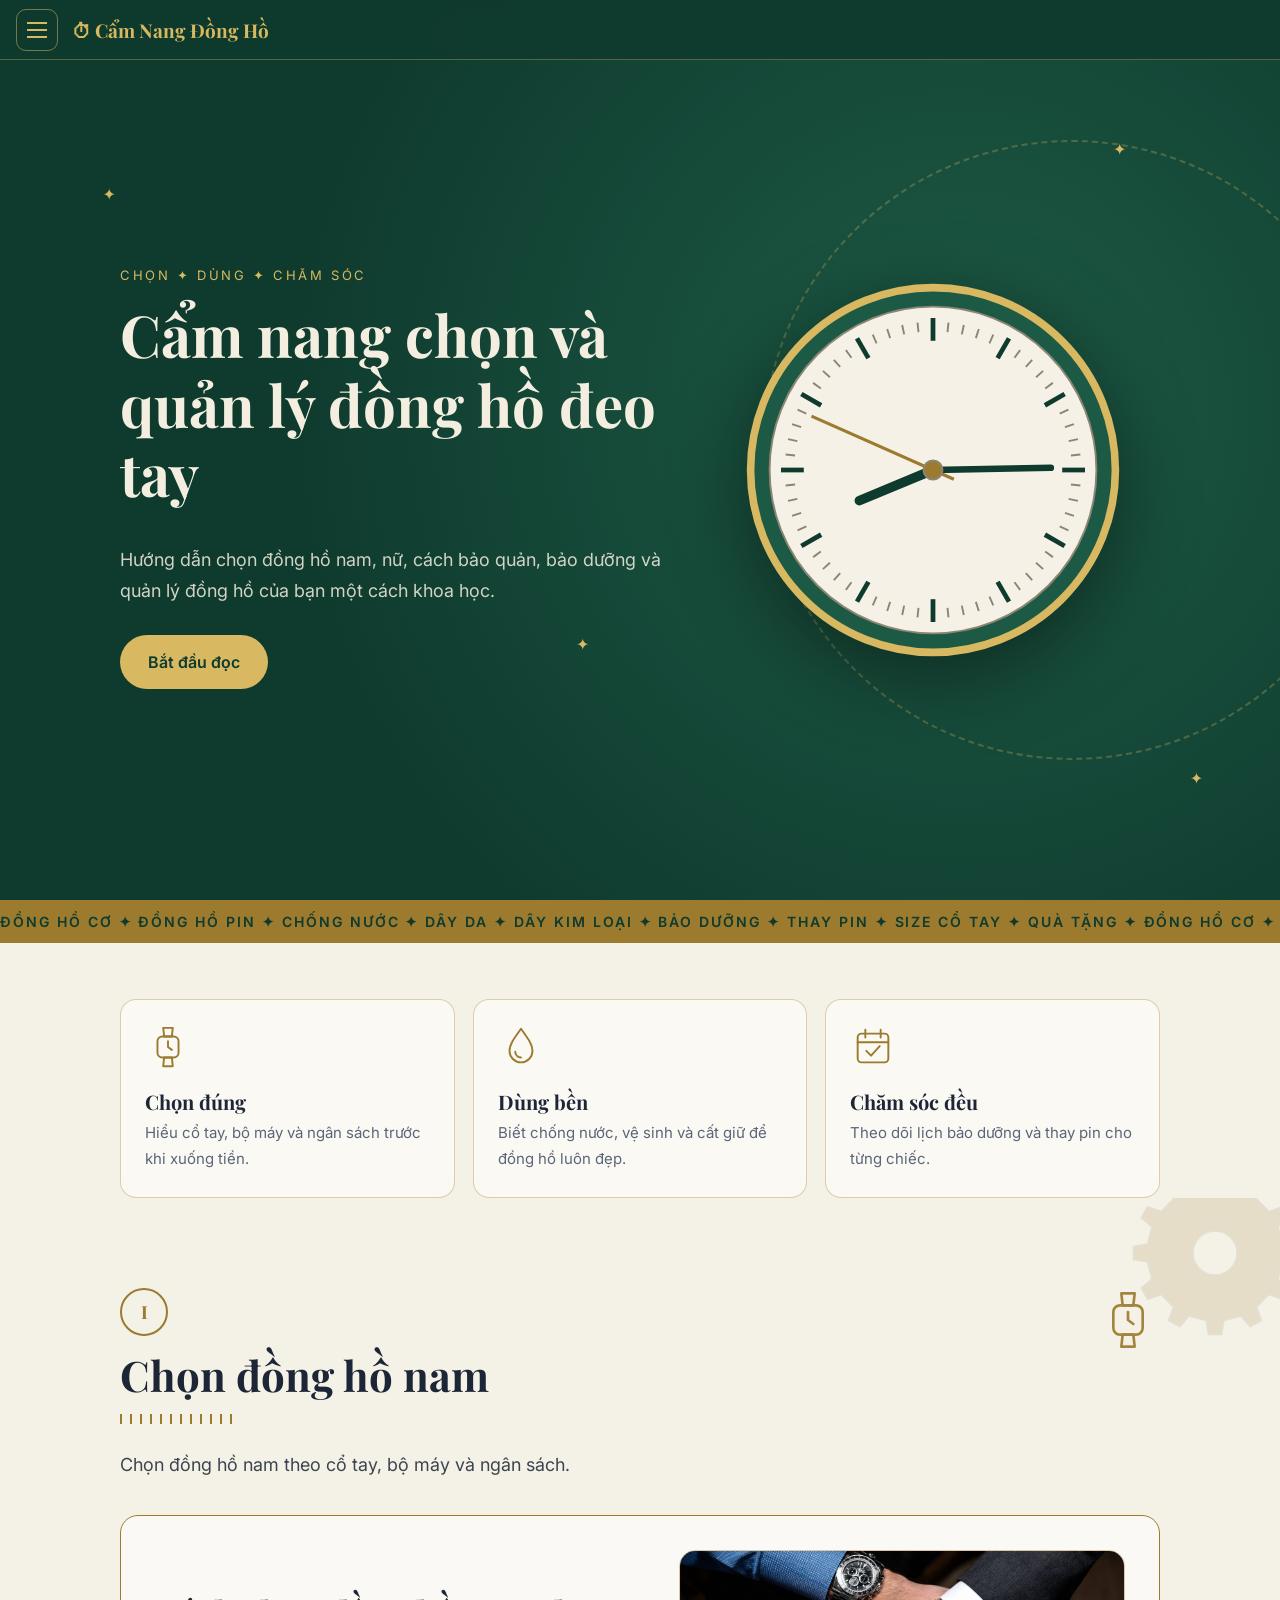
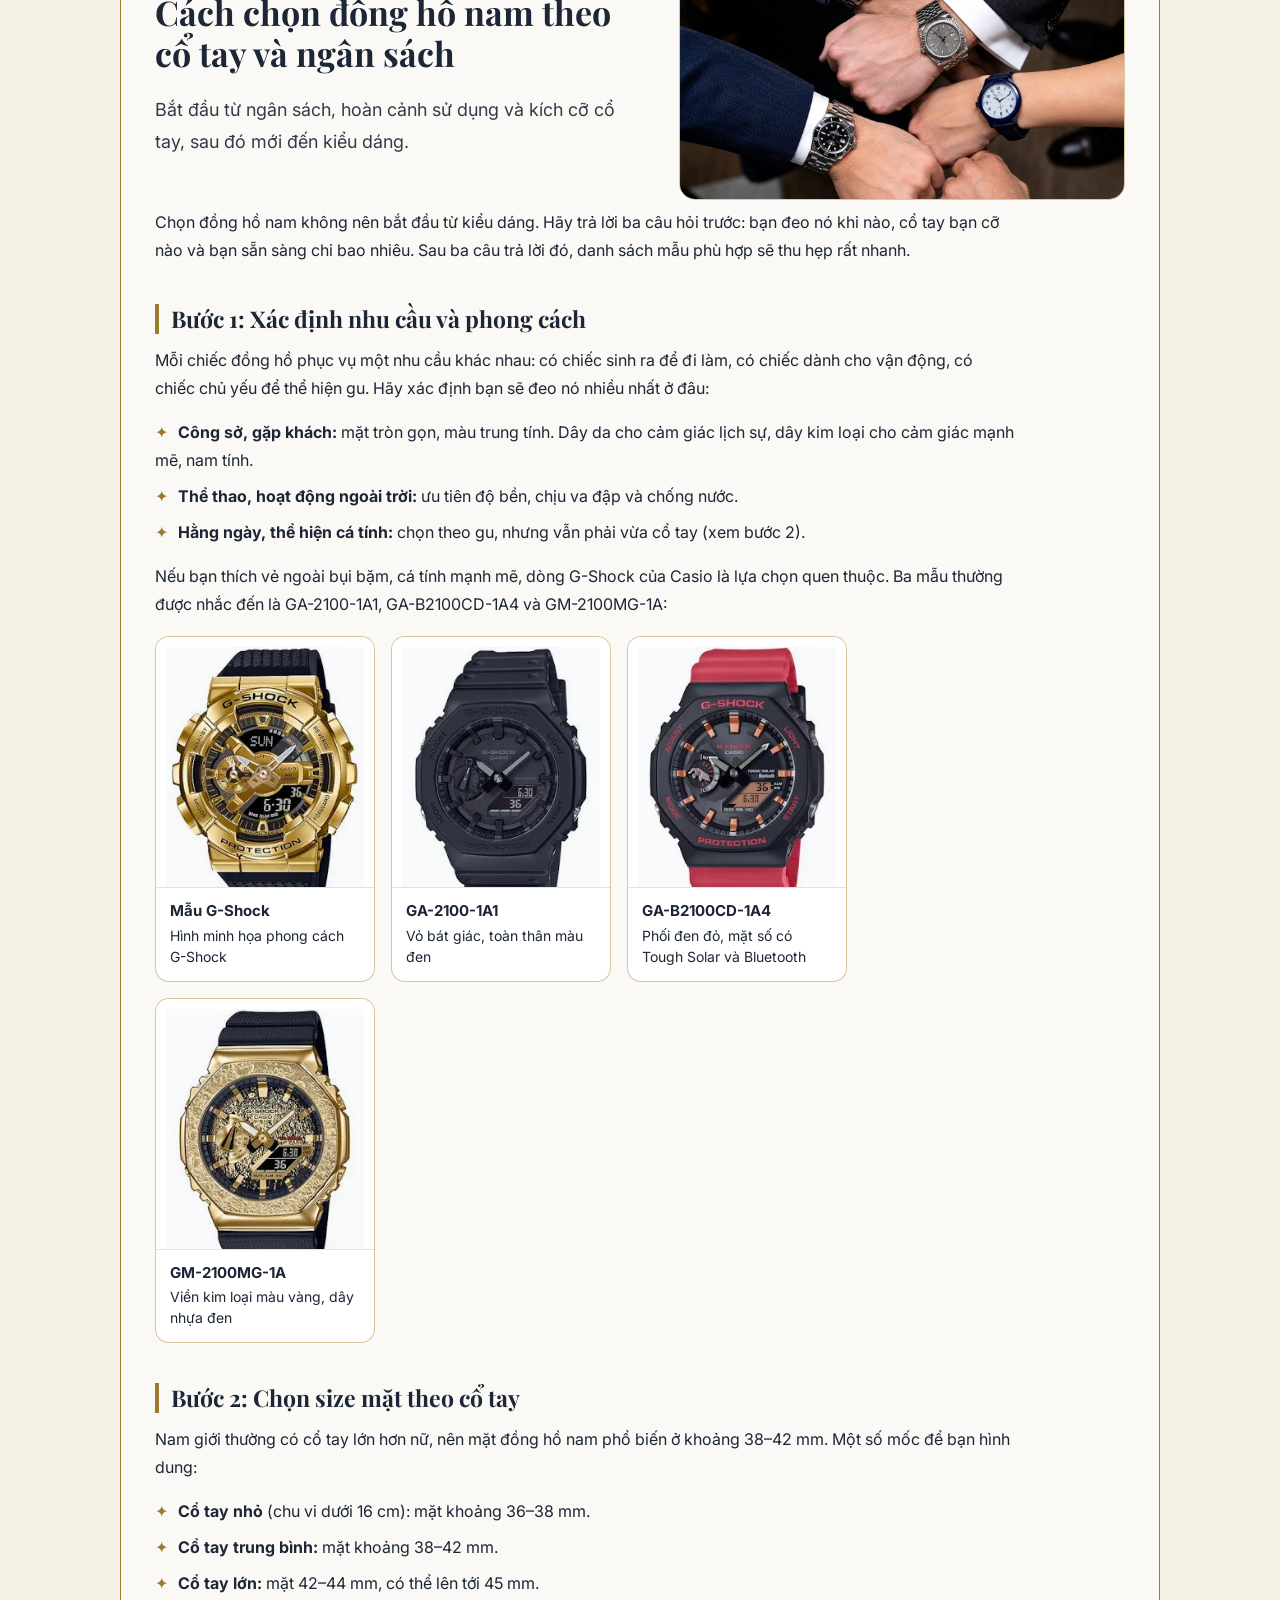
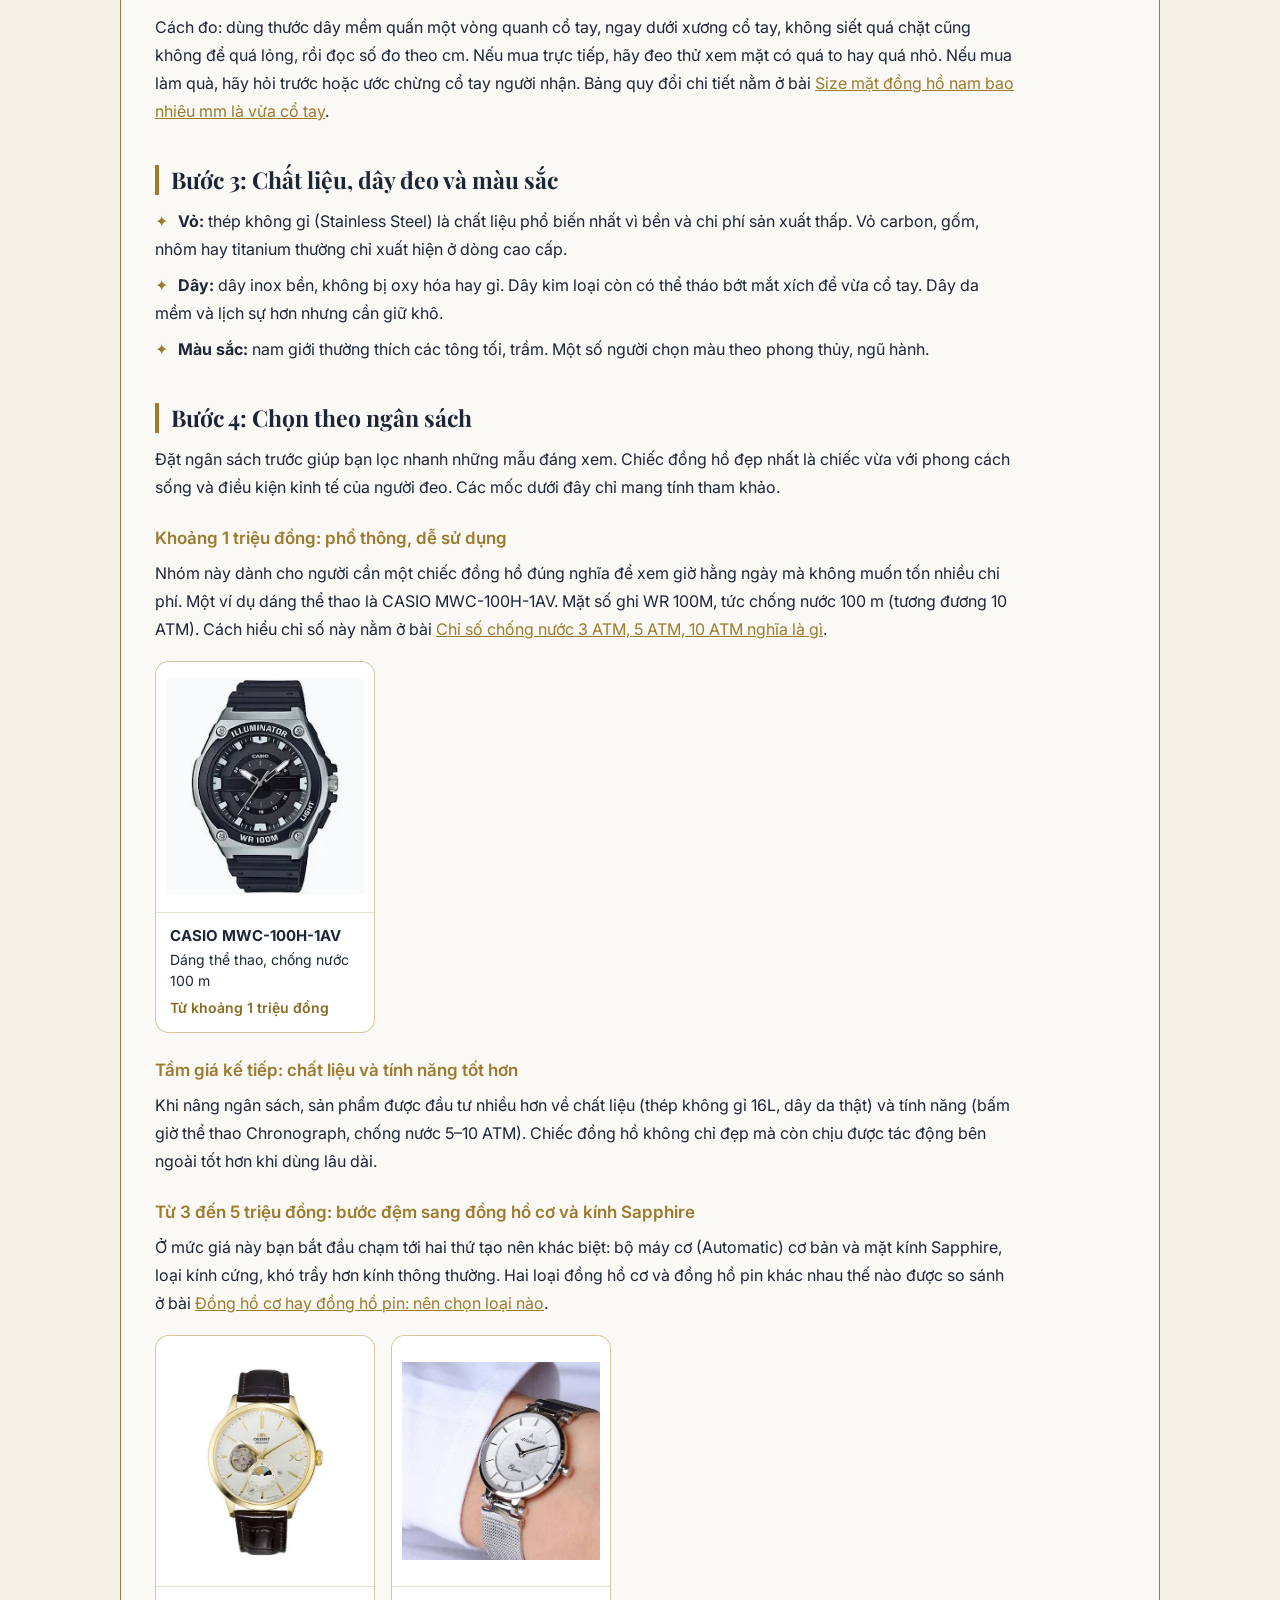
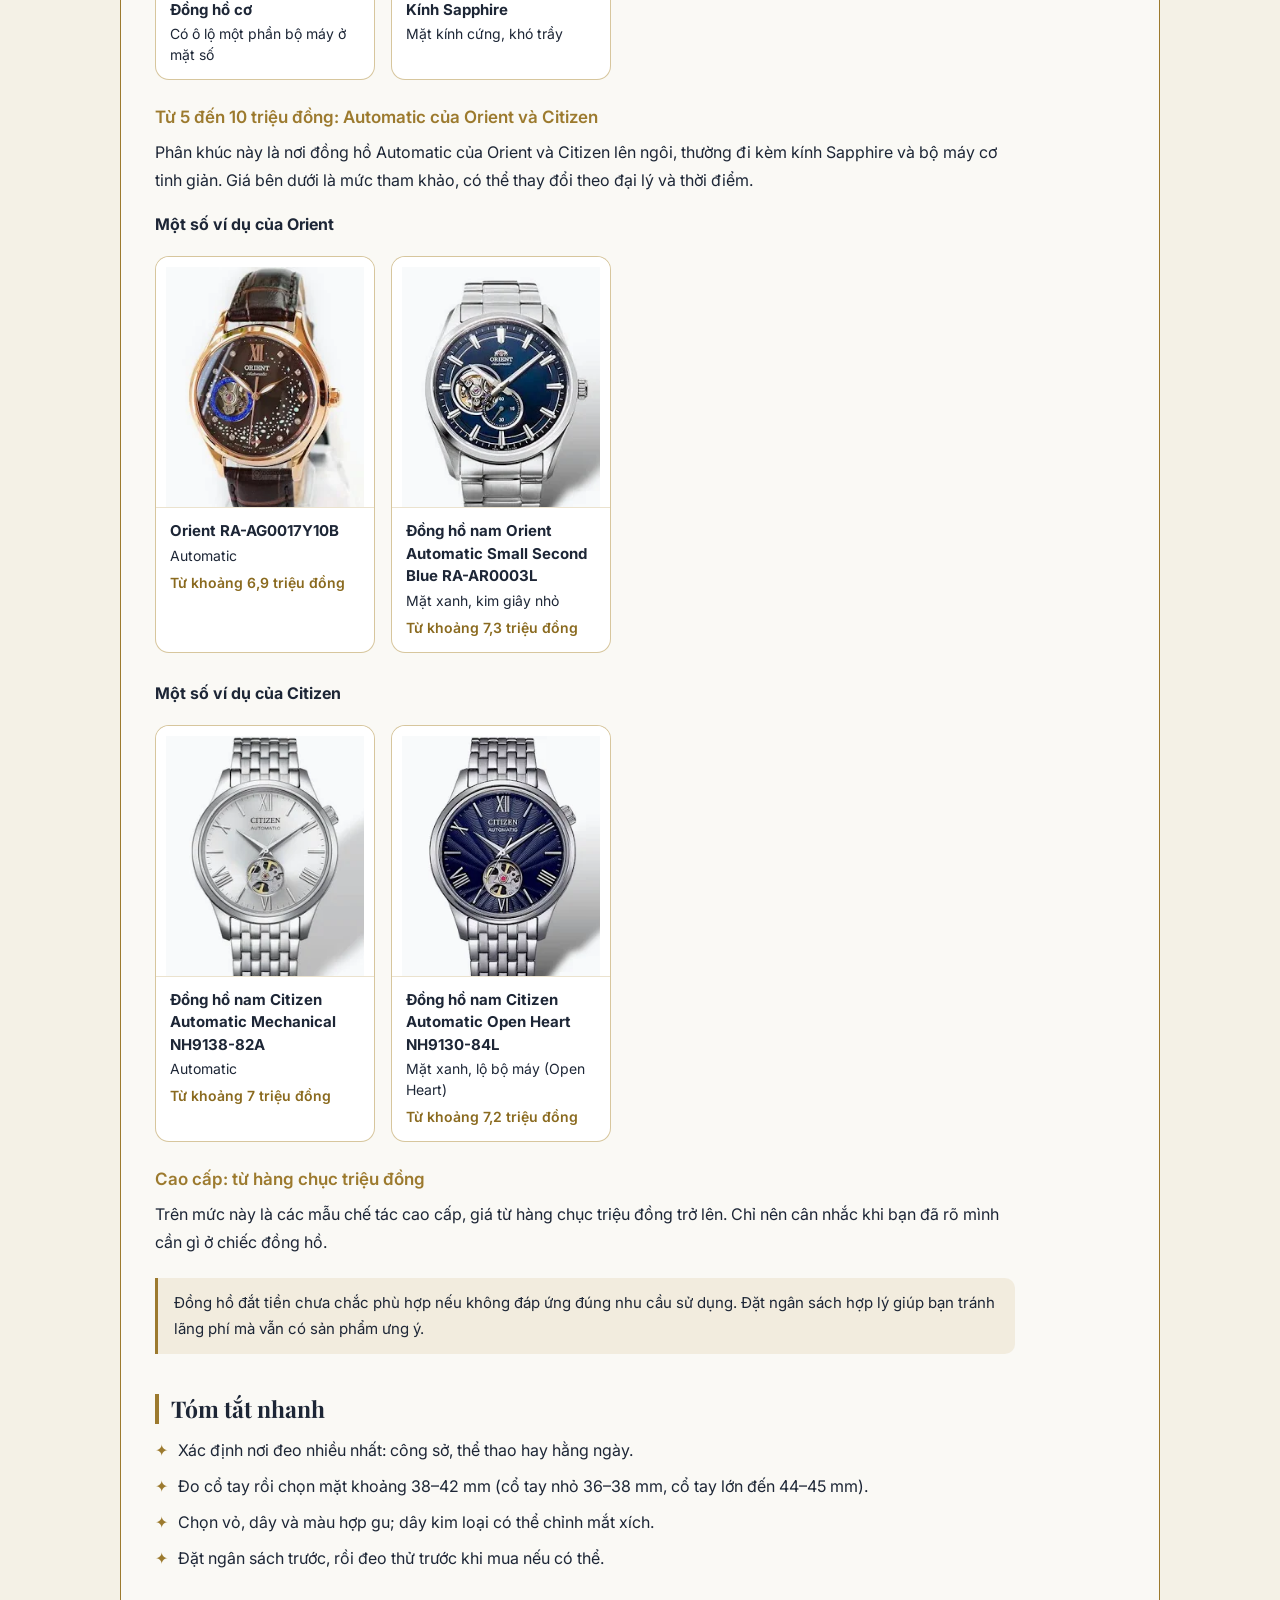
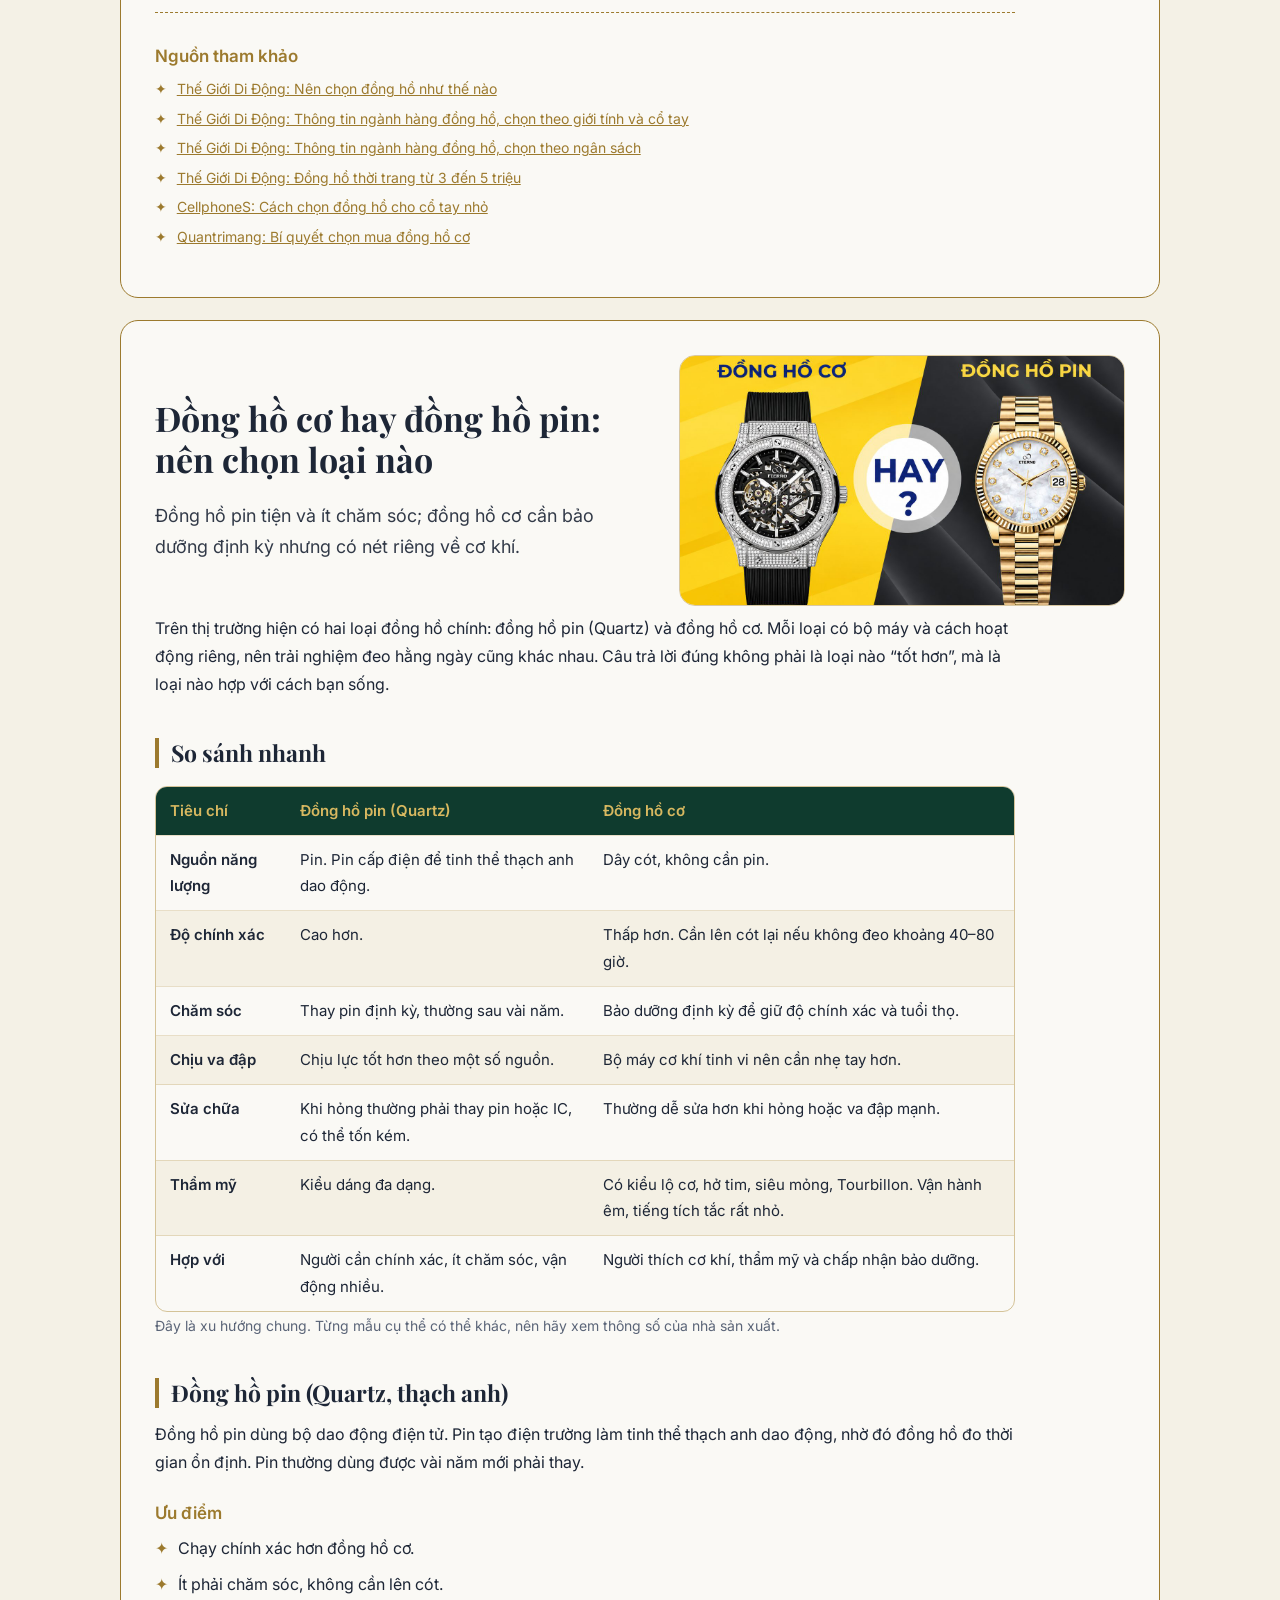
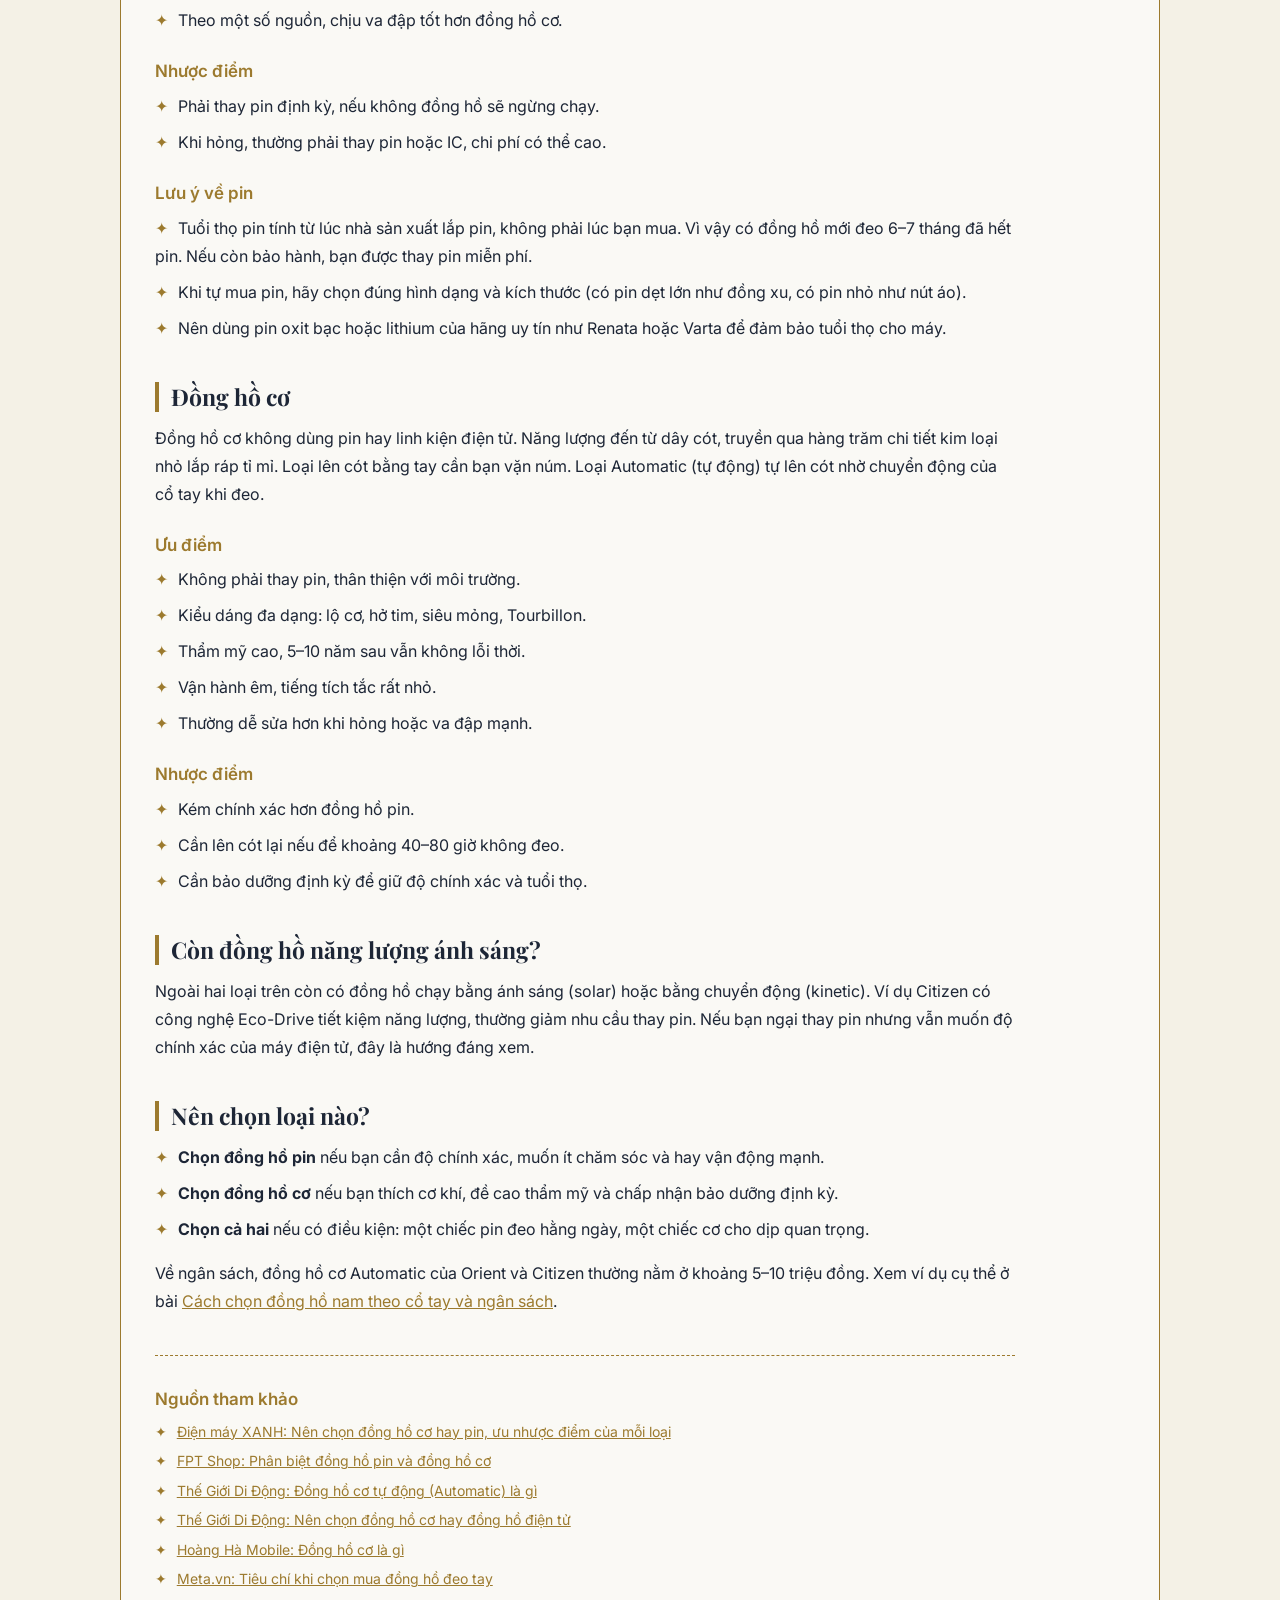
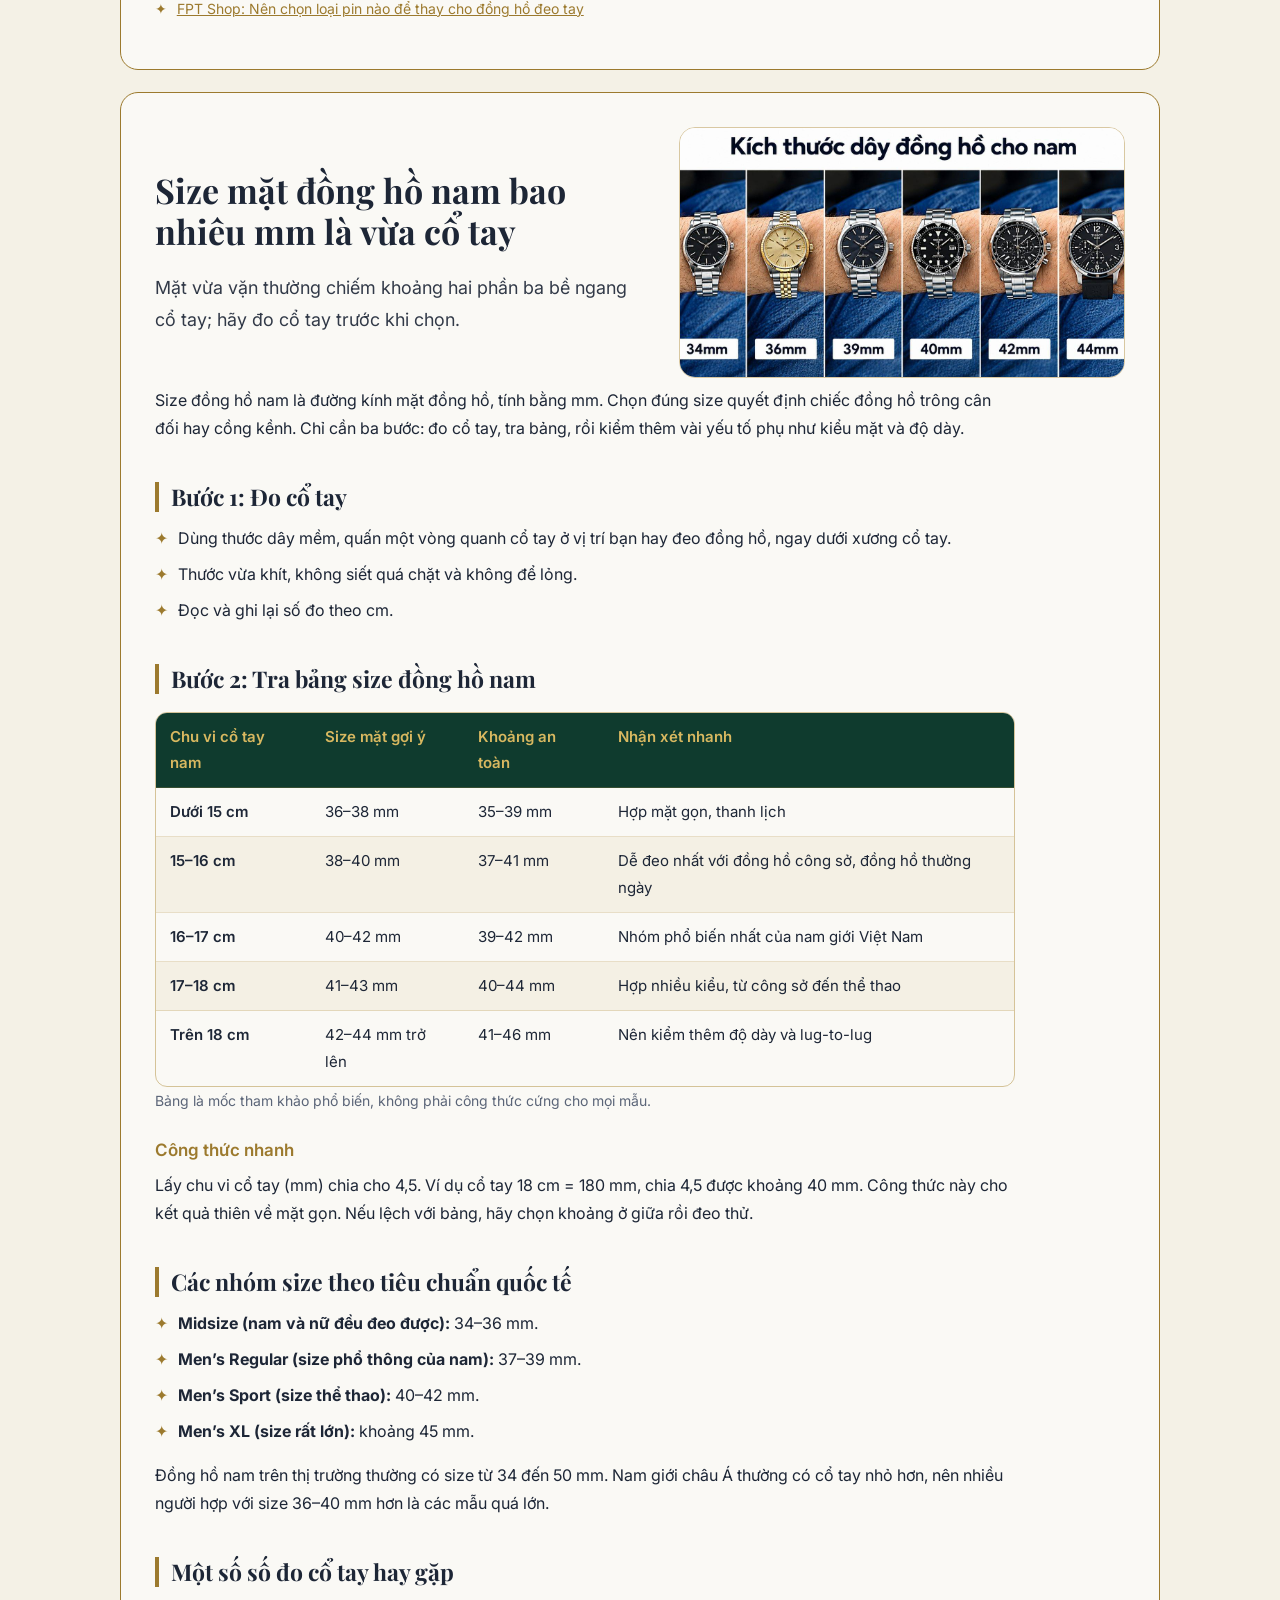
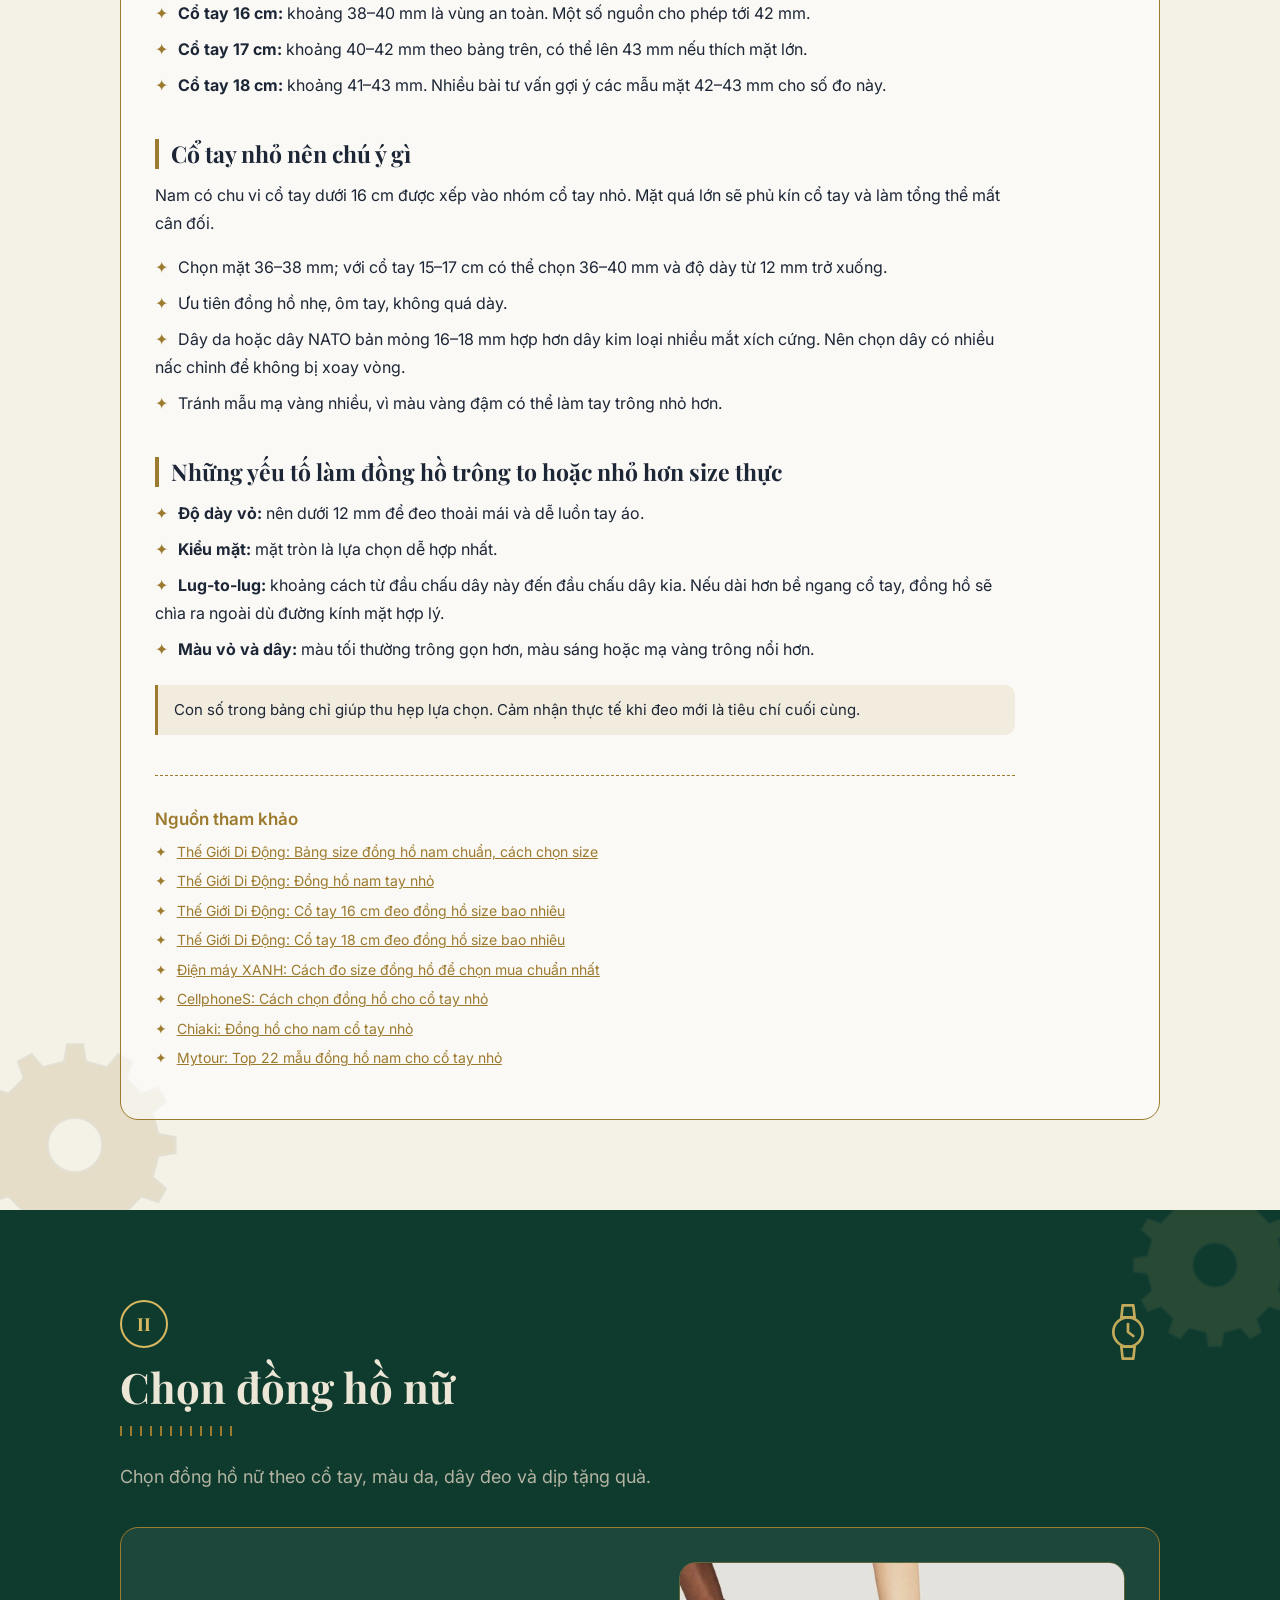
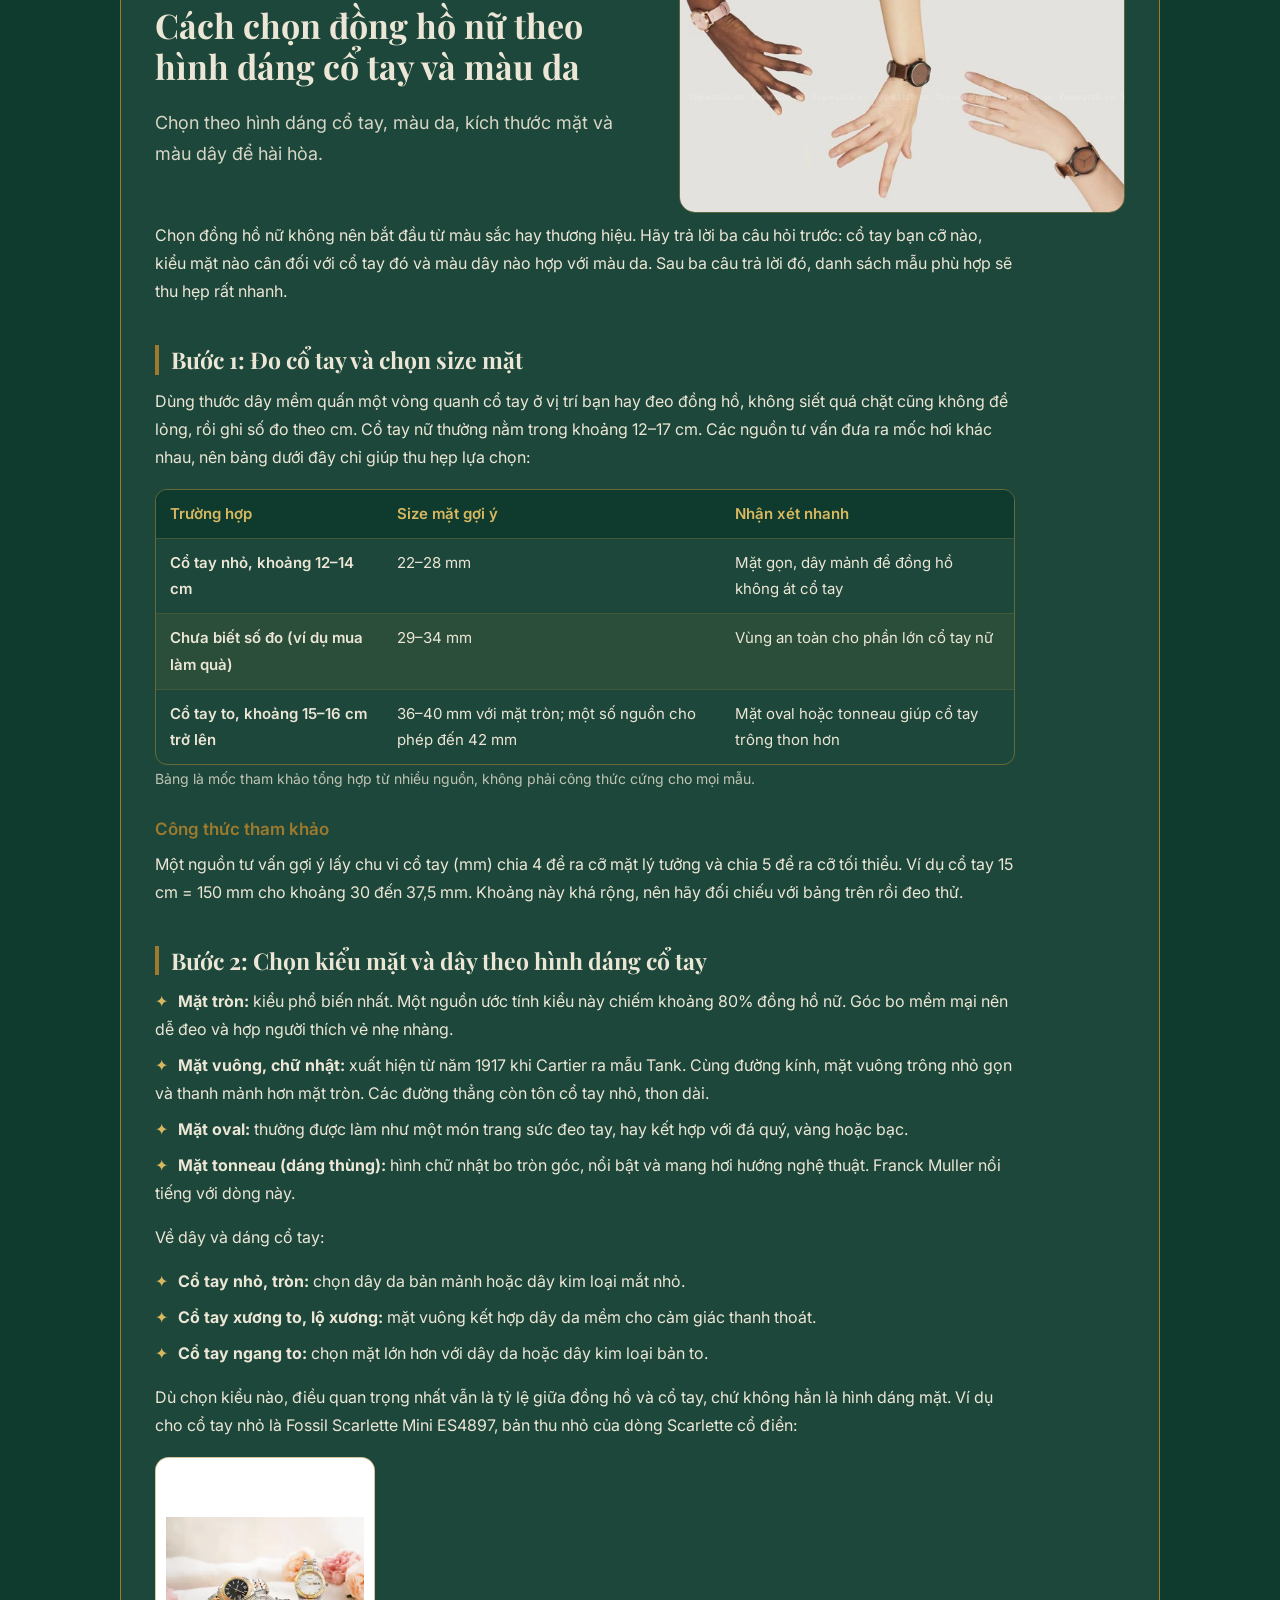
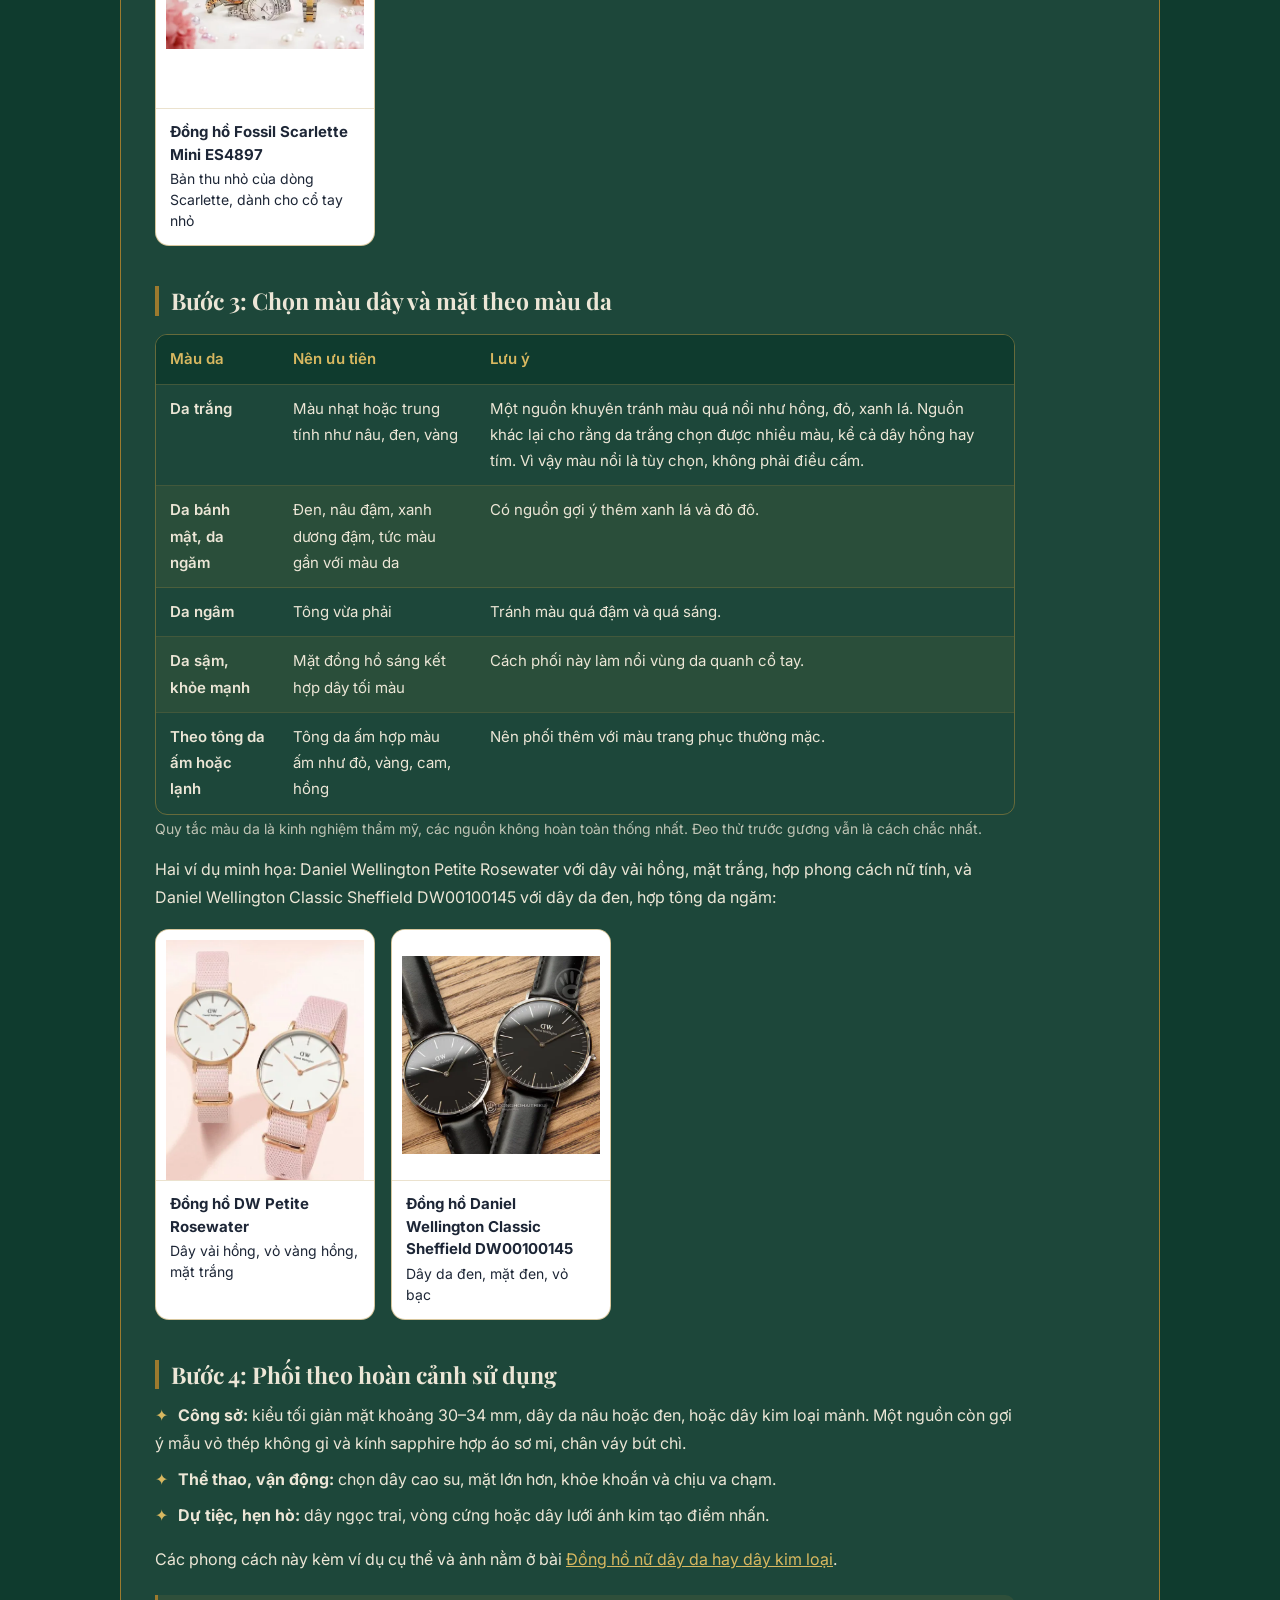
==== mau-1/index.html @ 6e0f3fe3 "Add files via upload" ====
<!doctype html><html lang="vi"><head><meta charset="utf-8"><meta name="viewport" content="width=device-width,initial-scale=1">
<title>Cẩm Nang Đồng Hồ - Chọn và quản lý đồng hồ đeo tay</title>
<meta name="description" content="Cẩm nang chọn và quản lý đồng hồ đeo tay: cách chọn đồng hồ nam, nữ, bảo quản, bảo dưỡng, chống nước và lịch chăm sóc.">
<link rel="canonical" href="https://nguyenquison.github.io/camnangquanlydongho/"><meta property="og:title" content="Cẩm Nang Đồng Hồ"><meta property="og:type" content="website"><meta property="og:url" content="https://nguyenquison.github.io/camnangquanlydongho/"><meta property="og:locale" content="vi_VN">
<link rel="icon" href="data:image/svg+xml,%3Csvg xmlns='http://www.w3.org/2000/svg' viewBox='0 0 100 100'%3E%3Ctext y='.9em' font-size='90'%3E%E2%8F%B1%3C/text%3E%3C/svg%3E">
<link rel="preconnect" href="https://fonts.googleapis.com"><link rel="preconnect" href="https://fonts.gstatic.com" crossorigin>
<link href="https://fonts.googleapis.com/css2?family=Inter:wght@400;500;600&family=Playfair+Display:wght@500;700&display=swap" rel="stylesheet">
<link rel="stylesheet" href="style.css"><script>document.documentElement.className="js"</script></head>
<body id="top" class="t1"><div id="pg"></div>
<header><button id="mb" aria-label="Mở menu" aria-expanded="false" aria-controls="nav"><i></i><i></i><i></i></button><a class="logo" href="#top"><span class="tk">⏱</span> Cẩm Nang Đồng Hồ</a></header>
<nav id="nav" aria-label="Danh sách nội dung"><a class="m-cat" href="#top">Trang chủ</a><a class="m-cat" href="#chon-dong-ho-nam">Chọn đồng hồ nam</a><a class="m-art" href="#cach-chon-dong-ho-nam">Cách chọn đồng hồ nam theo cổ tay và ngân sách</a><a class="m-art" href="#dong-ho-co-hay-dong-ho-pin">Đồng hồ cơ hay đồng hồ pin: nên chọn loại nào</a><a class="m-art" href="#size-dong-ho-nam-theo-co-tay">Size mặt đồng hồ nam bao nhiêu mm là vừa cổ tay</a><a class="m-cat" href="#chon-dong-ho-nu">Chọn đồng hồ nữ</a><a class="m-art" href="#cach-chon-dong-ho-nu">Cách chọn đồng hồ nữ theo hình dáng cổ tay và màu da</a><a class="m-art" href="#dong-ho-nu-day-da-hay-day-kim-loai">Đồng hồ nữ dây da hay dây kim loại</a><a class="m-art" href="#chon-dong-ho-lam-qua-tang">Chọn đồng hồ làm quà tặng: những điều cần lưu ý</a><a class="m-cat" href="#bao-quan-bao-duong">Bảo quản và bảo dưỡng</a><a class="m-art" href="#cach-bao-quan-dong-ho">Cách bảo quản đồng hồ đeo tay đúng cách tại nhà</a><a class="m-art" href="#cach-ve-sinh-day-dong-ho">Cách vệ sinh dây da và dây kim loại của đồng hồ</a><a class="m-cat" href="#quan-ly-dong-ho">Quản lý đồng hồ</a><a class="m-art" href="#chi-so-chong-nuoc-atm">Chỉ số chống nước 3 ATM, 5 ATM, 10 ATM nghĩa là gì</a><a class="m-art" href="#bao-lau-nen-bao-duong-dong-ho">Bao lâu nên bảo dưỡng đồng hồ một lần</a><a class="m-cat" href="#ve-du-an">Về dự án</a><a class="m-cat" href="#lien-he">Liên hệ</a></nav><div id="veil"></div>
<section class="hero"><span class="orbit"></span><span class="tw t1">✦</span><span class="tw t2">✦</span><span class="tw t3">✦</span><span class="tw t4">✦</span><div class="wrap hg"><div class="ht"><p class="eyebrow">Chọn ✦ Dùng ✦ Chăm sóc</p><h1>Cẩm nang chọn và quản lý đồng hồ đeo tay</h1><p class="lead">Hướng dẫn chọn đồng hồ nam, nữ, cách bảo quản, bảo dưỡng và quản lý đồng hồ của bạn một cách khoa học.</p><a class="btn" href="#chon-dong-ho-nam">Bắt đầu đọc</a></div><div class="hw"><svg class="watch" viewBox="0 0 200 200" role="img" aria-label="Đồng hồ đang chạy"><circle cx="100" cy="100" r="96" class="case"/><circle cx="100" cy="100" r="86" class="dial"/><line x1="100" y1="20" x2="100" y2="32" transform="rotate(0 100 100)" class="t5"/><line x1="100" y1="22" x2="100" y2="27" transform="rotate(6 100 100)" class="t1"/><line x1="100" y1="22" x2="100" y2="27" transform="rotate(12 100 100)" class="t1"/><line x1="100" y1="22" x2="100" y2="27" transform="rotate(18 100 100)" class="t1"/><line x1="100" y1="22" x2="100" y2="27" transform="rotate(24 100 100)" class="t1"/><line x1="100" y1="20" x2="100" y2="32" transform="rotate(30 100 100)" class="t5"/><line x1="100" y1="22" x2="100" y2="27" transform="rotate(36 100 100)" class="t1"/><line x1="100" y1="22" x2="100" y2="27" transform="rotate(42 100 100)" class="t1"/><line x1="100" y1="22" x2="100" y2="27" transform="rotate(48 100 100)" class="t1"/><line x1="100" y1="22" x2="100" y2="27" transform="rotate(54 100 100)" class="t1"/><line x1="100" y1="20" x2="100" y2="32" transform="rotate(60 100 100)" class="t5"/><line x1="100" y1="22" x2="100" y2="27" transform="rotate(66 100 100)" class="t1"/><line x1="100" y1="22" x2="100" y2="27" transform="rotate(72 100 100)" class="t1"/><line x1="100" y1="22" x2="100" y2="27" transform="rotate(78 100 100)" class="t1"/><line x1="100" y1="22" x2="100" y2="27" transform="rotate(84 100 100)" class="t1"/><line x1="100" y1="20" x2="100" y2="32" transform="rotate(90 100 100)" class="t5"/><line x1="100" y1="22" x2="100" y2="27" transform="rotate(96 100 100)" class="t1"/><line x1="100" y1="22" x2="100" y2="27" transform="rotate(102 100 100)" class="t1"/><line x1="100" y1="22" x2="100" y2="27" transform="rotate(108 100 100)" class="t1"/><line x1="100" y1="22" x2="100" y2="27" transform="rotate(114 100 100)" class="t1"/><line x1="100" y1="20" x2="100" y2="32" transform="rotate(120 100 100)" class="t5"/><line x1="100" y1="22" x2="100" y2="27" transform="rotate(126 100 100)" class="t1"/><line x1="100" y1="22" x2="100" y2="27" transform="rotate(132 100 100)" class="t1"/><line x1="100" y1="22" x2="100" y2="27" transform="rotate(138 100 100)" class="t1"/><line x1="100" y1="22" x2="100" y2="27" transform="rotate(144 100 100)" class="t1"/><line x1="100" y1="20" x2="100" y2="32" transform="rotate(150 100 100)" class="t5"/><line x1="100" y1="22" x2="100" y2="27" transform="rotate(156 100 100)" class="t1"/><line x1="100" y1="22" x2="100" y2="27" transform="rotate(162 100 100)" class="t1"/><line x1="100" y1="22" x2="100" y2="27" transform="rotate(168 100 100)" class="t1"/><line x1="100" y1="22" x2="100" y2="27" transform="rotate(174 100 100)" class="t1"/><line x1="100" y1="20" x2="100" y2="32" transform="rotate(180 100 100)" class="t5"/><line x1="100" y1="22" x2="100" y2="27" transform="rotate(186 100 100)" class="t1"/><line x1="100" y1="22" x2="100" y2="27" transform="rotate(192 100 100)" class="t1"/><line x1="100" y1="22" x2="100" y2="27" transform="rotate(198 100 100)" class="t1"/><line x1="100" y1="22" x2="100" y2="27" transform="rotate(204 100 100)" class="t1"/><line x1="100" y1="20" x2="100" y2="32" transform="rotate(210 100 100)" class="t5"/><line x1="100" y1="22" x2="100" y2="27" transform="rotate(216 100 100)" class="t1"/><line x1="100" y1="22" x2="100" y2="27" transform="rotate(222 100 100)" class="t1"/><line x1="100" y1="22" x2="100" y2="27" transform="rotate(228 100 100)" class="t1"/><line x1="100" y1="22" x2="100" y2="27" transform="rotate(234 100 100)" class="t1"/><line x1="100" y1="20" x2="100" y2="32" transform="rotate(240 100 100)" class="t5"/><line x1="100" y1="22" x2="100" y2="27" transform="rotate(246 100 100)" class="t1"/><line x1="100" y1="22" x2="100" y2="27" transform="rotate(252 100 100)" class="t1"/><line x1="100" y1="22" x2="100" y2="27" transform="rotate(258 100 100)" class="t1"/><line x1="100" y1="22" x2="100" y2="27" transform="rotate(264 100 100)" class="t1"/><line x1="100" y1="20" x2="100" y2="32" transform="rotate(270 100 100)" class="t5"/><line x1="100" y1="22" x2="100" y2="27" transform="rotate(276 100 100)" class="t1"/><line x1="100" y1="22" x2="100" y2="27" transform="rotate(282 100 100)" class="t1"/><line x1="100" y1="22" x2="100" y2="27" transform="rotate(288 100 100)" class="t1"/><line x1="100" y1="22" x2="100" y2="27" transform="rotate(294 100 100)" class="t1"/><line x1="100" y1="20" x2="100" y2="32" transform="rotate(300 100 100)" class="t5"/><line x1="100" y1="22" x2="100" y2="27" transform="rotate(306 100 100)" class="t1"/><line x1="100" y1="22" x2="100" y2="27" transform="rotate(312 100 100)" class="t1"/><line x1="100" y1="22" x2="100" y2="27" transform="rotate(318 100 100)" class="t1"/><line x1="100" y1="22" x2="100" y2="27" transform="rotate(324 100 100)" class="t1"/><line x1="100" y1="20" x2="100" y2="32" transform="rotate(330 100 100)" class="t5"/><line x1="100" y1="22" x2="100" y2="27" transform="rotate(336 100 100)" class="t1"/><line x1="100" y1="22" x2="100" y2="27" transform="rotate(342 100 100)" class="t1"/><line x1="100" y1="22" x2="100" y2="27" transform="rotate(348 100 100)" class="t1"/><line x1="100" y1="22" x2="100" y2="27" transform="rotate(354 100 100)" class="t1"/><line id="hh" x1="100" y1="100" x2="100" y2="58" class="hh"/><line id="mh" x1="100" y1="100" x2="100" y2="38" class="mh"/><line id="sh" x1="100" y1="112" x2="100" y2="30" class="sh2"/><circle cx="100" cy="100" r="5" class="pin"/></svg></div></div></section><div class="mq" aria-hidden="true"><div>Đồng hồ cơ ✦ Đồng hồ pin ✦ Chống nước ✦ Dây da ✦ Dây kim loại ✦ Bảo dưỡng ✦ Thay pin ✦ Size cổ tay ✦ Quà tặng ✦ Đồng hồ cơ ✦ Đồng hồ pin ✦ Chống nước ✦ Dây da ✦ Dây kim loại ✦ Bảo dưỡng ✦ Thay pin ✦ Size cổ tay ✦ Quà tặng ✦ Đồng hồ cơ ✦ Đồng hồ pin ✦ Chống nước ✦ Dây da ✦ Dây kim loại ✦ Bảo dưỡng ✦ Thay pin ✦ Size cổ tay ✦ Quà tặng ✦ Đồng hồ cơ ✦ Đồng hồ pin ✦ Chống nước ✦ Dây da ✦ Dây kim loại ✦ Bảo dưỡng ✦ Thay pin ✦ Size cổ tay ✦ Quà tặng ✦ </div></div><section class="light fw"><div class="feat"><div class="reveal"><svg class="ic" viewBox="0 0 48 48" fill="none" stroke="currentColor" stroke-width="2" stroke-linecap="round" stroke-linejoin="round" aria-hidden="true"><rect x="13" y="13" width="22" height="22" rx="5"/><path d="M24 18v6l4 3M19 4h10l-1 9H20zM20 35h8l1 9H19z"/></svg><h3>Chọn đúng</h3><p>Hiểu cổ tay, bộ máy và ngân sách trước khi xuống tiền.</p></div><div class="reveal"><svg class="ic" viewBox="0 0 48 48" fill="none" stroke="currentColor" stroke-width="2" stroke-linecap="round" stroke-linejoin="round" aria-hidden="true"><path d="M24 5C17 15 12 21 12 28a12 12 0 0024 0c0-7-5-13-12-23z"/><path d="M18 29a6 6 0 006 6"/></svg><h3>Dùng bền</h3><p>Biết chống nước, vệ sinh và cất giữ để đồng hồ luôn đẹp.</p></div><div class="reveal"><svg class="ic" viewBox="0 0 48 48" fill="none" stroke="currentColor" stroke-width="2" stroke-linecap="round" stroke-linejoin="round" aria-hidden="true"><rect x="8" y="10" width="32" height="30" rx="4"/><path d="M8 19h32M16 6v8M32 6v8M17 28l5 5 9-10"/></svg><h3>Chăm sóc đều</h3><p>Theo dõi lịch bảo dưỡng và thay pin cho từng chiếc.</p></div></div></section>
<section id="chon-dong-ho-nam" class="sec light"><span class="gear g1"><svg viewBox="0 0 100 100" aria-hidden="true"><path fill-rule="evenodd" fill="currentColor" d="M89.7 44.8L97.9 46.2L97.9 53.8L89.7 55.2L87.0 65.3L93.3 70.7L89.6 77.2L81.7 74.4L74.4 81.7L77.2 89.6L70.7 93.3L65.3 87.0L55.2 89.7L53.8 97.9L46.2 97.9L44.8 89.7L34.7 87.0L29.3 93.3L22.8 89.6L25.6 81.7L18.3 74.4L10.4 77.2L6.7 70.7L13.0 65.3L10.3 55.2L2.1 53.8L2.1 46.2L10.3 44.8L13.0 34.7L6.7 29.3L10.4 22.8L18.3 25.6L25.6 18.3L22.8 10.4L29.3 6.7L34.7 13.0L44.8 10.3L46.2 2.1L53.8 2.1L55.2 10.3L65.3 13.0L70.7 6.7L77.2 10.4L74.4 18.3L81.7 25.6L89.6 22.8L93.3 29.3L87.0 34.7ZM37 50a13 13 0 1 0 26 0a13 13 0 1 0 -26 0Z"/></svg></span><span class="gear g2 r"><svg viewBox="0 0 100 100" aria-hidden="true"><path fill-rule="evenodd" fill="currentColor" d="M89.7 44.8L97.9 46.2L97.9 53.8L89.7 55.2L87.0 65.3L93.3 70.7L89.6 77.2L81.7 74.4L74.4 81.7L77.2 89.6L70.7 93.3L65.3 87.0L55.2 89.7L53.8 97.9L46.2 97.9L44.8 89.7L34.7 87.0L29.3 93.3L22.8 89.6L25.6 81.7L18.3 74.4L10.4 77.2L6.7 70.7L13.0 65.3L10.3 55.2L2.1 53.8L2.1 46.2L10.3 44.8L13.0 34.7L6.7 29.3L10.4 22.8L18.3 25.6L25.6 18.3L22.8 10.4L29.3 6.7L34.7 13.0L44.8 10.3L46.2 2.1L53.8 2.1L55.2 10.3L65.3 13.0L70.7 6.7L77.2 10.4L74.4 18.3L81.7 25.6L89.6 22.8L93.3 29.3L87.0 34.7ZM37 50a13 13 0 1 0 26 0a13 13 0 1 0 -26 0Z"/></svg></span><div class="wrap"><div class="sh reveal"><span class="num">I</span><span class="ico"><svg class="ic" viewBox="0 0 48 48" fill="none" stroke="currentColor" stroke-width="2" stroke-linecap="round" stroke-linejoin="round" aria-hidden="true"><rect x="13" y="13" width="22" height="22" rx="5"/><path d="M24 18v6l4 3M19 4h10l-1 9H20zM20 35h8l1 9H19z"/></svg></span><h2>Chọn đồng hồ nam</h2><p class="lead">Chọn đồng hồ nam theo cổ tay, bộ máy và ngân sách.</p></div><div class="arts"><article id="cach-chon-dong-ho-nam" class="art full"><div class="head reveal"><div class="txt"><h3>Cách chọn đồng hồ nam theo cổ tay và ngân sách</h3><p class="sum">Bắt đầu từ ngân sách, hoàn cảnh sử dụng và kích cỡ cổ tay, sau đó mới đến kiểu dáng.</p></div><figure class="fig"><img src="anh/cach-chon-dong-ho-nam.jpg" alt="Cách chọn đồng hồ nam theo cổ tay và ngân sách" loading="lazy" width="1280" height="720"></figure></div><div class="body"><p>Chọn đồng hồ nam không nên bắt đầu từ kiểu dáng. Hãy trả lời ba câu hỏi trước: bạn đeo nó khi nào, cổ tay bạn cỡ nào và bạn sẵn sàng chi bao nhiêu. Sau ba câu trả lời đó, danh sách mẫu phù hợp sẽ thu hẹp rất nhanh.</p><h4>Bước 1: Xác định nhu cầu và phong cách</h4><p>Mỗi chiếc đồng hồ phục vụ một nhu cầu khác nhau: có chiếc sinh ra để đi làm, có chiếc dành cho vận động, có chiếc chủ yếu để thể hiện gu. Hãy xác định bạn sẽ đeo nó nhiều nhất ở đâu:</p><ul><li><b>Công sở, gặp khách:</b> mặt tròn gọn, màu trung tính. Dây da cho cảm giác lịch sự, dây kim loại cho cảm giác mạnh mẽ, nam tính.</li><li><b>Thể thao, hoạt động ngoài trời:</b> ưu tiên độ bền, chịu va đập và chống nước.</li><li><b>Hằng ngày, thể hiện cá tính:</b> chọn theo gu, nhưng vẫn phải vừa cổ tay (xem bước 2).</li></ul><p>Nếu bạn thích vẻ ngoài bụi bặm, cá tính mạnh mẽ, dòng G-Shock của Casio là lựa chọn quen thuộc. Ba mẫu thường được nhắc đến là GA-2100-1A1, GA-B2100CD-1A4 và GM-2100MG-1A:</p><div class="gal"><figure class="pf"><div class="pi"><img src="anh/g-shock-mau.webp" alt="Đồng hồ Casio G-Shock mặt vàng, dây nhựa đen" loading="lazy"></div><figcaption><b>Mẫu G-Shock</b>Hình minh họa phong cách G-Shock</figcaption></figure><figure class="pf"><div class="pi"><img src="anh/ga-2100-1a1.webp" alt="Đồng hồ Casio G-Shock GA-2100-1A1 màu đen" loading="lazy"></div><figcaption><b>GA-2100-1A1</b>Vỏ bát giác, toàn thân màu đen</figcaption></figure><figure class="pf"><div class="pi"><img src="anh/ga-b2100cd-1a4.webp" alt="Đồng hồ Casio G-Shock GA-B2100CD-1A4 phối đen đỏ" loading="lazy"></div><figcaption><b>GA-B2100CD-1A4</b>Phối đen đỏ, mặt số có Tough Solar và Bluetooth</figcaption></figure><figure class="pf"><div class="pi"><img src="anh/gm-2100mg-1a.webp" alt="Đồng hồ Casio G-Shock GM-2100MG-1A viền kim loại vàng" loading="lazy"></div><figcaption><b>GM-2100MG-1A</b>Viền kim loại màu vàng, dây nhựa đen</figcaption></figure></div><h4>Bước 2: Chọn size mặt theo cổ tay</h4><p>Nam giới thường có cổ tay lớn hơn nữ, nên mặt đồng hồ nam phổ biến ở khoảng 38–42 mm. Một số mốc để bạn hình dung:</p><ul><li><b>Cổ tay nhỏ</b> (chu vi dưới 16 cm): mặt khoảng 36–38 mm.</li><li><b>Cổ tay trung bình:</b> mặt khoảng 38–42 mm.</li><li><b>Cổ tay lớn:</b> mặt 42–44 mm, có thể lên tới 45 mm.</li></ul><p>Cách đo: dùng thước dây mềm quấn một vòng quanh cổ tay, ngay dưới xương cổ tay, không siết quá chặt cũng không để quá lỏng, rồi đọc số đo theo cm. Nếu mua trực tiếp, hãy đeo thử xem mặt có quá to hay quá nhỏ. Nếu mua làm quà, hãy hỏi trước hoặc ước chừng cổ tay người nhận. Bảng quy đổi chi tiết nằm ở bài <a href="#size-dong-ho-nam-theo-co-tay">Size mặt đồng hồ nam bao nhiêu mm là vừa cổ tay</a>.</p><h4>Bước 3: Chất liệu, dây đeo và màu sắc</h4><ul><li><b>Vỏ:</b> thép không gỉ (Stainless Steel) là chất liệu phổ biến nhất vì bền và chi phí sản xuất thấp. Vỏ carbon, gốm, nhôm hay titanium thường chỉ xuất hiện ở dòng cao cấp.</li><li><b>Dây:</b> dây inox bền, không bị oxy hóa hay gỉ. Dây kim loại còn có thể tháo bớt mắt xích để vừa cổ tay. Dây da mềm và lịch sự hơn nhưng cần giữ khô.</li><li><b>Màu sắc:</b> nam giới thường thích các tông tối, trầm. Một số người chọn màu theo phong thủy, ngũ hành.</li></ul><h4>Bước 4: Chọn theo ngân sách</h4><p>Đặt ngân sách trước giúp bạn lọc nhanh những mẫu đáng xem. Chiếc đồng hồ đẹp nhất là chiếc vừa với phong cách sống và điều kiện kinh tế của người đeo. Các mốc dưới đây chỉ mang tính tham khảo.</p><h5>Khoảng 1 triệu đồng: phổ thông, dễ sử dụng</h5><p>Nhóm này dành cho người cần một chiếc đồng hồ đúng nghĩa để xem giờ hằng ngày mà không muốn tốn nhiều chi phí. Một ví dụ dáng thể thao là CASIO MWC-100H-1AV. Mặt số ghi WR 100M, tức chống nước 100 m (tương đương 10 ATM). Cách hiểu chỉ số này nằm ở bài <a href="#chi-so-chong-nuoc-atm">Chỉ số chống nước 3 ATM, 5 ATM, 10 ATM nghĩa là gì</a>.</p><div class="gal"><figure class="pf"><div class="pi"><img src="anh/casio-mwc-100h-1av.webp" alt="Đồng hồ Casio MWC-100H-1AV dáng thể thao, dây nhựa đen" loading="lazy"></div><figcaption><b>CASIO MWC-100H-1AV</b>Dáng thể thao, chống nước 100 m<span class="pr">Từ khoảng 1 triệu đồng</span></figcaption></figure></div><h5>Tầm giá kế tiếp: chất liệu và tính năng tốt hơn</h5><p>Khi nâng ngân sách, sản phẩm được đầu tư nhiều hơn về chất liệu (thép không gỉ 16L, dây da thật) và tính năng (bấm giờ thể thao Chronograph, chống nước 5–10 ATM). Chiếc đồng hồ không chỉ đẹp mà còn chịu được tác động bên ngoài tốt hơn khi dùng lâu dài.</p><h5>Từ 3 đến 5 triệu đồng: bước đệm sang đồng hồ cơ và kính Sapphire</h5><p>Ở mức giá này bạn bắt đầu chạm tới hai thứ tạo nên khác biệt: bộ máy cơ (Automatic) cơ bản và mặt kính Sapphire, loại kính cứng, khó trầy hơn kính thông thường. Hai loại đồng hồ cơ và đồng hồ pin khác nhau thế nào được so sánh ở bài <a href="#dong-ho-co-hay-dong-ho-pin">Đồng hồ cơ hay đồng hồ pin: nên chọn loại nào</a>.</p><div class="gal"><figure class="pf"><div class="pi"><img src="anh/dong-ho-co.webp" alt="Đồng hồ cơ Orient Automatic mặt trắng lộ bộ máy, dây da nâu" loading="lazy"></div><figcaption><b>Đồng hồ cơ</b>Có ô lộ một phần bộ máy ở mặt số</figcaption></figure><figure class="pf"><div class="pi"><img src="anh/kinh-sapphire.jpg" alt="Đồng hồ dây lưới kim loại dùng mặt kính Sapphire trên cổ tay" loading="lazy"></div><figcaption><b>Kính Sapphire</b>Mặt kính cứng, khó trầy</figcaption></figure></div><h5>Từ 5 đến 10 triệu đồng: Automatic của Orient và Citizen</h5><p>Phân khúc này là nơi đồng hồ Automatic của Orient và Citizen lên ngôi, thường đi kèm kính Sapphire và bộ máy cơ tinh giản. Giá bên dưới là mức tham khảo, có thể thay đổi theo đại lý và thời điểm.</p><p><b>Một số ví dụ của Orient</b></p><div class="gal"><figure class="pf"><div class="pi"><img src="anh/orient-ra-ag0017y10b.webp" alt="Đồng hồ Orient RA-AG0017Y10B Automatic" loading="lazy"></div><figcaption><b>Orient RA-AG0017Y10B</b>Automatic<span class="pr">Từ khoảng 6,9 triệu đồng</span></figcaption></figure><figure class="pf"><div class="pi"><img src="anh/orient-ra-ar0003l.webp" alt="Đồng hồ nam Orient Automatic Small Second Blue RA-AR0003L mặt xanh" loading="lazy"></div><figcaption><b>Đồng hồ nam Orient Automatic Small Second Blue RA-AR0003L</b>Mặt xanh, kim giây nhỏ<span class="pr">Từ khoảng 7,3 triệu đồng</span></figcaption></figure></div><p><b>Một số ví dụ của Citizen</b></p><div class="gal"><figure class="pf"><div class="pi"><img src="anh/citizen-nh9138-82a.webp" alt="Đồng hồ nam Citizen Automatic Mechanical NH9138-82A" loading="lazy"></div><figcaption><b>Đồng hồ nam Citizen Automatic Mechanical NH9138-82A</b>Automatic<span class="pr">Từ khoảng 7 triệu đồng</span></figcaption></figure><figure class="pf"><div class="pi"><img src="anh/citizen-nh9130-84l.webp" alt="Đồng hồ nam Citizen Automatic Open Heart NH9130-84L mặt xanh dây thép" loading="lazy"></div><figcaption><b>Đồng hồ nam Citizen Automatic Open Heart NH9130-84L</b>Mặt xanh, lộ bộ máy (Open Heart)<span class="pr">Từ khoảng 7,2 triệu đồng</span></figcaption></figure></div><h5>Cao cấp: từ hàng chục triệu đồng</h5><p>Trên mức này là các mẫu chế tác cao cấp, giá từ hàng chục triệu đồng trở lên. Chỉ nên cân nhắc khi bạn đã rõ mình cần gì ở chiếc đồng hồ.</p><div class="note">Đồng hồ đắt tiền chưa chắc phù hợp nếu không đáp ứng đúng nhu cầu sử dụng. Đặt ngân sách hợp lý giúp bạn tránh lãng phí mà vẫn có sản phẩm ưng ý.</div><h4>Tóm tắt nhanh</h4><ul><li>Xác định nơi đeo nhiều nhất: công sở, thể thao hay hằng ngày.</li><li>Đo cổ tay rồi chọn mặt khoảng 38–42 mm (cổ tay nhỏ 36–38 mm, cổ tay lớn đến 44–45 mm).</li><li>Chọn vỏ, dây và màu hợp gu; dây kim loại có thể chỉnh mắt xích.</li><li>Đặt ngân sách trước, rồi đeo thử trước khi mua nếu có thể.</li></ul><div class="src"><h5>Nguồn tham khảo</h5><ul><li><a href="https://www.thegioididong.com/tin-tuc/nen-chon-dong-ho-nhu-the-nao-1561356" target="_blank" rel="noopener nofollow">Thế Giới Di Động: Nên chọn đồng hồ như thế nào</a></li><li><a href="https://www.thegioididong.com/dong-ho-deo-tay-skagen" target="_blank" rel="noopener nofollow">Thế Giới Di Động: Thông tin ngành hàng đồng hồ, chọn theo giới tính và cổ tay</a></li><li><a href="https://www.thegioididong.com/dong-ho-deo-tay-michael-kors" target="_blank" rel="noopener nofollow">Thế Giới Di Động: Thông tin ngành hàng đồng hồ, chọn theo ngân sách</a></li><li><a href="https://www.thegioididong.com/lac-bang-vang" target="_blank" rel="noopener nofollow">Thế Giới Di Động: Đồng hồ thời trang từ 3 đến 5 triệu</a></li><li><a href="https://cellphones.com.vn/sforum/dong-ho-cho-co-tay-nho" target="_blank" rel="noopener nofollow">CellphoneS: Cách chọn đồng hồ cho cổ tay nhỏ</a></li><li><a href="https://quantrimang.com/bi-quyet-vang-de-chon-mua-dong-ho-co-136367" target="_blank" rel="noopener nofollow">Quantrimang: Bí quyết chọn mua đồng hồ cơ</a></li></ul></div></div></article><article id="dong-ho-co-hay-dong-ho-pin" class="art full"><div class="head reveal"><div class="txt"><h3>Đồng hồ cơ hay đồng hồ pin: nên chọn loại nào</h3><p class="sum">Đồng hồ pin tiện và ít chăm sóc; đồng hồ cơ cần bảo dưỡng định kỳ nhưng có nét riêng về cơ khí.</p></div><figure class="fig"><img src="anh/dong-ho-co-hay-dong-ho-pin.jpg" alt="Đồng hồ cơ hay đồng hồ pin: nên chọn loại nào" loading="lazy" width="1280" height="720"></figure></div><div class="body"><p>Trên thị trường hiện có hai loại đồng hồ chính: đồng hồ pin (Quartz) và đồng hồ cơ. Mỗi loại có bộ máy và cách hoạt động riêng, nên trải nghiệm đeo hằng ngày cũng khác nhau. Câu trả lời đúng không phải là loại nào “tốt hơn”, mà là loại nào hợp với cách bạn sống.</p><h4>So sánh nhanh</h4><div class="tbl"><table><thead><tr><th>Tiêu chí</th><th>Đồng hồ pin (Quartz)</th><th>Đồng hồ cơ</th></tr></thead><tbody><tr><td>Nguồn năng lượng</td><td>Pin. Pin cấp điện để tinh thể thạch anh dao động.</td><td>Dây cót, không cần pin.</td></tr><tr><td>Độ chính xác</td><td>Cao hơn.</td><td>Thấp hơn. Cần lên cót lại nếu không đeo khoảng 40–80 giờ.</td></tr><tr><td>Chăm sóc</td><td>Thay pin định kỳ, thường sau vài năm.</td><td>Bảo dưỡng định kỳ để giữ độ chính xác và tuổi thọ.</td></tr><tr><td>Chịu va đập</td><td>Chịu lực tốt hơn theo một số nguồn.</td><td>Bộ máy cơ khí tinh vi nên cần nhẹ tay hơn.</td></tr><tr><td>Sửa chữa</td><td>Khi hỏng thường phải thay pin hoặc IC, có thể tốn kém.</td><td>Thường dễ sửa hơn khi hỏng hoặc va đập mạnh.</td></tr><tr><td>Thẩm mỹ</td><td>Kiểu dáng đa dạng.</td><td>Có kiểu lộ cơ, hở tim, siêu mỏng, Tourbillon. Vận hành êm, tiếng tích tắc rất nhỏ.</td></tr><tr><td>Hợp với</td><td>Người cần chính xác, ít chăm sóc, vận động nhiều.</td><td>Người thích cơ khí, thẩm mỹ và chấp nhận bảo dưỡng.</td></tr></tbody></table></div><p class="small">Đây là xu hướng chung. Từng mẫu cụ thể có thể khác, nên hãy xem thông số của nhà sản xuất.</p><h4>Đồng hồ pin (Quartz, thạch anh)</h4><p>Đồng hồ pin dùng bộ dao động điện tử. Pin tạo điện trường làm tinh thể thạch anh dao động, nhờ đó đồng hồ đo thời gian ổn định. Pin thường dùng được vài năm mới phải thay.</p><h5>Ưu điểm</h5><ul><li>Chạy chính xác hơn đồng hồ cơ.</li><li>Ít phải chăm sóc, không cần lên cót.</li><li>Theo một số nguồn, chịu va đập tốt hơn đồng hồ cơ.</li></ul><h5>Nhược điểm</h5><ul><li>Phải thay pin định kỳ, nếu không đồng hồ sẽ ngừng chạy.</li><li>Khi hỏng, thường phải thay pin hoặc IC, chi phí có thể cao.</li></ul><h5>Lưu ý về pin</h5><ul><li>Tuổi thọ pin tính từ lúc nhà sản xuất lắp pin, không phải lúc bạn mua. Vì vậy có đồng hồ mới đeo 6–7 tháng đã hết pin. Nếu còn bảo hành, bạn được thay pin miễn phí.</li><li>Khi tự mua pin, hãy chọn đúng hình dạng và kích thước (có pin dẹt lớn như đồng xu, có pin nhỏ như nút áo).</li><li>Nên dùng pin oxit bạc hoặc lithium của hãng uy tín như Renata hoặc Varta để đảm bảo tuổi thọ cho máy.</li></ul><h4>Đồng hồ cơ</h4><p>Đồng hồ cơ không dùng pin hay linh kiện điện tử. Năng lượng đến từ dây cót, truyền qua hàng trăm chi tiết kim loại nhỏ lắp ráp tỉ mỉ. Loại lên cót bằng tay cần bạn vặn núm. Loại Automatic (tự động) tự lên cót nhờ chuyển động của cổ tay khi đeo.</p><h5>Ưu điểm</h5><ul><li>Không phải thay pin, thân thiện với môi trường.</li><li>Kiểu dáng đa dạng: lộ cơ, hở tim, siêu mỏng, Tourbillon.</li><li>Thẩm mỹ cao, 5–10 năm sau vẫn không lỗi thời.</li><li>Vận hành êm, tiếng tích tắc rất nhỏ.</li><li>Thường dễ sửa hơn khi hỏng hoặc va đập mạnh.</li></ul><h5>Nhược điểm</h5><ul><li>Kém chính xác hơn đồng hồ pin.</li><li>Cần lên cót lại nếu để khoảng 40–80 giờ không đeo.</li><li>Cần bảo dưỡng định kỳ để giữ độ chính xác và tuổi thọ.</li></ul><h4>Còn đồng hồ năng lượng ánh sáng?</h4><p>Ngoài hai loại trên còn có đồng hồ chạy bằng ánh sáng (solar) hoặc bằng chuyển động (kinetic). Ví dụ Citizen có công nghệ Eco-Drive tiết kiệm năng lượng, thường giảm nhu cầu thay pin. Nếu bạn ngại thay pin nhưng vẫn muốn độ chính xác của máy điện tử, đây là hướng đáng xem.</p><h4>Nên chọn loại nào?</h4><ul><li><b>Chọn đồng hồ pin</b> nếu bạn cần độ chính xác, muốn ít chăm sóc và hay vận động mạnh.</li><li><b>Chọn đồng hồ cơ</b> nếu bạn thích cơ khí, đề cao thẩm mỹ và chấp nhận bảo dưỡng định kỳ.</li><li><b>Chọn cả hai</b> nếu có điều kiện: một chiếc pin đeo hằng ngày, một chiếc cơ cho dịp quan trọng.</li></ul><p>Về ngân sách, đồng hồ cơ Automatic của Orient và Citizen thường nằm ở khoảng 5–10 triệu đồng. Xem ví dụ cụ thể ở bài <a href="#cach-chon-dong-ho-nam">Cách chọn đồng hồ nam theo cổ tay và ngân sách</a>.</p><div class="src"><h5>Nguồn tham khảo</h5><ul><li><a href="https://www.dienmayxanh.com/kinh-nghiem-hay/nen-chon-dong-ho-co-hay-pin-uu-nhuoc-diem-cua-moi-1178715" target="_blank" rel="noopener nofollow">Điện máy XANH: Nên chọn đồng hồ cơ hay pin, ưu nhược điểm của mỗi loại</a></li><li><a href="https://fptshop.com.vn/tin-tuc/thu-thuat/phan-biet-dong-ho-pin-va-dong-ho-co-dau-la-su-khac-biet-co-ban-103404" target="_blank" rel="noopener nofollow">FPT Shop: Phân biệt đồng hồ pin và đồng hồ cơ</a></li><li><a href="https://www.thegioididong.com/hoi-dap/dong-ho-co-tu-dong-automatic-la-gi-1167202" target="_blank" rel="noopener nofollow">Thế Giới Di Động: Đồng hồ cơ tự động (Automatic) là gì</a></li><li><a href="https://www.thegioididong.com/tin-tuc/theo-ban-chung-ta-nen-chon-dong-ho-co-hay-dong-ho-dien-tu-1244955" target="_blank" rel="noopener nofollow">Thế Giới Di Động: Nên chọn đồng hồ cơ hay đồng hồ điện tử</a></li><li><a href="https://hoanghamobile.com/tin-tuc/dong-ho-co-la-gi/" target="_blank" rel="noopener nofollow">Hoàng Hà Mobile: Đồng hồ cơ là gì</a></li><li><a href="https://meta.vn/hotro/nhung-tieu-chi-anh-em-can-luu-y-khi-chon-mua-dong-ho-deo-tay-3600" target="_blank" rel="noopener nofollow">Meta.vn: Tiêu chí khi chọn mua đồng hồ đeo tay</a></li><li><a href="https://fptshop.com.vn/tin-tuc/dong-ho/nen-chon-loai-pin-nao-de-thay-cho-dong-ho-deo-tay-133538" target="_blank" rel="noopener nofollow">FPT Shop: Nên chọn loại pin nào để thay cho đồng hồ đeo tay</a></li></ul></div></div></article><article id="size-dong-ho-nam-theo-co-tay" class="art full"><div class="head reveal"><div class="txt"><h3>Size mặt đồng hồ nam bao nhiêu mm là vừa cổ tay</h3><p class="sum">Mặt vừa vặn thường chiếm khoảng hai phần ba bề ngang cổ tay; hãy đo cổ tay trước khi chọn.</p></div><figure class="fig"><img src="anh/size-dong-ho-nam-theo-co-tay.jpg" alt="Size mặt đồng hồ nam bao nhiêu mm là vừa cổ tay" loading="lazy" width="1280" height="720"></figure></div><div class="body"><p>Size đồng hồ nam là đường kính mặt đồng hồ, tính bằng mm. Chọn đúng size quyết định chiếc đồng hồ trông cân đối hay cồng kềnh. Chỉ cần ba bước: đo cổ tay, tra bảng, rồi kiểm thêm vài yếu tố phụ như kiểu mặt và độ dày.</p><h4>Bước 1: Đo cổ tay</h4><ul><li>Dùng thước dây mềm, quấn một vòng quanh cổ tay ở vị trí bạn hay đeo đồng hồ, ngay dưới xương cổ tay.</li><li>Thước vừa khít, không siết quá chặt và không để lỏng.</li><li>Đọc và ghi lại số đo theo cm.</li></ul><h4>Bước 2: Tra bảng size đồng hồ nam</h4><div class="tbl"><table><thead><tr><th>Chu vi cổ tay nam</th><th>Size mặt gợi ý</th><th>Khoảng an toàn</th><th>Nhận xét nhanh</th></tr></thead><tbody><tr><td>Dưới 15 cm</td><td>36–38 mm</td><td>35–39 mm</td><td>Hợp mặt gọn, thanh lịch</td></tr><tr><td>15–16 cm</td><td>38–40 mm</td><td>37–41 mm</td><td>Dễ đeo nhất với đồng hồ công sở, đồng hồ thường ngày</td></tr><tr><td>16–17 cm</td><td>40–42 mm</td><td>39–42 mm</td><td>Nhóm phổ biến nhất của nam giới Việt Nam</td></tr><tr><td>17–18 cm</td><td>41–43 mm</td><td>40–44 mm</td><td>Hợp nhiều kiểu, từ công sở đến thể thao</td></tr><tr><td>Trên 18 cm</td><td>42–44 mm trở lên</td><td>41–46 mm</td><td>Nên kiểm thêm độ dày và lug-to-lug</td></tr></tbody></table></div><p class="small">Bảng là mốc tham khảo phổ biến, không phải công thức cứng cho mọi mẫu.</p><h5>Công thức nhanh</h5><p>Lấy chu vi cổ tay (mm) chia cho 4,5. Ví dụ cổ tay 18 cm = 180 mm, chia 4,5 được khoảng 40 mm. Công thức này cho kết quả thiên về mặt gọn. Nếu lệch với bảng, hãy chọn khoảng ở giữa rồi đeo thử.</p><h4>Các nhóm size theo tiêu chuẩn quốc tế</h4><ul><li><b>Midsize (nam và nữ đều đeo được):</b> 34–36 mm.</li><li><b>Men’s Regular (size phổ thông của nam):</b> 37–39 mm.</li><li><b>Men’s Sport (size thể thao):</b> 40–42 mm.</li><li><b>Men’s XL (size rất lớn):</b> khoảng 45 mm.</li></ul><p>Đồng hồ nam trên thị trường thường có size từ 34 đến 50 mm. Nam giới châu Á thường có cổ tay nhỏ hơn, nên nhiều người hợp với size 36–40 mm hơn là các mẫu quá lớn.</p><h4>Một số số đo cổ tay hay gặp</h4><ul><li><b>Cổ tay 16 cm:</b> khoảng 38–40 mm là vùng an toàn. Một số nguồn cho phép tới 42 mm.</li><li><b>Cổ tay 17 cm:</b> khoảng 40–42 mm theo bảng trên, có thể lên 43 mm nếu thích mặt lớn.</li><li><b>Cổ tay 18 cm:</b> khoảng 41–43 mm. Nhiều bài tư vấn gợi ý các mẫu mặt 42–43 mm cho số đo này.</li></ul><h4>Cổ tay nhỏ nên chú ý gì</h4><p>Nam có chu vi cổ tay dưới 16 cm được xếp vào nhóm cổ tay nhỏ. Mặt quá lớn sẽ phủ kín cổ tay và làm tổng thể mất cân đối.</p><ul><li>Chọn mặt 36–38 mm; với cổ tay 15–17 cm có thể chọn 36–40 mm và độ dày từ 12 mm trở xuống.</li><li>Ưu tiên đồng hồ nhẹ, ôm tay, không quá dày.</li><li>Dây da hoặc dây NATO bản mỏng 16–18 mm hợp hơn dây kim loại nhiều mắt xích cứng. Nên chọn dây có nhiều nấc chỉnh để không bị xoay vòng.</li><li>Tránh mẫu mạ vàng nhiều, vì màu vàng đậm có thể làm tay trông nhỏ hơn.</li></ul><h4>Những yếu tố làm đồng hồ trông to hoặc nhỏ hơn size thực</h4><ul><li><b>Độ dày vỏ:</b> nên dưới 12 mm để đeo thoải mái và dễ luồn tay áo.</li><li><b>Kiểu mặt:</b> mặt tròn là lựa chọn dễ hợp nhất.</li><li><b>Lug-to-lug:</b> khoảng cách từ đầu chấu dây này đến đầu chấu dây kia. Nếu dài hơn bề ngang cổ tay, đồng hồ sẽ chìa ra ngoài dù đường kính mặt hợp lý.</li><li><b>Màu vỏ và dây:</b> màu tối thường trông gọn hơn, màu sáng hoặc mạ vàng trông nổi hơn.</li></ul><div class="note">Con số trong bảng chỉ giúp thu hẹp lựa chọn. Cảm nhận thực tế khi đeo mới là tiêu chí cuối cùng.</div><div class="src"><h5>Nguồn tham khảo</h5><ul><li><a href="https://www.thegioididong.com/hoi-dap/bang-size-dong-ho-nam-chuan-cach-chon-size-1595677" target="_blank" rel="noopener nofollow">Thế Giới Di Động: Bảng size đồng hồ nam chuẩn, cách chọn size</a></li><li><a href="https://www.thegioididong.com/hoi-dap/top-20-mau-dong-ho-nam-tay-nho-sang-trong-lich-lam-1453362" target="_blank" rel="noopener nofollow">Thế Giới Di Động: Đồng hồ nam tay nhỏ</a></li><li><a href="https://www.thegioididong.com/hoi-dap/co-tay-16cm-deo-dong-ho-size-bao-nhieu-top-10-1468312" target="_blank" rel="noopener nofollow">Thế Giới Di Động: Cổ tay 16 cm đeo đồng hồ size bao nhiêu</a></li><li><a href="https://www.thegioididong.com/hoi-dap/co-tay-18cm-deo-dong-ho-size-bao-nhieu-top-mau-1535676" target="_blank" rel="noopener nofollow">Thế Giới Di Động: Cổ tay 18 cm đeo đồng hồ size bao nhiêu</a></li><li><a href="https://www.dienmayxanh.com/kinh-nghiem-hay/cach-do-size-dong-ho-de-chon-mua-chuan-nhat-1179133" target="_blank" rel="noopener nofollow">Điện máy XANH: Cách đo size đồng hồ để chọn mua chuẩn nhất</a></li><li><a href="https://cellphones.com.vn/sforum/dong-ho-cho-co-tay-nho" target="_blank" rel="noopener nofollow">CellphoneS: Cách chọn đồng hồ cho cổ tay nhỏ</a></li><li><a href="https://chiaki.vn/tin-tuc/dong-ho-cho-nam-co-tay-nho" target="_blank" rel="noopener nofollow">Chiaki: Đồng hồ cho nam cổ tay nhỏ</a></li><li><a href="https://mytour.vn/vi/blog/bai-viet/top-22-mau-dong-ho-nam-cho-co-tay-nho-dang-so-huu-nhat-2024.html" target="_blank" rel="noopener nofollow">Mytour: Top 22 mẫu đồng hồ nam cho cổ tay nhỏ</a></li></ul></div></div></article></div></div></section><section id="chon-dong-ho-nu" class="sec dark"><span class="gear g1"><svg viewBox="0 0 100 100" aria-hidden="true"><path fill-rule="evenodd" fill="currentColor" d="M89.7 44.8L97.9 46.2L97.9 53.8L89.7 55.2L87.0 65.3L93.3 70.7L89.6 77.2L81.7 74.4L74.4 81.7L77.2 89.6L70.7 93.3L65.3 87.0L55.2 89.7L53.8 97.9L46.2 97.9L44.8 89.7L34.7 87.0L29.3 93.3L22.8 89.6L25.6 81.7L18.3 74.4L10.4 77.2L6.7 70.7L13.0 65.3L10.3 55.2L2.1 53.8L2.1 46.2L10.3 44.8L13.0 34.7L6.7 29.3L10.4 22.8L18.3 25.6L25.6 18.3L22.8 10.4L29.3 6.7L34.7 13.0L44.8 10.3L46.2 2.1L53.8 2.1L55.2 10.3L65.3 13.0L70.7 6.7L77.2 10.4L74.4 18.3L81.7 25.6L89.6 22.8L93.3 29.3L87.0 34.7ZM37 50a13 13 0 1 0 26 0a13 13 0 1 0 -26 0Z"/></svg></span><span class="gear g2 r"><svg viewBox="0 0 100 100" aria-hidden="true"><path fill-rule="evenodd" fill="currentColor" d="M89.7 44.8L97.9 46.2L97.9 53.8L89.7 55.2L87.0 65.3L93.3 70.7L89.6 77.2L81.7 74.4L74.4 81.7L77.2 89.6L70.7 93.3L65.3 87.0L55.2 89.7L53.8 97.9L46.2 97.9L44.8 89.7L34.7 87.0L29.3 93.3L22.8 89.6L25.6 81.7L18.3 74.4L10.4 77.2L6.7 70.7L13.0 65.3L10.3 55.2L2.1 53.8L2.1 46.2L10.3 44.8L13.0 34.7L6.7 29.3L10.4 22.8L18.3 25.6L25.6 18.3L22.8 10.4L29.3 6.7L34.7 13.0L44.8 10.3L46.2 2.1L53.8 2.1L55.2 10.3L65.3 13.0L70.7 6.7L77.2 10.4L74.4 18.3L81.7 25.6L89.6 22.8L93.3 29.3L87.0 34.7ZM37 50a13 13 0 1 0 26 0a13 13 0 1 0 -26 0Z"/></svg></span><div class="wrap"><div class="sh reveal"><span class="num">II</span><span class="ico"><svg class="ic" viewBox="0 0 48 48" fill="none" stroke="currentColor" stroke-width="2" stroke-linecap="round" stroke-linejoin="round" aria-hidden="true"><circle cx="24" cy="24" r="11"/><path d="M24 18v6l4 3M20 4h8l1 9H19zM19 35h10l-1 9h-8z"/></svg></span><h2>Chọn đồng hồ nữ</h2><p class="lead">Chọn đồng hồ nữ theo cổ tay, màu da, dây đeo và dịp tặng quà.</p></div><div class="arts"><article id="cach-chon-dong-ho-nu" class="art full"><div class="head reveal"><div class="txt"><h3>Cách chọn đồng hồ nữ theo hình dáng cổ tay và màu da</h3><p class="sum">Chọn theo hình dáng cổ tay, màu da, kích thước mặt và màu dây để hài hòa.</p></div><figure class="fig"><img src="anh/cach-chon-dong-ho-nu.jpg" alt="Cách chọn đồng hồ nữ theo hình dáng cổ tay và màu da" loading="lazy" width="1280" height="720"></figure></div><div class="body"><p>Chọn đồng hồ nữ không nên bắt đầu từ màu sắc hay thương hiệu. Hãy trả lời ba câu hỏi trước: cổ tay bạn cỡ nào, kiểu mặt nào cân đối với cổ tay đó và màu dây nào hợp với màu da. Sau ba câu trả lời đó, danh sách mẫu phù hợp sẽ thu hẹp rất nhanh.</p><h4>Bước 1: Đo cổ tay và chọn size mặt</h4><p>Dùng thước dây mềm quấn một vòng quanh cổ tay ở vị trí bạn hay đeo đồng hồ, không siết quá chặt cũng không để lỏng, rồi ghi số đo theo cm. Cổ tay nữ thường nằm trong khoảng 12–17 cm. Các nguồn tư vấn đưa ra mốc hơi khác nhau, nên bảng dưới đây chỉ giúp thu hẹp lựa chọn:</p><div class="tbl"><table><thead><tr><th>Trường hợp</th><th>Size mặt gợi ý</th><th>Nhận xét nhanh</th></tr></thead><tbody><tr><td>Cổ tay nhỏ, khoảng 12–14 cm</td><td>22–28 mm</td><td>Mặt gọn, dây mảnh để đồng hồ không át cổ tay</td></tr><tr><td>Chưa biết số đo (ví dụ mua làm quà)</td><td>29–34 mm</td><td>Vùng an toàn cho phần lớn cổ tay nữ</td></tr><tr><td>Cổ tay to, khoảng 15–16 cm trở lên</td><td>36–40 mm với mặt tròn; một số nguồn cho phép đến 42 mm</td><td>Mặt oval hoặc tonneau giúp cổ tay trông thon hơn</td></tr></tbody></table></div><p class="small">Bảng là mốc tham khảo tổng hợp từ nhiều nguồn, không phải công thức cứng cho mọi mẫu.</p><h5>Công thức tham khảo</h5><p>Một nguồn tư vấn gợi ý lấy chu vi cổ tay (mm) chia 4 để ra cỡ mặt lý tưởng và chia 5 để ra cỡ tối thiểu. Ví dụ cổ tay 15 cm = 150 mm cho khoảng 30 đến 37,5 mm. Khoảng này khá rộng, nên hãy đối chiếu với bảng trên rồi đeo thử.</p><h4>Bước 2: Chọn kiểu mặt và dây theo hình dáng cổ tay</h4><ul><li><b>Mặt tròn:</b> kiểu phổ biến nhất. Một nguồn ước tính kiểu này chiếm khoảng 80% đồng hồ nữ. Góc bo mềm mại nên dễ đeo và hợp người thích vẻ nhẹ nhàng.</li><li><b>Mặt vuông, chữ nhật:</b> xuất hiện từ năm 1917 khi Cartier ra mẫu Tank. Cùng đường kính, mặt vuông trông nhỏ gọn và thanh mảnh hơn mặt tròn. Các đường thẳng còn tôn cổ tay nhỏ, thon dài.</li><li><b>Mặt oval:</b> thường được làm như một món trang sức đeo tay, hay kết hợp với đá quý, vàng hoặc bạc.</li><li><b>Mặt tonneau (dáng thùng):</b> hình chữ nhật bo tròn góc, nổi bật và mang hơi hướng nghệ thuật. Franck Muller nổi tiếng với dòng này.</li></ul><p>Về dây và dáng cổ tay:</p><ul><li><b>Cổ tay nhỏ, tròn:</b> chọn dây da bản mảnh hoặc dây kim loại mắt nhỏ.</li><li><b>Cổ tay xương to, lộ xương:</b> mặt vuông kết hợp dây da mềm cho cảm giác thanh thoát.</li><li><b>Cổ tay ngang to:</b> chọn mặt lớn hơn với dây da hoặc dây kim loại bản to.</li></ul><p>Dù chọn kiểu nào, điều quan trọng nhất vẫn là tỷ lệ giữa đồng hồ và cổ tay, chứ không hẳn là hình dáng mặt. Ví dụ cho cổ tay nhỏ là Fossil Scarlette Mini ES4897, bản thu nhỏ của dòng Scarlette cổ điển:</p><div class="gal"><figure class="pf"><div class="pi"><img src="anh/fossil-scarlette-mini-es4897.webp" alt="Đồng hồ Fossil Scarlette Mini ES4897 cùng các mẫu Scarlette khác" loading="lazy"></div><figcaption><b>Đồng hồ Fossil Scarlette Mini ES4897</b>Bản thu nhỏ của dòng Scarlette, dành cho cổ tay nhỏ</figcaption></figure></div><h4>Bước 3: Chọn màu dây và mặt theo màu da</h4><div class="tbl"><table><thead><tr><th>Màu da</th><th>Nên ưu tiên</th><th>Lưu ý</th></tr></thead><tbody><tr><td>Da trắng</td><td>Màu nhạt hoặc trung tính như nâu, đen, vàng</td><td>Một nguồn khuyên tránh màu quá nổi như hồng, đỏ, xanh lá. Nguồn khác lại cho rằng da trắng chọn được nhiều màu, kể cả dây hồng hay tím. Vì vậy màu nổi là tùy chọn, không phải điều cấm.</td></tr><tr><td>Da bánh mật, da ngăm</td><td>Đen, nâu đậm, xanh dương đậm, tức màu gần với màu da</td><td>Có nguồn gợi ý thêm xanh lá và đỏ đô.</td></tr><tr><td>Da ngâm</td><td>Tông vừa phải</td><td>Tránh màu quá đậm và quá sáng.</td></tr><tr><td>Da sậm, khỏe mạnh</td><td>Mặt đồng hồ sáng kết hợp dây tối màu</td><td>Cách phối này làm nổi vùng da quanh cổ tay.</td></tr><tr><td>Theo tông da ấm hoặc lạnh</td><td>Tông da ấm hợp màu ấm như đỏ, vàng, cam, hồng</td><td>Nên phối thêm với màu trang phục thường mặc.</td></tr></tbody></table></div><p class="small">Quy tắc màu da là kinh nghiệm thẩm mỹ, các nguồn không hoàn toàn thống nhất. Đeo thử trước gương vẫn là cách chắc nhất.</p><p>Hai ví dụ minh họa: Daniel Wellington Petite Rosewater với dây vải hồng, mặt trắng, hợp phong cách nữ tính, và Daniel Wellington Classic Sheffield DW00100145 với dây da đen, hợp tông da ngăm:</p><div class="gal"><figure class="pf"><div class="pi"><img src="anh/dw-petite-rosewater.webp" alt="Đồng hồ Daniel Wellington Petite Rosewater dây vải hồng, mặt trắng" loading="lazy"></div><figcaption><b>Đồng hồ DW Petite Rosewater</b>Dây vải hồng, vỏ vàng hồng, mặt trắng</figcaption></figure><figure class="pf"><div class="pi"><img src="anh/dw-classic-sheffield-dw00100145.webp" alt="Đồng hồ Daniel Wellington Classic Sheffield DW00100145 dây da đen mặt đen" loading="lazy"></div><figcaption><b>Đồng hồ Daniel Wellington Classic Sheffield DW00100145</b>Dây da đen, mặt đen, vỏ bạc</figcaption></figure></div><h4>Bước 4: Phối theo hoàn cảnh sử dụng</h4><ul><li><b>Công sở:</b> kiểu tối giản mặt khoảng 30–34 mm, dây da nâu hoặc đen, hoặc dây kim loại mảnh. Một nguồn còn gợi ý mẫu vỏ thép không gỉ và kính sapphire hợp áo sơ mi, chân váy bút chì.</li><li><b>Thể thao, vận động:</b> chọn dây cao su, mặt lớn hơn, khỏe khoắn và chịu va chạm.</li><li><b>Dự tiệc, hẹn hò:</b> dây ngọc trai, vòng cứng hoặc dây lưới ánh kim tạo điểm nhấn.</li></ul><p>Các phong cách này kèm ví dụ cụ thể và ảnh nằm ở bài <a href="#dong-ho-nu-day-da-hay-day-kim-loai">Đồng hồ nữ dây da hay dây kim loại</a>.</p><div class="note">Màu da chỉ là một yếu tố. Màu trang phục, công việc và sở thích cá nhân cũng quan trọng không kém.</div><h4>Tóm tắt nhanh</h4><ul><li>Đo cổ tay rồi chọn mặt khoảng 22–28 mm (cổ tay nhỏ), 29–34 mm (phổ biến) hoặc 36–40 mm (cổ tay to).</li><li>Cổ tay nhỏ hợp dây mảnh, mặt vuông hoặc chữ nhật; cổ tay to hợp mặt lớn, dây bản to.</li><li>Da trắng chọn màu nhạt hoặc trung tính; da ngăm chọn đen, nâu đậm, xanh dương đậm; da sậm hợp mặt sáng với dây tối.</li><li>Đeo thử trước khi mua nếu có thể.</li></ul><div class="src"><h5>Nguồn tham khảo</h5><ul><li><a href="https://voh.com.vn/dep/mach-ban-cach-chon-dong-ho-deo-tay-nu-vua-duyen-dang-vua-sang-chanh-342943.html" target="_blank" rel="noopener nofollow">VOH: Mách bạn cách chọn đồng hồ đeo tay nữ vừa duyên dáng vừa sang chảnh</a></li><li><a href="https://meta.vn/hotro/mach-ban-cach-chon-dong-ho-deo-tay-cho-nu-chuan-nhat-3389" target="_blank" rel="noopener nofollow">Meta.vn: Cách chọn đồng hồ đeo tay nữ chuẩn nhất</a></li><li><a href="https://meta.vn/dong-ho-nu-c3323" target="_blank" rel="noopener nofollow">Meta.vn: Đồng hồ nữ</a></li><li><a href="https://www.dienmayxanh.com/kinh-nghiem-hay/cach-chon-dong-ho-deo-tay-phu-hop-cho-nu-gioi-1178227" target="_blank" rel="noopener nofollow">Điện máy XANH: Cách chọn đồng hồ đeo tay phù hợp cho nữ giới</a></li><li><a href="https://baoquocte.vn/he-lo-6-cach-deo-dong-ho-nu-dep-dung-cach-danh-cho-nang-167551.html" target="_blank" rel="noopener nofollow">Báo Quốc tế: 6 cách đeo đồng hồ nữ đẹp, đúng cách</a></li><li><a href="https://fptshop.com.vn/tin-tuc/thu-thuat/nhung-yeu-to-can-luu-y-khi-chon-dong-ho-cho-phai-nu-103211" target="_blank" rel="noopener nofollow">FPT Shop: Những yếu tố cần lưu ý khi chọn đồng hồ cho phái nữ</a></li><li><a href="https://www.thegioididong.com/hoi-dap/tu-van-chon-mua-dong-ho-cho-nguoi-co-co-tay-nho-1179315" target="_blank" rel="noopener nofollow">Thế Giới Di Động: Tư vấn chọn mua đồng hồ cho người có cổ tay nhỏ</a></li><li><a href="https://www.thegioididong.com/hoi-dap/top-10-dong-ho-thoi-trang-danh-tang-ban-gai-dip-valentine-1414750" target="_blank" rel="noopener nofollow">Thế Giới Di Động: Top đồng hồ thời trang dành tặng bạn gái</a></li><li><a href="https://donghohaitrieu.com/thu-vien-kien-thuc/thu-vien-dong-ho-nu/nu-nen-deo-dong-ho-mat-vuong-hay-tron.html" target="_blank" rel="noopener nofollow">Đồng hồ Hải Triều: Phụ nữ nên đeo đồng hồ mặt vuông hay tròn</a></li><li><a href="https://www.tiktakus.com/blogs/news/tay-nho-nen-deo-dong-ho-mat-vuong-hay-tron" target="_blank" rel="noopener nofollow">Tiktakus: Tay nhỏ nên đeo đồng hồ mặt vuông hay tròn</a></li><li><a href="https://www.tiktakus.com/blogs/news/co-tay-to-nen-deo-dong-ho-gi" target="_blank" rel="noopener nofollow">Tiktakus: Cổ tay to nên đeo đồng hồ gì</a></li><li><a href="https://elly.vn/nhung-kieu-dang-mat-dong-ho-pho-bien-hien-nay/" target="_blank" rel="noopener nofollow">Elly: Những kiểu dáng mặt đồng hồ phổ biến</a></li><li><a href="https://luxshopping.vn/kien-thuc-dong-ho/kham-pha-nhung-kieu-dang-dong-ho-pho-bien-hien-nay-112926.aspx" target="_blank" rel="noopener nofollow">LuxShopping: Khám phá những kiểu dáng đồng hồ phổ biến</a></li><li><a href="https://fossil.com.vn/blogs/news/cac-phong-cach-thoi-trang" target="_blank" rel="noopener nofollow">Fossil Việt Nam: Các phong cách thời trang</a></li><li><a href="https://shopee.vn/blog/mau-dong-ho-nu-dep/" target="_blank" rel="noopener nofollow">Shopee Blog: Mẫu đồng hồ nữ đẹp</a></li></ul></div></div></article><article id="dong-ho-nu-day-da-hay-day-kim-loai" class="art full"><div class="head reveal"><div class="txt"><h3>Đồng hồ nữ dây da hay dây kim loại</h3><p class="sum">Dây da êm và mềm mại nhưng cần giữ khô; dây kim loại bền, dễ lau nhưng nặng hơn.</p></div><figure class="fig"><img src="anh/dong-ho-nu-day-da-hay-day-kim-loai.jpg" alt="Đồng hồ nữ dây da hay dây kim loại" loading="lazy" width="1280" height="720"></figure></div><div class="body"><p>Dây da và dây kim loại không có loại nào “tốt hơn” cho mọi người. Câu trả lời đúng phụ thuộc vào cách bạn sống: bạn ra nhiều mồ hôi không, da có nhạy cảm không, thường đeo đi đâu và thích phong cách nào. Bài này so sánh hai loại dây, sau đó gợi ý từng phong cách đồng hồ nữ kèm mẫu ví dụ.</p><h4>So sánh nhanh</h4><div class="tbl"><table><thead><tr><th>Tiêu chí</th><th>Dây da</th><th>Dây kim loại</th></tr></thead><tbody><tr><td>Cảm giác và phong cách</td><td>Mềm, ôm tay, thanh lịch, tạo cảm giác ấm vào mùa lạnh.</td><td>Bề mặt sáng, nhìn chỉn chu, thường tạo cảm giác sang và gọn gàng.</td></tr><tr><td>Độ bền</td><td>Một nguồn cho rằng dùng được khoảng 6 tháng đến 2 năm. Dây da tổng hợp ngắn hơn, khoảng 3–6 tháng.</td><td>Làm từ chất liệu không gỉ, chống xước và chống ăn mòn tốt, chịu va đập.</td></tr><tr><td>Nhược điểm</td><td>Sợ nước, ẩm và mồ hôi. Không hợp người chơi thể thao.</td><td>Có thể nặng tay. Dây rẻ tiền có lớp mạ dễ xỉn, gỉ, gây dị ứng.</td></tr><tr><td>Bảo quản</td><td>Giữ khô, tránh ngâm nước.</td><td>Lau sạch dễ dàng.</td></tr><tr><td>Hợp với</td><td>Người ít ra mồ hôi, thích vẻ mềm mại, dùng văn phòng.</td><td>Người ra nhiều mồ hôi, hay vận động, hoặc cổ tay to muốn trông gọn.</td></tr></tbody></table></div><p class="small">Đây là xu hướng chung. Từng mẫu cụ thể có thể khác, nên hãy xem thông số của nhà sản xuất.</p><h4>Dây da</h4><h5>Ưu điểm</h5><ul><li>Mềm, ôm tay và thanh lịch.</li><li>Tạo cảm giác ấm khi đeo vào mùa lạnh.</li><li>Dây bản mảnh tạo cảm giác nhẹ nhàng, hợp cổ tay nhỏ.</li></ul><h5>Nhược điểm</h5><ul><li>Không hợp môi trường nước, độ ẩm cao hoặc người ra nhiều mồ hôi.</li><li>Cần tránh để dính nước hoặc ngâm nước.</li><li>Dây da tổng hợp rẻ tiền dễ bong tróc nếu bảo quản sai cách.</li></ul><h4>Dây kim loại</h4><h5>Ưu điểm</h5><ul><li>Bền, chống xước và chống ăn mòn tốt khi làm từ thép không gỉ.</li><li>Dễ lau chùi, hợp người hay vận động hoặc ra nhiều mồ hôi.</li><li>Kết hợp mặt lớn với dây kim loại giúp cổ tay to trông gọn hơn.</li></ul><h5>Nhược điểm</h5><ul><li>Có thể nặng tay hơn dây da.</li><li>Dây rẻ tiền có lớp mạ dễ xỉn màu, gỉ và gây dị ứng. Người dị ứng kim loại nên cân nhắc.</li></ul><h4>Chọn theo phong cách và mẫu ví dụ</h4><p>Mỗi phong cách thường đi kèm một kiểu dây quen thuộc. Bảng dưới đây gom các nhóm chính, phần sau là ảnh từng mẫu để bạn hình dung:</p><div class="tbl"><table><thead><tr><th>Phong cách</th><th>Đặc điểm</th><th>Dây thường gặp</th><th>Ví dụ</th></tr></thead><tbody><tr><td>Tối giản (minimalist)</td><td>Mặt tròn, kim mỏng, nền trung tính; hợp văn phòng và sự kiện trang trọng</td><td>Dây da hoặc dây lưới kim loại mảnh</td><td>Daniel Wellington Classic Petite, Skagen SKW2722</td></tr><tr><td>Cổ điển</td><td>Mặt đồng hồ rõ ràng, dễ phối đồ công sở</td><td>Dây da, dây kim loại</td><td>Orient Bambino Open Heart RA-AG0003S30B, Fossil Scarlette ES4318</td></tr><tr><td>Thanh lịch, công nghệ</td><td>Hướng đến vẻ thanh lịch, hiện đại; công nghệ Eco-Drive chạy bằng ánh sáng</td><td>Dây kim loại, dây da</td><td>Citizen EW5593-64D</td></tr><tr><td>Thời trang, nổi bật</td><td>Nằm giữa cổ điển và fashion, nhận diện cao hơn nhóm tối giản</td><td>Dây kim loại ánh kim, vòng cứng, dây ngọc trai</td><td>Calvin Klein Confidence Bangle 25200023, Julius</td></tr><tr><td>Năng động, thể thao</td><td>Nhỏ gọn, chịu va chạm; hợp đi học, đi làm thoải mái, du lịch</td><td>Dây cao su, resin; có kiểu dây da</td><td>G-Shock GMA-S2100, Baby-G BA-130-7A1DR, Timex</td></tr><tr><td>Retro, vuông nhỏ</td><td>Dáng vuông hoặc chữ nhật nhỏ gọn, giá dễ tiếp cận</td><td>Dây da, dây nhựa, dây lưới</td><td>Casio LQ-142E-2ADF, Daniel Wellington Quadro DW00100748, Casio LTP-V007L-9BUDF</td></tr></tbody></table></div><h5>Phong cách tối giản</h5><p>Mặt tròn, kim mỏng, ít chi tiết. Daniel Wellington và Skagen là hai thương hiệu hay được nhắc đến cho phong cách này.</p><div class="gal"><figure class="pf"><div class="pi"><img src="anh/dw-classic-petite.webp" alt="Đồng hồ Daniel Wellington Classic Petite mặt đen dây lưới kim loại đen" loading="lazy"></div><figcaption><b>Đồng hồ Daniel Wellington Classic Petite</b>Mặt đen, vỏ bạc, dây lưới kim loại đen</figcaption></figure><figure class="pf"><div class="pi"><img src="anh/skagen-skw2722.webp" alt="Đồng hồ Skagen SKW2722 mặt trắng, vỏ và dây lưới vàng" loading="lazy"></div><figcaption><b>Đồng hồ Skagen SKW2722</b>Mặt trắng, vỏ và dây lưới màu vàng</figcaption></figure></div><h5>Phong cách cổ điển</h5><p>Mặt số dễ đọc, dễ phối với trang phục công sở. Một mẫu có thể xem thêm là Orient Bambino Open Heart, lộ một phần bộ máy cơ ở mặt số.</p><div class="gal"><figure class="pf"><div class="pi"><img src="anh/orient-bambino-ra-ag0003s30b.webp" alt="Đồng hồ Orient Bambino Open Heart RA-AG0003S30B mặt trắng vỏ vàng dây da" loading="lazy"></div><figcaption><b>Đồng hồ Orient Bambino Open Heart RA-AG0003S30B</b>Mặt trắng, vỏ vàng, dây da, lộ một phần bộ máy</figcaption></figure><figure class="pf"><div class="pi"><img src="anh/fossil-scarlette-es4318.webp" alt="Đồng hồ Fossil Scarlette ES4318 mặt hồng, vỏ vàng hồng, cọc số La Mã" loading="lazy"></div><figcaption><b>Đồng hồ Fossil Scarlette ES4318</b>Cọc số La Mã và kim thanh mảnh; mặt hồng, vỏ và dây vàng hồng</figcaption></figure></div><h5>Thanh lịch, công nghệ Eco-Drive</h5><p>Citizen hướng đến vẻ thanh lịch, hiện đại và công nghệ Eco-Drive chạy bằng ánh sáng, nên giảm nhu cầu thay pin. Mẫu EW5593-64D có mặt chữ nhật nhỏ gọn.</p><div class="gal"><figure class="pf"><div class="pi"><img src="anh/citizen-ew5593-64d.webp" alt="Đồng hồ Citizen EW5593-64D mặt chữ nhật nhỏ dây lưới vàng hồng" loading="lazy"></div><figcaption><b>Đồng hồ Citizen EW5593-64D</b>Mặt chữ nhật nhỏ gọn, dây lưới vàng hồng, Eco-Drive</figcaption></figure></div><h5>Thời trang, nổi bật</h5><p>Nhóm này có dáng đồng hồ khác lạ hơn: vòng cứng (bangle) hoặc dây ngọc trai xâu chuỗi, hợp dự tiệc hay buổi họp quan trọng.</p><div class="gal"><figure class="pf"><div class="pi"><img src="anh/calvin-klein-confidence-bangle-25200023.webp" alt="Đồng hồ Calvin Klein Confidence Bangle 25200023 dạng vòng cứng vàng hồng" loading="lazy"></div><figcaption><b>Đồng hồ Calvin Klein Confidence Bangle 25200023</b>Dạng vòng cứng vàng hồng (ảnh chụp mặt sau)</figcaption></figure><figure class="pf"><div class="pi"><img src="anh/julius-day-ngoc-trai.webp" alt="Đồng hồ Julius dây ngọc trai xâu chuỗi mặt xanh lục" loading="lazy"></div><figcaption><b>Đồng hồ Julius</b>Dây ngọc trai xâu chuỗi, mặt xanh lục</figcaption></figure></div><h5>Năng động, thể thao</h5><p>Casio nhỏ gọn hoặc Baby-G hợp đi học, đi làm thoải mái, du lịch và những nơi dễ va chạm. Timex đi theo hướng thể thao, khỏe khoắn.</p><div class="gal"><figure class="pf"><div class="pi"><img src="anh/g-shock-gma-s2100.webp" alt="Đồng hồ G-Shock GMA-S2100 màu hồng nude" loading="lazy"></div><figcaption><b>Đồng hồ G-Shock GMA-S2100</b>Màu hồng nude, chống nước 20 BAR</figcaption></figure><figure class="pf"><div class="pi"><img src="anh/baby-g-ba-130-7a1dr.webp" alt="Đồng hồ Baby-G BA-130-7A1DR vỏ trắng mặt hồng" loading="lazy"></div><figcaption><b>Đồng hồ Baby-G BA-130-7A1DR</b>Vỏ trắng, mặt hồng</figcaption></figure><figure class="pf"><div class="pi"><img src="anh/timex-expedition.webp" alt="Đồng hồ Timex Expedition dây da nâu" loading="lazy"></div><figcaption><b>Đồng hồ Timex</b>Dáng thể thao, dây da nâu; mặt khá lớn nên nên đeo thử</figcaption></figure></div><h5>Retro, vuông nhỏ</h5><p>Dáng vuông hoặc chữ nhật nhỏ gọn, giá dễ tiếp cận. Các mẫu Casio và Daniel Wellington Quadro dưới đây là ví dụ quen thuộc.</p><div class="gal"><figure class="pf"><div class="pi"><img src="anh/casio-lq-142e-2adf.webp" alt="Đồng hồ Casio LQ-142E-2ADF mặt vuông xanh dây nhựa đen" loading="lazy"></div><figcaption><b>Đồng hồ Casio LQ-142E-2ADF</b>Mặt vuông nhỏ, mặt xanh, dây nhựa đen</figcaption></figure><figure class="pf"><div class="pi"><img src="anh/dw-quadro-dw00100748.webp" alt="Đồng hồ Daniel Wellington Quadro DW00100748 mặt chữ nhật dây lưới vàng hồng" loading="lazy"></div><figcaption><b>Đồng hồ Daniel Wellington Quadro DW00100748</b>Mặt chữ nhật, dây lưới vàng hồng</figcaption></figure><figure class="pf"><div class="pi"><img src="anh/casio-ltp-v007l-9budf.webp" alt="Đồng hồ Casio LTP-V007L-9BUDF mặt chữ nhật cọc số La Mã dây da nâu" loading="lazy"></div><figcaption><b>Đồng hồ Casio LTP-V007L-9BUDF</b>Mặt chữ nhật, cọc số La Mã, dây da nâu</figcaption></figure></div><h4>Chọn theo hoàn cảnh</h4><ul><li><b>Người ra nhiều mồ hôi, đặc biệt mồ hôi dầu hoặc mồ hôi muối:</b> tránh dây da, chọn dây kim loại hoặc silicone.</li><li><b>Da nhạy cảm hoặc dị ứng kim loại:</b> dây kim loại không phải lựa chọn tốt; ưu tiên dây da hoặc dây silicone.</li><li><b>Cổ tay nhỏ:</b> ưu tiên dây da bản mảnh hoặc dây kim loại mắt nhỏ. Xem thêm bài <a href="#cach-chon-dong-ho-nu">Cách chọn đồng hồ nữ theo hình dáng cổ tay và màu da</a>.</li><li><b>Cổ tay to:</b> mặt lớn với dây kim loại giúp tay trông gọn hơn.</li><li><b>Công sở:</b> kiểu tối giản mặt 30–34 mm với dây da nâu hoặc đen, hoặc dây kim loại mảnh.</li><li><b>Độ tuổi:</b> học sinh, sinh viên hợp dây da hoặc dây cao su trẻ trung; người đi làm có thể chọn dây kim loại sang trọng. Tuy vậy độ tuổi không quá quan trọng, mỗi loại dây có phong cách riêng.</li></ul><div class="note">Muốn đổi phong cách thường xuyên, hãy chọn dòng có dây thay dễ dàng, ví dụ Daniel Wellington có dây da và dây kim loại thay đổi nhanh.</div><h4>Tóm tắt nhanh</h4><ul><li>Dây da mềm và thanh lịch nhưng sợ nước, mồ hôi; dây kim loại bền, dễ lau nhưng có thể nặng hơn.</li><li>Ra nhiều mồ hôi hoặc hay vận động: ưu tiên dây kim loại hoặc silicone.</li><li>Da nhạy cảm với kim loại: ưu tiên dây da hoặc silicone.</li><li>Chọn phong cách trước (tối giản, cổ điển, thời trang, thể thao, retro), rồi chọn kiểu dây đi kèm.</li></ul><div class="src"><h5>Nguồn tham khảo</h5><ul><li><a href="https://meta.vn/hotro/nen-chon-dong-ho-day-da-hay-day-kim-loai-3468" target="_blank" rel="noopener nofollow">Meta.vn: Nên đeo đồng hồ dây da hay kim loại</a></li><li><a href="https://www.thegioididong.com/hoi-dap/nen-chon-mua-dong-ho-day-da-hay-dong-ho-day-kim-loai-de-su-1324685" target="_blank" rel="noopener nofollow">Thế Giới Di Động: Nên chọn mua đồng hồ dây da hay dây kim loại</a></li><li><a href="https://www.dienmayxanh.com/kinh-nghiem-hay/nen-mua-dong-ho-day-da-hay-day-kim-loai-1223744" target="_blank" rel="noopener nofollow">Điện máy XANH: Nên mua đồng hồ dây da hay dây kim loại</a></li><li><a href="https://www.dienmayxanh.com/kinh-nghiem-hay/kham-pha-cac-chat-lieu-day-deo-cua-dong-ho-thoi-tr-1193739" target="_blank" rel="noopener nofollow">Điện máy XANH: Khám phá các chất liệu dây đeo của đồng hồ thời trang</a></li><li><a href="https://fptshop.com.vn/tin-tuc/thu-thuat/strap-cua-dong-ho-la-gi-va-cac-loai-day-dong-ho-pho-bien-hien-nay-132869" target="_blank" rel="noopener nofollow">FPT Shop: Strap là gì, các loại strap đồng hồ</a></li><li><a href="https://www.thegioididong.com/hoi-dap/cac-loai-dong-ho-deo-tay-nu-pho-bien-1595419" target="_blank" rel="noopener nofollow">Thế Giới Di Động: Các loại đồng hồ đeo tay nữ phổ biến</a></li><li><a href="https://laforce.vn/?p=61226" target="_blank" rel="noopener nofollow">La Force: Dây da và dây kim loại</a></li><li><a href="https://shopee.vn/blog/?p=56360" target="_blank" rel="noopener nofollow">Shopee Blog: Dây đồng hồ</a></li><li><a href="https://www.maisononline.vn/blogs/news/cac-hang-dong-ho-nu" target="_blank" rel="noopener nofollow">Maison Online: Top hãng đồng hồ nữ được lựa chọn nhiều nhất</a></li><li><a href="https://shopee.vn/blog/mau-dong-ho-nu-dep/" target="_blank" rel="noopener nofollow">Shopee Blog: Mẫu đồng hồ nữ đẹp</a></li><li><a href="https://www.tiktakus.com/blogs/news/cac-hang-dong-ho-nu" target="_blank" rel="noopener nofollow">Tiktakus: Hãng đồng hồ nữ nổi tiếng</a></li><li><a href="https://www.tiktakus.com/blogs/news/cac-hang-dong-ho-nu-binh-dan" target="_blank" rel="noopener nofollow">Tiktakus: Hãng đồng hồ nữ bình dân</a></li><li><a href="https://www.tiktakus.com/blogs/news/dong-ho-nu-dep-nhat-the-gioi" target="_blank" rel="noopener nofollow">Tiktakus: Đồng hồ nữ đẹp nhất thế giới</a></li><li><a href="https://kleinwatches.vn/dong-ho-nu-thoi-trang-dep/" target="_blank" rel="noopener nofollow">Klein Watches: Đồng hồ nữ thời trang</a></li><li><a href="https://fossil.com.vn/blogs/news/cac-phong-cach-thoi-trang" target="_blank" rel="noopener nofollow">Fossil Việt Nam: Các phong cách thời trang</a></li><li><a href="https://dwatches.vn/dong-ho-nu-cong-so/" target="_blank" rel="noopener nofollow">DWatches: Đồng hồ nữ công sở</a></li><li><a href="https://thejulius.com.vn/bi-quyet-chon-dong-ho-nu-ca-tinh/" target="_blank" rel="noopener nofollow">The Julius: Bí quyết chọn đồng hồ nữ cá tính theo từng phong cách</a></li><li><a href="https://thejulius.com.vn/dong-ho-nu-mat-vuong-nho/" target="_blank" rel="noopener nofollow">The Julius: Đồng hồ nữ mặt vuông nhỏ</a></li><li><a href="https://donghoduyanh.com/tu-van-giai-dap/10-thuong-hieu-dong-ho-nu-duoc-ua-chuong-nhat-tai-viet-nam-n3241.html" target="_blank" rel="noopener nofollow">Đồng hồ Duy Anh: Thương hiệu đồng hồ nữ được ưa chuộng tại Việt Nam</a></li></ul></div></div></article><article id="chon-dong-ho-lam-qua-tang" class="art full"><div class="head reveal"><div class="txt"><h3>Chọn đồng hồ làm quà tặng: những điều cần lưu ý</h3><p class="sum">Ưu tiên kiểu cổ điển, dễ phối đồ và vừa cổ tay người nhận.</p></div><figure class="fig"><img src="anh/chon-dong-ho-lam-qua-tang.jpg" alt="Chọn đồng hồ làm quà tặng: những điều cần lưu ý" loading="lazy" width="1280" height="720"></figure></div><div class="body"><p>Đồng hồ là món quà có giá trị sử dụng lâu dài, nhưng cũng dễ chọn sai nếu không hợp gu hoặc không vừa cổ tay người nhận. Hãy bắt đầu từ ba câu hỏi: người nhận là ai, bạn có bao nhiêu ngân sách và họ sẽ đeo đồng hồ trong hoàn cảnh nào.</p><h4>Bước 1: Xác định người nhận và ngân sách</h4><p>Mối quan hệ (bạn bè, đồng nghiệp, người yêu, người thân, cấp trên) và mức ngân sách quyết định kiểu quà, thương hiệu và chất liệu. Một nguồn gợi ý mốc tham khảo:</p><div class="tbl"><table><thead><tr><th>Dịp tặng</th><th>Mốc ngân sách tham khảo</th><th>Ghi chú</th></tr></thead><tbody><tr><td>Quà thông thường</td><td>Khoảng 2–5 triệu đồng</td><td>Phù hợp quà sinh nhật, quà cảm ơn</td></tr><tr><td>Dịp kỷ niệm quan trọng</td><td>Khoảng 5–10 triệu đồng</td><td>Có thể chọn mẫu có chất liệu tốt hơn</td></tr></tbody></table></div><p class="small">Mốc này lấy từ một nguồn viết cho quà tặng bạn trai, dùng để tham khảo cho quà nữ. Giá thay đổi theo thương hiệu, đại lý và thời điểm, nên hãy kiểm tra giá hiện tại.</p><h4>Bước 2: Chọn kiểu dáng và size an toàn</h4><ul><li><b>Ưu tiên kiểu cổ điển, dễ phối:</b> vì chưa chắc đã hợp gu người nhận, nên tránh kiểu quá cầu kỳ. Các kiểu như Open Heart hay Moon Phase nên xem là điểm nhấn hơn là lựa chọn nền tảng.</li><li><b>Size mặt:</b> nếu không biết số đo cổ tay, chọn khoảng 29–34 mm, vùng an toàn cho phần lớn cổ tay nữ. Một số nguồn dùng khoảng 28–34 mm.</li><li><b>Theo sở thích người nhận:</b> người thích sự lấp lánh, quý phái có thể cân nhắc đồng hồ đính kim cương hoặc đá quý. Với người lớn tuổi, các mẫu bạch kim viền vàng hoặc mạ vàng là gợi ý quen thuộc.</li><li><b>Theo phong cách sống:</b> người hay vận động ngoài trời nên chọn loại có khả năng chống nước riêng biệt.</li></ul><p>Một vài mẫu dễ tặng, đã nêu ở bài <a href="#dong-ho-nu-day-da-hay-day-kim-loai">Đồng hồ nữ dây da hay dây kim loại</a>:</p><div class="gal"><figure class="pf"><div class="pi"><img src="anh/dw-classic-petite.webp" alt="Đồng hồ Daniel Wellington Classic Petite mặt đen dây lưới đen" loading="lazy"></div><figcaption><b>Đồng hồ Daniel Wellington Classic Petite</b>Tối giản, dễ phối đồ</figcaption></figure><figure class="pf"><div class="pi"><img src="anh/citizen-ew5593-64d.webp" alt="Đồng hồ Citizen EW5593-64D mặt chữ nhật nhỏ dây lưới vàng hồng" loading="lazy"></div><figcaption><b>Đồng hồ Citizen EW5593-64D</b>Mặt chữ nhật nhỏ gọn, Eco-Drive</figcaption></figure><figure class="pf"><div class="pi"><img src="anh/fossil-scarlette-mini-es4897.webp" alt="Đồng hồ Fossil Scarlette Mini ES4897" loading="lazy"></div><figcaption><b>Đồng hồ Fossil Scarlette Mini ES4897</b>Bản thu nhỏ cho cổ tay nhỏ</figcaption></figure></div><h4>Bước 3: Kiểm tra chất liệu và chất lượng</h4><ul><li><b>Kính:</b> ưu tiên kính sapphire chống xước.</li><li><b>Vỏ:</b> thép không gỉ.</li><li><b>Dây:</b> dây da cao cấp hoặc dây kim loại mạ PVD.</li><li><b>Chống nước:</b> kiểm tra chỉ số trên mặt số hoặc mặt sau, xem bài <a href="#chi-so-chong-nuoc-atm">Chỉ số chống nước 3 ATM, 5 ATM, 10 ATM nghĩa là gì</a>.</li></ul><h4>Bước 4: Chính hãng, bảo hành và chi tiết tặng quà</h4><ul><li><b>Hàng chính hãng:</b> không nên tặng hàng giả, vì người nhận sẽ mất quyền lợi bảo hành. Nên chọn đồng hồ hợp gu thời trang và công việc của người đeo.</li><li><b>Hóa đơn, phiếu bảo hành:</b> giữ lại để có thể đổi mẫu nếu người nhận không vừa ý.</li><li><b>Dịch vụ gói quà:</b> hỏi trước đại lý về hộp quà và thiệp.</li><li><b>Khắc chữ:</b> có thể khắc tên, lời chúc hoặc dấu kỷ niệm ở mặt sau đồng hồ để món quà thêm đặc biệt.</li><li><b>Giá trị tinh thần:</b> một chiếc chính hãng, thanh lịch và hợp phong cách người nhận thường ý nghĩa hơn một mẫu quá xa xỉ.</li></ul><h4>Gợi ý theo phân khúc</h4><div class="tbl"><table><thead><tr><th>Phân khúc</th><th>Một số thương hiệu hay được nhắc đến</th><th>Ghi chú</th></tr></thead><tbody><tr><td>Phổ thông, có bảo hành chính hãng</td><td>Elio, Nakzen, Obaku, Mathey-Tissot, Elle, Korlex</td><td>Bảo hành thường từ 1 đến 2 năm tùy hãng, nên hỏi lại đại lý</td></tr><tr><td>Thời trang tầm trung</td><td>Daniel Wellington, Skagen, Fossil, Casio, Citizen</td><td>Dễ chọn, nhiều kiểu dáng và màu dây</td></tr><tr><td>Cao cấp hơn</td><td>Longines, Mido, Maurice Lacroix, Frederique Constant; Gucci theo hướng thời trang Ý</td><td>Cần ngân sách lớn hơn đáng kể</td></tr></tbody></table></div><p class="small">Đây chỉ là ví dụ để bạn tìm hiểu thêm, không phải bảng xếp hạng thương hiệu.</p><h4>Lưu ý về quan niệm tặng đồng hồ</h4><p>Đồng hồ là biểu tượng của thời gian, nên ở một số nơi, đặc biệt trong văn hóa phương Đông như Trung Quốc, món quà này không phải lúc nào cũng được đón nhận nhiệt tình. Cách hóa giải được nhiều người nhắc đến là để người nhận “mua lại” món quà bằng một đồng xu nhỏ, tượng trưng cho sự may mắn.</p><p>Ở góc nhìn tích cực, đồng hồ gợi nhớ quá khứ, hiện tại và tương lai bên người tặng, thể hiện mong muốn gắn kết bền lâu.</p><div class="note">Nếu chưa chắc người nhận có để ý đến quan niệm này, bạn có thể hỏi nhẹ trước hoặc chuẩn bị sẵn cách tặng phù hợp.</div><h4>Tóm tắt nhanh</h4><ul><li>Xác định người nhận và ngân sách trước, rồi mới chọn kiểu.</li><li>Ưu tiên kiểu cổ điển, dễ phối; chọn mặt 29–34 mm nếu chưa biết số đo cổ tay.</li><li>Chọn hàng chính hãng, có bảo hành; giữ hóa đơn và phiếu bảo hành.</li><li>Cân nhắc khắc chữ, hộp quà và lưu ý quan niệm văn hóa của người nhận.</li></ul><div class="src"><h5>Nguồn tham khảo</h5><ul><li><a href="https://fptshop.com.vn/tin-tuc/thu-thuat/nhung-yeu-to-can-luu-y-khi-chon-dong-ho-cho-phai-nu-103211" target="_blank" rel="noopener nofollow">FPT Shop: Những yếu tố cần lưu ý khi chọn đồng hồ cho phái nữ</a></li><li><a href="https://www.thegioididong.com/hoi-dap/12-cach-chon-dong-ho-tang-20-10-cho-tung-doi-1479624" target="_blank" rel="noopener nofollow">Thế Giới Di Động: 12 cách chọn đồng hồ tặng 20/10 cho từng đối tượng</a></li><li><a href="https://www.dienmayxanh.com/kinh-nghiem-hay/tang-dong-ho-co-y-nghi-gi-tu-van-tang-dong-ho-cho-1179335" target="_blank" rel="noopener nofollow">Điện máy XANH: Tặng đồng hồ có ý nghĩa gì</a></li><li><a href="https://www.dienmayxanh.com/kinh-nghiem-hay/co-nen-tang-dong-ho-cho-ban-gai-co-y-nghia-gi-1180232" target="_blank" rel="noopener nofollow">Điện máy XANH: Có nên tặng đồng hồ cho bạn gái</a></li><li><a href="https://hoanghamobile.com/tin-tuc/y-nghia-tang-dong-ho/" target="_blank" rel="noopener nofollow">Hoàng Hà Mobile: Ý nghĩa tặng đồng hồ</a></li><li><a href="https://fptshop.com.vn/tin-tuc/danh-gia/y-nghia-tang-dong-ho-171479" target="_blank" rel="noopener nofollow">FPT Shop: Ý nghĩa tặng đồng hồ</a></li><li><a href="https://hoathuanwatch.com/blog/chon-dong-ho-lam-qua-tang" target="_blank" rel="noopener nofollow">Hoa Thuận Watch: Chọn đồng hồ làm quà tặng</a></li><li><a href="https://lmtimepiece.com/blogs/news/5-dieu-can-luu-y-khi-mua-dong-ho-lam-qua-tang" target="_blank" rel="noopener nofollow">LM Timepiece: 5 điều cần lưu ý khi mua đồng hồ làm quà tặng</a></li><li><a href="https://donghochinhhang.com/blogs/tin-tuc/tang-dong-ho-co-y-nghia-gi" target="_blank" rel="noopener nofollow">Đồng hồ chính hãng: Tặng đồng hồ có ý nghĩa gì</a></li><li><a href="https://danawatch.vn/chon-dong-ho-lam-qua-tang" target="_blank" rel="noopener nofollow">Danawatch: Cách chọn đồng hồ làm quà tặng</a></li><li><a href="https://dwatches.vn/dong-ho-tang-ban-trai/" target="_blank" rel="noopener nofollow">DWatches: Đồng hồ tặng bạn trai dưới 10 triệu</a></li><li><a href="https://meta.vn/hotro/mach-ban-cach-chon-dong-ho-deo-tay-cho-nu-chuan-nhat-3389" target="_blank" rel="noopener nofollow">Meta.vn: Cách chọn đồng hồ đeo tay nữ chuẩn nhất</a></li><li><a href="https://tuoitre.vn/goi-y-qua-tang-dong-ho-cho-ngay-quoc-te-phu-nu-8-3-2024022915421048.htm" target="_blank" rel="noopener nofollow">Tuổi Trẻ: Gợi ý quà tặng đồng hồ cho Ngày Quốc tế Phụ nữ 8-3</a></li><li><a href="https://mytour.vn/vi/blog/bai-viet/top-10-dong-ho-menh-kim-pho-bien-lam-qua-tang-cho-phu-nu-tai-mytour.html" target="_blank" rel="noopener nofollow">Mytour: Top đồng hồ mệnh Kim làm quà tặng cho phụ nữ</a></li><li><a href="https://luxshopping.vn/tin-tuc/dong-ho-qua-tang-doanh-nghiep-119550.aspx" target="_blank" rel="noopener nofollow">Luxshopping: Đồng hồ quà tặng doanh nghiệp</a></li></ul></div></div></article></div></div></section><div class="band reveal"><div class="wrap narrow"><p>✦ Thời gian là thứ đáng chăm sóc nhất, và chiếc đồng hồ là người giữ nó cho bạn. ✦</p></div></div><section id="bao-quan-bao-duong" class="sec light"><span class="gear g1"><svg viewBox="0 0 100 100" aria-hidden="true"><path fill-rule="evenodd" fill="currentColor" d="M89.7 44.8L97.9 46.2L97.9 53.8L89.7 55.2L87.0 65.3L93.3 70.7L89.6 77.2L81.7 74.4L74.4 81.7L77.2 89.6L70.7 93.3L65.3 87.0L55.2 89.7L53.8 97.9L46.2 97.9L44.8 89.7L34.7 87.0L29.3 93.3L22.8 89.6L25.6 81.7L18.3 74.4L10.4 77.2L6.7 70.7L13.0 65.3L10.3 55.2L2.1 53.8L2.1 46.2L10.3 44.8L13.0 34.7L6.7 29.3L10.4 22.8L18.3 25.6L25.6 18.3L22.8 10.4L29.3 6.7L34.7 13.0L44.8 10.3L46.2 2.1L53.8 2.1L55.2 10.3L65.3 13.0L70.7 6.7L77.2 10.4L74.4 18.3L81.7 25.6L89.6 22.8L93.3 29.3L87.0 34.7ZM37 50a13 13 0 1 0 26 0a13 13 0 1 0 -26 0Z"/></svg></span><span class="gear g2 r"><svg viewBox="0 0 100 100" aria-hidden="true"><path fill-rule="evenodd" fill="currentColor" d="M89.7 44.8L97.9 46.2L97.9 53.8L89.7 55.2L87.0 65.3L93.3 70.7L89.6 77.2L81.7 74.4L74.4 81.7L77.2 89.6L70.7 93.3L65.3 87.0L55.2 89.7L53.8 97.9L46.2 97.9L44.8 89.7L34.7 87.0L29.3 93.3L22.8 89.6L25.6 81.7L18.3 74.4L10.4 77.2L6.7 70.7L13.0 65.3L10.3 55.2L2.1 53.8L2.1 46.2L10.3 44.8L13.0 34.7L6.7 29.3L10.4 22.8L18.3 25.6L25.6 18.3L22.8 10.4L29.3 6.7L34.7 13.0L44.8 10.3L46.2 2.1L53.8 2.1L55.2 10.3L65.3 13.0L70.7 6.7L77.2 10.4L74.4 18.3L81.7 25.6L89.6 22.8L93.3 29.3L87.0 34.7ZM37 50a13 13 0 1 0 26 0a13 13 0 1 0 -26 0Z"/></svg></span><div class="wrap"><div class="sh reveal"><span class="num">III</span><span class="ico"><svg class="ic" viewBox="0 0 48 48" fill="none" stroke="currentColor" stroke-width="2" stroke-linecap="round" stroke-linejoin="round" aria-hidden="true"><path d="M24 5C17 15 12 21 12 28a12 12 0 0024 0c0-7-5-13-12-23z"/><path d="M18 29a6 6 0 006 6"/></svg></span><h2>Bảo quản và bảo dưỡng</h2><p class="lead">Cách bảo quản, vệ sinh đồng hồ đeo tay đúng cách tại nhà.</p></div><div class="arts"><article id="cach-bao-quan-dong-ho" class="art full"><div class="head reveal"><div class="txt"><h3>Cách bảo quản đồng hồ đeo tay đúng cách tại nhà</h3><p class="sum">Độ ẩm, nhiệt độ thay đổi và ánh nắng là ba rủi ro chính; cất nơi khô ráo, ổn định.</p></div><figure class="fig"><img src="anh/cach-bao-quan-dong-ho.jpg" alt="Cách bảo quản đồng hồ đeo tay đúng cách tại nhà" loading="lazy" width="1280" height="720"></figure></div><div class="body"><p>Đồng hồ bền hay không phần lớn phụ thuộc vào cách cất giữ và thói quen hằng ngày. Có sáu yếu tố cần để ý: nước và hơi ẩm, nhiệt độ, từ trường, ánh nắng, va đập và hóa chất. Bài này chỉ cách xử lý từng yếu tố, kèm lý do để bạn hiểu mình đang tránh điều gì.</p><h4>Bước 1: Tránh nước nóng, hơi nước và xà phòng</h4><p>Gioăng chống nước làm bằng vật liệu mềm. Dùng lâu, mồ hôi và hơi ẩm làm gioăng mất đàn hồi hoặc giòn, nên khả năng chống nước giảm dần. Vì vậy Citizen khuyên không ngâm đồng hồ trong nước nóng, suối nước nóng hay phòng xông hơi. Casio dặn tránh đeo khi tắm bồn hoặc ở nơi dùng xà phòng, dầu gội vì những điều kiện này làm giảm khả năng chống nước. Không kéo hoặc bấm núm khi đồng hồ đang ướt. Cách đọc chỉ số chống nước nằm ở bài <a href="#chi-so-chong-nuoc-atm">Chỉ số chống nước 3 ATM, 5 ATM, 10 ATM nghĩa là gì</a>.</p><h4>Bước 2: Kiểm soát nhiệt độ, từ trường, độ ẩm, ánh nắng, va đập và hóa chất</h4><div class="tbl"><table><thead><tr><th>Yếu tố</th><th>Nên làm</th><th>Lý do theo hãng và tiêu chuẩn</th></tr></thead><tbody><tr><td>Nhiệt độ</td><td>Tránh để đồng hồ lâu ở nơi dưới 5°C hoặc trên 35°C</td><td>Với đồng hồ cơ, Seiko cho biết các chi tiết quyết định độ chính xác đều bằng kim loại nên sai số đổi theo nhiệt độ. Hãng chỉ cam kết sai số khi đeo trên tay ở khoảng 5–35°C. Casio cũng dặn tránh nhiệt độ cực đoan.</td></tr><tr><td>Từ trường</td><td>Để cách loa, TV, tủ lạnh, nam châm, điện thoại. Seiko khuyên trên 5 cm (chuẩn JIS cấp 1) hoặc trên 1 cm (cấp 2)</td><td>Từ trường mạnh làm lò xo tóc bên trong bị ảnh hưởng, đồng hồ có thể chạy nhanh, chậm hoặc dừng. Khi đã nhiễm từ, đồng hồ cần mang đi khử từ và chỉnh lại độ chính xác. Chuẩn ISO 764 yêu cầu đồng hồ chống từ chịu được 4800 A/m với sai số trong ±30 giây/ngày, nên không phải đồng hồ nào cũng có mức bảo vệ này.</td></tr><tr><td>Độ ẩm</td><td>Cất nơi khô ráo, thông thoáng</td><td>Seiko xếp nơi ẩm cao, nhiều bụi và rung động mạnh vào nhóm nơi không nên để đồng hồ.</td></tr><tr><td>Ánh nắng</td><td>Không để lâu dưới nắng, ví dụ trên taplo ô tô</td><td>Dây da dễ phai màu và xuống cấp do ẩm, mồ hôi và ánh nắng. Seiko cảnh báo dây da có thể đổi màu, biến dạng hoặc gãy.</td></tr><tr><td>Va đập</td><td>Tránh làm rơi, tránh va đập mạnh</td><td>Kính xước, nứt và chi tiết cong vênh đều làm giảm khả năng chống nước (theo Citizen).</td></tr><tr><td>Hóa chất</td><td>Không để tiếp xúc với xăng, dung môi, bình xịt, keo dán, cồn. Nên xịt nước hoa trước khi đeo đồng hồ</td><td>Casio khuyên tránh xăng, dung môi, bình xịt và keo dán. Citizen cho biết chất dễ bay hơi, chất tẩy và cồn làm dây da đổi màu và hỏng.</td></tr></tbody></table></div><p class="small">Các blog tiếng Việt nêu ngưỡng nhiệt độ khác nhau (có nơi ghi 50–60°C). Bài này ưu tiên sách hướng dẫn của hãng. Gói hút ẩm là mẹo phổ biến ở các cửa hàng, nhưng chưa thấy hãng nào viết về nó.</p><h4>Bước 3: Cất đồng hồ khi không đeo</h4><ul><li>Trước khi cất lâu, lau sạch bụi, mồ hôi, hơi ẩm rồi cất nơi mát, khô (theo Casio).</li><li>Nếu đồng hồ còn dính mồ hôi hoặc bụi, lau kỹ và để chỗ thoáng gió, không cho vào hộp kín khi còn ẩm (theo Citizen).</li><li>Dùng hộp có lớp lót mềm và đặt mặt đồng hồ hướng lên để hạn chế trầy xước. Đây là khuyến nghị của một số cửa hàng.</li></ul><h4>Bước 4: Chăm sóc theo loại máy</h4><ul><li><b>Đồng hồ cơ tự động:</b> nên đeo thường xuyên. Seiko cho biết đeo đều giúp độ chính xác của đồng hồ tự động ổn định hơn.</li><li><b>Đồng hồ pin:</b> thay pin ngay khi có dấu hiệu yếu như chạy chậm hoặc đèn tối (theo hướng dẫn của Casio). Nhiều tiệm sửa cảnh báo pin hết để lâu trong máy có thể rò hóa chất gây ăn mòn, và một cửa hàng khuyên tháo pin nếu không đeo trong thời gian dài. Đây là lời khuyên của tiệm, không phải của hãng.</li></ul><div class="note">Bảo quản tốt vẫn cần kiểm tra định kỳ. Xem bài <a href="#bao-lau-nen-bao-duong-dong-ho">Bao lâu nên bảo dưỡng đồng hồ một lần</a>. Cách lau dây nằm ở bài <a href="#cach-ve-sinh-day-dong-ho">Cách vệ sinh dây da và dây kim loại của đồng hồ</a>.</div><h4>Tóm tắt nhanh</h4><ul><li>Tránh nước nóng, hơi nước, xà phòng và việc bấm núm khi đồng hồ ướt.</li><li>Giữ đồng hồ ở nhiệt độ ổn định, nơi khô ráo, xa nguồn từ trường.</li><li>Không để dưới nắng gắt, tránh va đập và hóa chất.</li><li>Cất lâu thì lau sạch, để nơi mát, khô, thông thoáng; đồng hồ pin nên thay pin kịp thời.</li></ul><div class="src"><h5>Nguồn tham khảo</h5><ul><li><a href="https://www.citizenwatch-global.com/support/maintenance/wr.html" target="_blank" rel="noopener nofollow">Citizen: Water Resistance, hướng dẫn chống nước chính thức</a></li><li><a href="https://www.casio-intl.com/asia/en/wat/water_resistance/" target="_blank" rel="noopener nofollow">Casio: Degree of Water Resistance</a></li><li><a href="https://support.casio.com/global/en/wat/manual/3515_en/PJONSYlaqcpkiu.html" target="_blank" rel="noopener nofollow">Casio: Precautions Module No. 3515</a></li><li><a href="https://www.seikowatches.com/-/media/HtmlUploader/Common/Seiko/Home/instructions/html/SEIKO_6R31_6R35_6R38_EN/assets/pdf/JSY6R3CA1_EN.pdf" target="_blank" rel="noopener nofollow">Seiko: hướng dẫn sử dụng máy 6R31/6R35/6R38</a></li><li><a href="https://www.seikowatches.com/-/media/HtmlUploader/Common/Seiko/Home/instructions/html/SEIKO_6R35_D_EN/assets/pdf/JSY6R35D1_EN.pdf" target="_blank" rel="noopener nofollow">Seiko: hướng dẫn sử dụng máy 6R35 (đồng hồ lặn)</a></li><li><a href="https://www.seikowatches.com/us-en/customerservice/faq/care-maintenance-3" target="_blank" rel="noopener nofollow">Seiko: How should I care for my watch band?</a></li><li><a href="https://www.citizenwatch-global.com/support/html/en/w510/maintenance_03_w510.html" target="_blank" rel="noopener nofollow">Citizen: Metal band (chăm sóc dây kim loại)</a></li><li><a href="https://en.wikipedia.org/wiki/Antimagnetic_watch" target="_blank" rel="noopener nofollow">Wikipedia: Antimagnetic watch</a></li><li><a href="https://alexanderferros.com/tin-tuc/bao-quan-dong-ho-deo-tay" target="_blank" rel="noopener nofollow">Alexander Ferros: Bảo quản đồng hồ đeo tay</a></li><li><a href="https://www.tiktakus.com/blogs/news/cach-bao-quan-dong-ho" target="_blank" rel="noopener nofollow">Tiktakus: Cách bảo quản đồng hồ</a></li><li><a href="https://emeraldjewelers.com/blog/watch-battery-dying-what-to-know-before-you-replace-it/" target="_blank" rel="noopener nofollow">Emerald Jewelers: Watch Battery Dying? What to Know Before Replacing</a></li></ul></div></div></article><article id="cach-ve-sinh-day-dong-ho" class="art full"><div class="head reveal"><div class="txt"><h3>Cách vệ sinh dây da và dây kim loại của đồng hồ</h3><p class="sum">Lau bằng vải mềm là bước cơ bản; sau khi tiếp xúc nước biển hoặc bùn thì rửa bằng nước ngọt.</p></div><figure class="fig"><img src="anh/cach-ve-sinh-day-dong-ho.jpg" alt="Cách vệ sinh dây da và dây kim loại của đồng hồ" loading="lazy" width="1280" height="720"></figure></div><div class="body"><p>Dây tiếp xúc trực tiếp với da nên luôn dính mồ hôi và bụi. Để lâu, dây kim loại có thể gỉ, kể cả inox, gây phát ban và làm ố cổ tay áo. Casio nêu thêm rằng mồ hôi và gỉ trong kẽ dây còn có thể kích ứng da và ảnh hưởng hoạt động của đồng hồ. Citizen nhắc inox không hoàn toàn chống gỉ, vì mồ hôi hoặc vết bẩn có thể làm hỏng lớp phủ. Mỗi loại dây có cách làm sạch riêng, nên bài này chia theo từng chất liệu.</p><h4>Bước 1: Chuẩn bị</h4><ul><li>Bàn chải đánh răng lông mềm.</li><li>Nước xà phòng hoặc dung dịch chất tẩy trung tính loãng.</li><li>Khăn mềm thấm hút.</li><li>Màng bọc thực phẩm để bọc mặt và thân đồng hồ khi rửa dây.</li></ul><h4>Bước 2: Chọn cách làm theo loại dây</h4><div class="tbl"><table><thead><tr><th>Loại dây</th><th>Cách làm sạch</th><th>Cần tránh</th></tr></thead><tbody><tr><td>Kim loại (inox, mạ)</td><td>Khi ướt mồ hôi, lau bằng khăn mềm thấm hút. Định kỳ chải nhẹ bằng bàn chải mềm với nước xà phòng, tráng sạch rồi lau khô.</td><td>Chất mài mòn, vì làm mòn lớp mạ và lộ phần thép bên dưới. Để dây còn ẩm trong hộp kín.</td></tr><tr><td>Da</td><td>Mỗi ngày lau mặt trong và mặt ngoài bằng khăn mềm khô. Khi mồ hôi thấm vào, thấm nhẹ cho khô. Khi bẩn, dùng khăn hơi ẩm rồi lau khô ngay.</td><td>Ngâm nước, chà mạnh, cồn, chất tẩy, chất dễ bay hơi. Đeo khi tắm, bơi hoặc làm việc với nước.</td></tr><tr><td>Cao su, resin, silicone (như G-Shock)</td><td>Chải nhẹ bằng bàn chải mềm với nước rửa chén dịu, tráng kỹ rồi lau khô. Sau khi tiếp xúc nước biển, tráng ngay bằng nước ngọt.</td><td>Để mồ hôi hoặc nước đọng lâu trên dây, cất nơi ẩm cao.</td></tr></tbody></table></div><h4>Bước 3: Dây kim loại, làm từng bước</h4><ul><li><b>Bọc mặt đồng hồ bằng màng bọc thực phẩm.</b> Casio và Citizen đều khuyên làm vậy để thân đồng hồ không dính nước và xà phòng. Xà phòng làm giảm khả năng chống nước, xem bài <a href="#cach-bao-quan-dong-ho">Cách bảo quản đồng hồ đeo tay đúng cách tại nhà</a>.</li><li><b>Nếu tháo được dây, hãy tháo.</b> Citizen khuyên dùng bàn chải mềm và nước xà phòng ấm, tránh chạm vào thân đồng hồ.</li><li><b>Tráng sạch và lau khô hoàn toàn.</b> Để chỗ thoáng, không cho vào hộp kín khi còn ẩm.</li></ul><p class="small">Casio chỉ nói nên lau thường xuyên. Mốc 2–4 tuần rửa kỹ một lần là gợi ý của một số trang kỹ thuật, không phải khuyến nghị của hãng.</p><h4>Bước 4: Dây da, những điều cần nhớ</h4><ul><li>Dây da dễ hỏng và mòn sớm hơn dây kim loại vì ẩm và mồ hôi. Casio khuyên tránh bơi, rửa hoặc để dây da tiếp xúc trực tiếp với nước, kể cả khi đồng hồ chống nước. Seiko cũng dặn không đeo đồng hồ dây da khi tắm, bơi hoặc làm việc với nước, dù đồng hồ chống nước 10–20 bar.</li><li>Thấm thay vì chà. Citizen khuyên lau nhẹ, và một hướng dẫn của Seiko cho biết chà mạnh có thể làm đổi màu hoặc mất độ bóng.</li><li>Seiko khuyên chừa khoảng một ngón tay giữa dây và cổ tay để thoáng và đỡ đọng mồ hôi.</li><li>Dây da làm từ vật liệu tự nhiên nên sẽ mòn, biến dạng và phai màu theo thời gian. Citizen khuyên thay định kỳ. Dây màu sáng dễ lộ vết bẩn.</li></ul><h4>Bước 5: Dây cao su, resin và silicone</h4><ul><li>Dây cao su hút mồ hôi, nước biển và dầu nên dễ nứt rồi gãy (theo Citizen). Casio cho biết để mồ hôi hoặc nước đọng lâu trên dây resin có thể làm dây mòn sớm, rách và gãy.</li><li>Vệt như bụi trắng trên dây resin là vô hại và lau đi được (theo Casio).</li><li>Với dây polyurethane, khi dây mất độ mềm dẻo thì nên thay mới.</li></ul><h4>Sau khi tiếp xúc nước biển hoặc bùn</h4><p>Casio khuyên tráng bằng nước ngọt sạch. Hãy xem mức chống nước của đồng hồ trước khi rửa. Một hướng dẫn của Seiko ghi đồng hồ chống nước 5, 10 hoặc 20 bar nên rửa trong chậu nước ngọt. Citizen cảnh báo không để nước máy chảy trực tiếp vào đồng hồ.</p><h4>Da nhạy cảm và thay dây</h4><ul><li>Người da nhạy cảm nên giữ dây da, dây resin thật sạch. Nếu nổi mẩn thì bỏ đồng hồ ra và hỏi chuyên gia da liễu (theo Casio).</li><li>Khi thay dây, Citizen khuyên thay luôn chốt dây.</li></ul><div class="note">Dây là phần mòn nhanh nhất của đồng hồ. Nếu dây nứt, giòn, đổi màu hoặc không còn vừa tay thì nên thay thay vì cố làm sạch.</div><h4>Tóm tắt nhanh</h4><ul><li>Dây kim loại: lau mồ hôi, chải nhẹ bằng nước xà phòng loãng, bọc mặt đồng hồ trước khi rửa, lau khô kỹ.</li><li>Dây da: lau khô hằng ngày, thấm chứ không chà, tránh nước và cồn.</li><li>Dây cao su, resin: rửa bằng nước xà phòng dịu, tráng nước ngọt sau khi đi biển.</li><li>Dây hỏng, giòn hoặc phai màu thì thay mới.</li></ul><div class="src"><h5>Nguồn tham khảo</h5><ul><li><a href="https://www.seikowatches.com/instructions/html/SEIKO_8R46_8R48_EN/BONDSYpbrsfmrq" target="_blank" rel="noopener nofollow">Seiko: hướng dẫn sử dụng máy 8R46/8R48, phần dây đeo</a></li><li><a href="https://www.citizenwatch-global.com/support/html/en/w510/maintenance_03_w510.html" target="_blank" rel="noopener nofollow">Citizen: Metal band (chăm sóc dây kim loại)</a></li><li><a href="https://support.casio.com/global/en/wat/manual/3495_en/UQIDSYlzjqphzk.html" target="_blank" rel="noopener nofollow">Casio: User Maintenance Module No. 3495 G-SHOCK</a></li><li><a href="https://support.casio.com/global/en/wat/manual/3515_en/PJONSYlaqcpkiu.html" target="_blank" rel="noopener nofollow">Casio: Precautions Module No. 3515</a></li><li><a href="https://casiosupport.zendesk.com/hc/en-us/articles/4408758850969-Caring-for-Watch" target="_blank" rel="noopener nofollow">Casio: Caring for Watch</a></li><li><a href="https://support.citizenwatch.com/hc/en-us/articles/360004018013-What-is-the-best-way-to-care-for-my-watch" target="_blank" rel="noopener nofollow">Citizen: What is the best way to care for my watch?</a></li><li><a href="https://faq.citizenwatch.co.uk/hc/en-gb/articles/6600433050519-How-should-I-clean-my-watch" target="_blank" rel="noopener nofollow">Citizen UK: How should I clean my watch?</a></li><li><a href="https://www.citizenwatch-global.com/faq/detail/44" target="_blank" rel="noopener nofollow">Citizen: How do I take care of a leather band?</a></li><li><a href="https://www.seikowatches.com/my-en/-/media/Files/Common/Seiko/instructions/Japanese/4/4205/4205.pdf" target="_blank" rel="noopener nofollow">Seiko: hướng dẫn sử dụng (phần chống nước và dây da)</a></li><li><a href="https://shop.seikoboutique.com.ph/blogs/news/how-to-care-for-your-watch-band" target="_blank" rel="noopener nofollow">Seiko Boutique Philippines: How To Care For Your Watch Band</a></li><li><a href="https://www.seikowatches.com/instructions/html/SEIKO_4R35_4R36_4R37_4R38_4R39_4R71_4R72_EN/assets/pdf/JSY4RCC2_EN.pdf" target="_blank" rel="noopener nofollow">Seiko: hướng dẫn sử dụng máy 4R35 và các máy cùng dòng</a></li><li><a href="https://www.citizenwatch-global.com/support/pdf/c520/e.pdf" target="_blank" rel="noopener nofollow">Citizen: hướng dẫn sử dụng máy C520</a></li><li><a href="https://watchpolice.com/articles/how-to-clean-a-watch" target="_blank" rel="noopener nofollow">Watch Police: How to Clean a Watch</a></li><li><a href="https://montres-outlet.com/en/blog/how-to-clean-a-watch-and-strap-without-damaging-it" target="_blank" rel="noopener nofollow">Montres Outlet: How to Clean a Watch and Strap Without Damaging It</a></li></ul></div></div></article></div></div></section><section id="quan-ly-dong-ho" class="sec dark"><span class="gear g1"><svg viewBox="0 0 100 100" aria-hidden="true"><path fill-rule="evenodd" fill="currentColor" d="M89.7 44.8L97.9 46.2L97.9 53.8L89.7 55.2L87.0 65.3L93.3 70.7L89.6 77.2L81.7 74.4L74.4 81.7L77.2 89.6L70.7 93.3L65.3 87.0L55.2 89.7L53.8 97.9L46.2 97.9L44.8 89.7L34.7 87.0L29.3 93.3L22.8 89.6L25.6 81.7L18.3 74.4L10.4 77.2L6.7 70.7L13.0 65.3L10.3 55.2L2.1 53.8L2.1 46.2L10.3 44.8L13.0 34.7L6.7 29.3L10.4 22.8L18.3 25.6L25.6 18.3L22.8 10.4L29.3 6.7L34.7 13.0L44.8 10.3L46.2 2.1L53.8 2.1L55.2 10.3L65.3 13.0L70.7 6.7L77.2 10.4L74.4 18.3L81.7 25.6L89.6 22.8L93.3 29.3L87.0 34.7ZM37 50a13 13 0 1 0 26 0a13 13 0 1 0 -26 0Z"/></svg></span><span class="gear g2 r"><svg viewBox="0 0 100 100" aria-hidden="true"><path fill-rule="evenodd" fill="currentColor" d="M89.7 44.8L97.9 46.2L97.9 53.8L89.7 55.2L87.0 65.3L93.3 70.7L89.6 77.2L81.7 74.4L74.4 81.7L77.2 89.6L70.7 93.3L65.3 87.0L55.2 89.7L53.8 97.9L46.2 97.9L44.8 89.7L34.7 87.0L29.3 93.3L22.8 89.6L25.6 81.7L18.3 74.4L10.4 77.2L6.7 70.7L13.0 65.3L10.3 55.2L2.1 53.8L2.1 46.2L10.3 44.8L13.0 34.7L6.7 29.3L10.4 22.8L18.3 25.6L25.6 18.3L22.8 10.4L29.3 6.7L34.7 13.0L44.8 10.3L46.2 2.1L53.8 2.1L55.2 10.3L65.3 13.0L70.7 6.7L77.2 10.4L74.4 18.3L81.7 25.6L89.6 22.8L93.3 29.3L87.0 34.7ZM37 50a13 13 0 1 0 26 0a13 13 0 1 0 -26 0Z"/></svg></span><div class="wrap"><div class="sh reveal"><span class="num">IV</span><span class="ico"><svg class="ic" viewBox="0 0 48 48" fill="none" stroke="currentColor" stroke-width="2" stroke-linecap="round" stroke-linejoin="round" aria-hidden="true"><rect x="8" y="10" width="32" height="30" rx="4"/><path d="M8 19h32M16 6v8M32 6v8M17 28l5 5 9-10"/></svg></span><h2>Quản lý đồng hồ</h2><p class="lead">Theo dõi chống nước, lịch bảo dưỡng và thay pin cho đồng hồ của bạn.</p></div><div class="arts"><article id="chi-so-chong-nuoc-atm" class="art full"><div class="head reveal"><div class="txt"><h3>Chỉ số chống nước 3 ATM, 5 ATM, 10 ATM nghĩa là gì</h3><p class="sum">Chỉ số ATM là mức thử nghiệm, không có nghĩa dùng thoải mái ở mọi độ sâu.</p></div><figure class="fig"><img src="anh/chi-so-chong-nuoc-atm.jpg" alt="Chỉ số chống nước 3 ATM, 5 ATM, 10 ATM nghĩa là gì" loading="lazy" width="1280" height="720"></figure></div><div class="body"><p>Chỉ số chống nước là thông số dễ bị hiểu nhầm nhất trên đồng hồ. Con số 3 ATM, 5 ATM hay 10 ATM là áp suất thử trong phòng thí nghiệm, không phải độ sâu bạn được phép xuống nước. Bài này giải thích cách đọc chỉ số, mỗi mức dùng được cho việc gì theo hãng và những việc làm mất khả năng chống nước.</p><h4>Bước 1: Hiểu con số ATM</h4><p>Theo Citizen, một bar xấp xỉ một atm và tương ứng độ sâu nước khoảng 10 m. Vì vậy 3 ATM ≈ 30 m, 5 ATM ≈ 50 m, 10 ATM ≈ 100 m, 20 ATM ≈ 200 m.</p><div class="tbl"><table><thead><tr><th>Ghi trên đồng hồ</th><th>Áp suất thử</th><th>Độ sâu quy đổi</th></tr></thead><tbody><tr><td>3 ATM, 3 BAR, 30M</td><td>3 bar</td><td>khoảng 30 m</td></tr><tr><td>5 ATM, 5 BAR, 50M</td><td>5 bar</td><td>khoảng 50 m</td></tr><tr><td>10 ATM, 10 BAR, 100M</td><td>10 bar</td><td>khoảng 100 m</td></tr><tr><td>20 ATM, 20 BAR, 200M</td><td>20 bar</td><td>khoảng 200 m</td></tr></tbody></table></div><p>Đây không phải độ sâu cho phép. Phép thử chỉ làm một lần, bằng áp suất tĩnh, trên mẫu đồng hồ mới sản xuất, nên đồng hồ ghi 30 m không có nghĩa dùng lâu dài ở độ sâu đó. Trong nước thật, chuyển động tạo ra các đợt tăng áp ngắn mà bài thử tĩnh không mô phỏng.</p><h4>Bước 2: Xem mỗi mức dùng được cho việc gì</h4><div class="tbl"><table><thead><tr><th>Mức</th><th>Rửa tay, đi mưa</th><th>Bơi</th><th>Lặn nông, thể thao nước</th><th>Lặn bình khí</th></tr></thead><tbody><tr><td>Chỉ ghi Water Resist (khoảng 3 bar)</td><td>Được</td><td>Không</td><td>Không</td><td>Không</td></tr><tr><td>5 ATM (50 m)</td><td>Được</td><td>Được, bơi thông thường (theo Casio và Citizen)</td><td>Không</td><td>Không</td></tr><tr><td>10 ATM (100 m)</td><td>Được</td><td>Được</td><td>Được, như lướt ván buồm và lặn nông</td><td>Không</td></tr><tr><td>20 ATM (200 m)</td><td>Được</td><td>Được</td><td>Được</td><td>Không, trừ khi ghi DIVER’S theo ISO 6425</td></tr></tbody></table></div><p class="small">Bảng tổng hợp từ tài liệu của Casio và Citizen. Casio dặn không dùng đồng hồ thường để lặn bình khí. Với dòng 100M của Casio, đồng hồ dùng được khi bơi và lặn ống thở nhưng không dùng khi lướt ván nước hay lặn bình khí. Ví dụ CASIO MWC-100H-1AV ở bài <a href="#cach-chon-dong-ho-nam">Cách chọn đồng hồ nam theo cổ tay và ngân sách</a> ghi WR 100M. Đây là bảng chung của Casio, nên vẫn cần xem sách hướng dẫn của đúng mẫu.</p><div class="note">Ảnh bìa bài này dùng cách phân loại thận trọng của nhiều cửa hàng, trong đó 5 ATM chưa dùng để bơi và 10 ATM mới bơi được. Citizen, Casio và Seiko lại xếp mức 5 bar vào nhóm dùng được khi bơi thông thường. Nếu bạn bơi thường xuyên, hãy chọn 10 ATM để có thêm biên an toàn và luôn theo sách hướng dẫn của đúng mẫu.</div><h4>Bước 3: Hiểu tiêu chuẩn ISO</h4><ul><li><b>ISO 22810:</b> áp dụng cho đồng hồ đeo hằng ngày và bơi. Đồng hồ phải qua các bài thử ngâm, gồm quá áp ít nhất 2 bar trong 10 phút, và mặt kính bên trong không được đọng hơi nước.</li><li><b>ISO 6425:</b> áp dụng cho đồng hồ lặn, yêu cầu độ sâu từ 100 m trở lên, thử ở 125% áp suất định mức và thử từng chiếc khi sản xuất. Chỉ loại ghi DIVER’S WATCH mới đeo lặn bình khí.</li><li><b>Thuật ngữ:</b> ISO không cho dùng từ “waterproof” cho đồng hồ, vì vậy nên dùng từ “chống nước”.</li></ul><h4>Bước 4: Tránh những việc làm mất khả năng chống nước</h4><ul><li>Dùng núm hoặc nút khi ở dưới nước hoặc đang ướt, và đeo khi núm vặn chưa khóa (theo Citizen).</li><li>Quên lau sạch nước biển, mồ hôi, bụi sau khi dùng, hoặc để vòi nước chảy trực tiếp vào đồng hồ (theo Citizen).</li><li>Ngâm nước nóng, tắm nước nóng, xông hơi. Casio còn nói tắm bồn hoặc nơi có xà phòng, dầu gội cũng làm giảm khả năng chống nước.</li></ul><h4>Bước 5: Nhớ rằng chống nước giảm theo thời gian</h4><p>Gioăng lão hóa nên Citizen khuyên bảo dưỡng và thay gioăng ít nhất 2–3 năm một lần. Casio cũng khuyên thay gioăng khoảng 2–3 năm và kiểm tra chống nước mỗi khi thay pin. Nếu mặt kính mờ hơi nước không tan, hãy ngừng dùng và mang đến trung tâm bảo hành. Xem thêm bài <a href="#bao-lau-nen-bao-duong-dong-ho">Bao lâu nên bảo dưỡng đồng hồ một lần</a>.</p><h4>Tóm tắt nhanh</h4><ul><li>ATM là áp suất thử, không phải độ sâu cho phép.</li><li>3 ATM chịu mưa, rửa tay; 5 ATM theo hãng dùng được khi bơi thông thường; 10 ATM dùng được cho lặn nông; chỉ đồng hồ ghi DIVER’S mới dùng lặn bình khí.</li><li>Không bấm núm khi ướt, không ngâm nước nóng, xông hơi.</li><li>Gioăng cần thay khoảng 2–3 năm một lần.</li></ul><div class="src"><h5>Nguồn tham khảo</h5><ul><li><a href="https://www.citizenwatch-global.com/support/maintenance/wr.html" target="_blank" rel="noopener nofollow">Citizen: Water Resistance, hướng dẫn chống nước chính thức</a></li><li><a href="https://www.casio-intl.com/asia/en/wat/water_resistance/" target="_blank" rel="noopener nofollow">Casio: Degree of Water Resistance</a></li><li><a href="https://www.casio.com/intl/support/watches/faq/article/00/05/15/61/" target="_blank" rel="noopener nofollow">Casio: Are there any precautions when handling a water resistant watch?</a></li><li><a href="https://support.casio.com/global/en/wat/manual/5674_en/VPCVSYjxbgcryw.html" target="_blank" rel="noopener nofollow">Casio: Operating Precautions Module No. 5674 G-SHOCK</a></li><li><a href="https://www.cld-design.com/en/journal/watch-water-resistance-iso-22810.html" target="_blank" rel="noopener nofollow">CLD: Water resistance và tiêu chuẩn ISO 22810</a></li><li><a href="https://cdn.standards.iteh.ai/samples/45334/df1ac964c8404f60aa035d5eddaa1829/ISO-22810-2010.pdf" target="_blank" rel="noopener nofollow">ISO 22810:2010, bản trích</a></li><li><a href="https://en.wikipedia.org/wiki/Water_Resistant_mark" target="_blank" rel="noopener nofollow">Wikipedia: Water Resistant mark</a></li><li><a href="https://www.watchscanning.com/guides/watch-water-resistance-chart/" target="_blank" rel="noopener nofollow">WatchScanning: Watch Water Resistance Chart</a></li><li><a href="https://shopwatchdirect.com/blogs/news/water-resistance-watch-guide" target="_blank" rel="noopener nofollow">Shop Watch Direct: Water Resistance Watch Guide</a></li><li><a href="https://montres-outlet.com/en/blog/5-atm-on-a-watch-everything-you-need-to-know-shower-swimming-pool-swimming" target="_blank" rel="noopener nofollow">Montres Outlet: 5 ATM on a watch</a></li><li><a href="https://www.hoernerco.com/guides/how-water-resistant-is-a-watch" target="_blank" rel="noopener nofollow">Hoerner &amp; Co: How water resistant is a watch</a></li></ul></div></div></article><article id="bao-lau-nen-bao-duong-dong-ho" class="art full"><div class="head reveal"><div class="txt"><h3>Bao lâu nên bảo dưỡng đồng hồ một lần</h3><p class="sum">Chu kỳ phụ thuộc loại bộ máy; hãy theo khuyến nghị của nhà sản xuất.</p></div><figure class="fig"><img src="anh/bao-lau-nen-bao-duong-dong-ho.jpg" alt="Bao lâu nên bảo dưỡng đồng hồ một lần" loading="lazy" width="1280" height="720"></figure></div><div class="body"><p>Đồng hồ cũng cần được bảo dưỡng như xe hay máy móc, nhưng chu kỳ phụ thuộc vào loại bộ máy, hãng và cách bạn dùng. Các nguồn đưa ra mốc khác nhau, nên bài này nêu từng mốc kèm nguồn và gợi ý cách chọn mốc phù hợp.</p><h4>Bước 1: Biết bảo dưỡng gồm những gì</h4><p>Theo Seiko UK, đồng hồ cơ có khoảng 200–300 chi tiết và dầu bôi trơn xuống cấp sau nhiều năm. Một lần bảo dưỡng gồm tháo máy, vệ sinh, tra dầu, thay toàn bộ gioăng rồi thử độ chính xác, dự trữ cót và chống nước. Dầu già và linh kiện mòn có thể khiến đồng hồ chạy sai hoặc dừng.</p><h4>Bước 2: Xem mốc thời gian theo hãng và loại máy</h4><div class="tbl"><table><thead><tr><th>Loại hoặc hãng</th><th>Khuyến nghị</th><th>Nguồn</th></tr></thead><tbody><tr><td>Seiko (cơ)</td><td>Khoảng 3 năm một lần, tùy khí hậu và cách giữ gìn</td><td>Hãng</td></tr><tr><td>Grand Seiko</td><td>3–4 năm</td><td>Trang kỹ thuật dẫn lại hãng</td></tr><tr><td>Citizen, Casio</td><td>Thay gioăng và kiểm tra chống nước khoảng 2–3 năm</td><td>Hãng</td></tr><tr><td>Rolex</td><td>Khoảng 10 năm, tùy mẫu và cách dùng</td><td>Hãng, qua trang dẫn lại</td></tr><tr><td>Omega</td><td>5–8 năm</td><td>Bài thứ cấp</td></tr><tr><td>Tiệm sửa VN: đồng hồ cơ Nhật</td><td>2–3 năm</td><td>Tiệm sửa</td></tr><tr><td>Tiệm sửa VN: đồng hồ cơ khác</td><td>3–5 năm</td><td>Tiệm sửa</td></tr><tr><td>Đồng hồ pin</td><td>2–3 năm hoặc mỗi lần thay pin; có tiệm nói khoảng 6–7 năm</td><td>Tiệm sửa, không thống nhất</td></tr></tbody></table></div><p class="small">Citizen và Casio không nêu mốc đại tu bộ máy trong tài liệu được tham khảo. Chưa tìm được khuyến nghị chính thức của Orient, nên con số 2–3 năm cho Orient chỉ là lời các tiệm sửa. Mốc của Rolex và Omega đến từ trang thứ cấp trích lại. Với đồng hồ pin, các tiệm đưa hai con số chênh nhau nhiều, nên hãy theo khuyến nghị của hãng.</p><h4>Bước 3: Điều chỉnh mốc theo cách dùng</h4><ul><li><b>Rút ngắn mốc</b> nếu đeo hằng ngày, bơi, đi nhiều hoặc làm việc ở nơi bụi, ẩm.</li><li><b>Kéo dài mốc</b> nếu luân phiên nhiều chiếc, ít đeo và cất giữ tốt.</li><li>Hoạt động mạnh, cách cất giữ và tuổi đồng hồ cũng ảnh hưởng.</li><li>Gioăng lão hóa dù bộ máy còn tốt. Nhiều hãng khuyên kiểm tra chống nước mỗi năm và thay gioăng sau 2–4 năm, tách riêng khỏi việc đại tu.</li></ul><h4>Bước 4: Nhận biết dấu hiệu cần mang đi sớm</h4><ul><li>Chạy sai vài phút mỗi ngày, hay dừng, hoặc rôto kêu lạ thì nên bảo dưỡng ngay.</li><li>Mặt kính mờ hơi nước không tan thì ngừng dùng và mang đi kiểm tra (theo Casio).</li></ul><h4>Bước 5: Cân nhắc quan điểm khác</h4><ul><li>Một tiệm VN cho rằng không nên lau dầu quá nhiều, chỉ làm khi có vấn đề hoặc theo khuyến cáo của hãng.</li><li>Một bài khác cho rằng đồng hồ hiện đại có thể đi khoảng 10 năm giữa hai lần bảo dưỡng.</li><li>Với đồng hồ rẻ, đổi nguyên bộ máy đôi khi rẻ hơn đại tu.</li></ul><p>Các ý này không mâu thuẫn với hãng. Gioăng và chống nước vẫn nên kiểm tra theo mốc 2–3 năm nếu bạn hay tiếp xúc nước. Xem thêm bài <a href="#chi-so-chong-nuoc-atm">Chỉ số chống nước 3 ATM, 5 ATM, 10 ATM nghĩa là gì</a> và bài <a href="#dong-ho-co-hay-dong-ho-pin">Đồng hồ cơ hay đồng hồ pin: nên chọn loại nào</a>.</p><h4>Bước 6: Lên lịch chăm sóc</h4><div class="tbl"><table><thead><tr><th>Thời điểm</th><th>Việc nên làm</th></tr></thead><tbody><tr><td>Hằng ngày hoặc hằng tuần</td><td>Lau mồ hôi, bụi trên dây và thân đồng hồ</td></tr><tr><td>Hằng năm</td><td>Nếu hay bơi, kiểm tra chống nước</td></tr><tr><td>Mỗi 2–3 năm</td><td>Kiểm tra, thay gioăng; đồng hồ pin thì thay pin</td></tr><tr><td>Đồng hồ cơ</td><td>Bảo dưỡng theo hãng, thường khoảng 3–5 năm, sớm hơn nếu có dấu hiệu bất thường</td></tr></tbody></table></div><p class="small">Lịch này là tổng hợp từ các nguồn trên, không phải khuyến cáo của một hãng cụ thể.</p><div class="note">Nên bảo dưỡng ở trung tâm bảo hành hoặc thợ uy tín. Theo Seiko UK, đồng hồ sau bảo dưỡng chính hãng được bảo hành dịch vụ một năm.</div><h4>Tóm tắt nhanh</h4><ul><li>Seiko khoảng 3 năm; Citizen và Casio thay gioăng 2–3 năm; Rolex khoảng 10 năm.</li><li>Dùng nhiều, bơi lội thì rút ngắn; ít đeo, luân phiên thì kéo dài.</li><li>Đồng hồ sai giờ nhiều, hay dừng hoặc mờ hơi nước thì mang đi sớm.</li><li>Ưu tiên khuyến nghị của hãng, và chọn nơi bảo dưỡng uy tín.</li></ul><div class="src"><h5>Nguồn tham khảo</h5><ul><li><a href="https://www.seikowatches.com/us-en/customerservice/faq/care-maintenance-1" target="_blank" rel="noopener nofollow">Seiko: Why does Seiko recommend servicing your watch about every three years?</a></li><li><a href="https://www.seikowatches.com/us-en/customerservice/faq/mechanical-4" target="_blank" rel="noopener nofollow">Seiko: How often should I have the watch serviced?</a></li><li><a href="https://www.seikoservice.co.uk/servicing-steps" target="_blank" rel="noopener nofollow">Seiko UK: Servicing Steps</a></li><li><a href="https://www.citizenwatch-global.com/support/maintenance/wr.html" target="_blank" rel="noopener nofollow">Citizen: Water Resistance, hướng dẫn chống nước chính thức</a></li><li><a href="https://support.casio.com/global/en/wat/manual/5674_en/VPCVSYjxbgcryw.html" target="_blank" rel="noopener nofollow">Casio: Operating Precautions Module No. 5674 G-SHOCK</a></li><li><a href="https://www.hispotion.com/how-to-service-a-mechanical-watch-108785" target="_blank" rel="noopener nofollow">Hispotion: How to Service a Mechanical Watch</a></li><li><a href="https://weknowwatches.com/watch-service-interval-guide/" target="_blank" rel="noopener nofollow">We Know Watches: Watch Service Interval Guide</a></li><li><a href="https://horologylibrary.com/maintenance/how-often-should-you-service-your-mechanical-watch/" target="_blank" rel="noopener nofollow">Horology Library: How Often Should You Service Your Mechanical Watch?</a></li><li><a href="https://tokeindex.com/servicing-a-used-seiko/" target="_blank" rel="noopener nofollow">Toke Index: Servicing a Used Seiko</a></li><li><a href="https://watchlab.sg/blog/how-often-to-service-rolex/" target="_blank" rel="noopener nofollow">WatchLab: How Often to Service a Rolex</a></li><li><a href="https://www.thehourmarkers.com/articles/luxury-watch-servicing-costs" target="_blank" rel="noopener nofollow">The Hour Markers: The Costs Of Luxury Watch Servicing</a></li><li><a href="https://thodongho.vn/dong-ho-co-bao-lau-phai-bao-duong/" target="_blank" rel="noopener nofollow">Thợ đồng hồ: Đồng hồ cơ bao lâu phải bảo dưỡng</a></li><li><a href="https://biwatch.vn/khi-nao-nen-dem-dong-ho-di-bao-duong/" target="_blank" rel="noopener nofollow">BI Watch: Khi nào nên đem đồng hồ đi bảo dưỡng</a></li><li><a href="https://donghohaitrieu.com/dich-vu-lau-dau-dong-ho" target="_blank" rel="noopener nofollow">Đồng hồ Hải Triều: Dịch vụ lau dầu đồng hồ</a></li><li><a href="https://donghoquocviet.vn/khi-nao-can-bao-duong-dong-ho/" target="_blank" rel="noopener nofollow">QVWATCH: Khi nào cần bảo dưỡng đồng hồ</a></li></ul></div></div></article></div></div></section>
<section id="ve-du-an" class="sec light"><span class="gear g1"><svg viewBox="0 0 100 100" aria-hidden="true"><path fill-rule="evenodd" fill="currentColor" d="M89.7 44.8L97.9 46.2L97.9 53.8L89.7 55.2L87.0 65.3L93.3 70.7L89.6 77.2L81.7 74.4L74.4 81.7L77.2 89.6L70.7 93.3L65.3 87.0L55.2 89.7L53.8 97.9L46.2 97.9L44.8 89.7L34.7 87.0L29.3 93.3L22.8 89.6L25.6 81.7L18.3 74.4L10.4 77.2L6.7 70.7L13.0 65.3L10.3 55.2L2.1 53.8L2.1 46.2L10.3 44.8L13.0 34.7L6.7 29.3L10.4 22.8L18.3 25.6L25.6 18.3L22.8 10.4L29.3 6.7L34.7 13.0L44.8 10.3L46.2 2.1L53.8 2.1L55.2 10.3L65.3 13.0L70.7 6.7L77.2 10.4L74.4 18.3L81.7 25.6L89.6 22.8L93.3 29.3L87.0 34.7ZM37 50a13 13 0 1 0 26 0a13 13 0 1 0 -26 0Z"/></svg></span><div class="wrap narrow"><div class="sh reveal"><h2>Về dự án</h2></div><p class="reveal">Đây là website học tập theo đề tài: Tối ưu hóa công cụ tìm kiếm cho website cẩm nang chọn và quản lý đồng hồ đeo tay.</p><h3 class="reveal">Sinh viên thực hiện</h3><ul class="reveal"><li>Nguyễn Quí Sơn</li><li>Nguyễn Đức Tiến</li><li>Võ Văn Vĩnh</li></ul></div></section>
<section id="lien-he" class="sec dark"><span class="gear g2 r"><svg viewBox="0 0 100 100" aria-hidden="true"><path fill-rule="evenodd" fill="currentColor" d="M89.7 44.8L97.9 46.2L97.9 53.8L89.7 55.2L87.0 65.3L93.3 70.7L89.6 77.2L81.7 74.4L74.4 81.7L77.2 89.6L70.7 93.3L65.3 87.0L55.2 89.7L53.8 97.9L46.2 97.9L44.8 89.7L34.7 87.0L29.3 93.3L22.8 89.6L25.6 81.7L18.3 74.4L10.4 77.2L6.7 70.7L13.0 65.3L10.3 55.2L2.1 53.8L2.1 46.2L10.3 44.8L13.0 34.7L6.7 29.3L10.4 22.8L18.3 25.6L25.6 18.3L22.8 10.4L29.3 6.7L34.7 13.0L44.8 10.3L46.2 2.1L53.8 2.1L55.2 10.3L65.3 13.0L70.7 6.7L77.2 10.4L74.4 18.3L81.7 25.6L89.6 22.8L93.3 29.3L87.0 34.7ZM37 50a13 13 0 1 0 26 0a13 13 0 1 0 -26 0Z"/></svg></span><div class="wrap narrow"><div class="sh reveal"><h2>Liên hệ</h2></div><p class="reveal">Email: <a href="mailto:thichgacha14@gmail.com">thichgacha14@gmail.com</a></p></div></section>
<footer><span class="tw-s">✦</span> Cẩm Nang Đồng Hồ · Website học tập, không bán hàng <span class="tw-s">✦</span></footer>
<button id="topb" aria-label="Lên đầu trang" hidden>↑</button><script src="script.js" defer></script></body></html>
---- mau-1/style.css ----
:root{--iv:#F6F1E6;--sand:#E9DFC9;--ink:#17233A;--ink2:#223454;--br:#B08D3C;--gd:#D9B968;--tx:#1d2636;--mu:#5b6578}
*{box-sizing:border-box}html{scroll-behavior:smooth;scroll-padding-top:70px}
body{margin:0;font:16px/1.75 Inter,system-ui,sans-serif;color:var(--tx);background:var(--iv);overflow-x:hidden}
h1,h2,h3{font-family:'Playfair Display',Georgia,serif;line-height:1.2;margin:0 0 .6em}
a{color:var(--br)}.wrap{max-width:1040px;margin:auto;position:relative;z-index:1}.narrow{max-width:720px}
#pg{position:fixed;top:0;left:0;height:3px;width:0;background:var(--gd);z-index:60}
header{position:fixed;inset:0 0 auto;height:60px;z-index:50;display:flex;align-items:center;gap:14px;padding:0 16px;background:color-mix(in srgb,var(--ink) 94%,transparent);backdrop-filter:blur(8px);border-bottom:1px solid rgba(217,185,104,.35)}
.logo{color:var(--gd);text-decoration:none;font:700 19px 'Playfair Display',Georgia,serif}.tk{display:inline-block;animation:tk 2s steps(2) infinite}
#mb{width:42px;height:42px;border:1px solid rgba(217,185,104,.5);border-radius:10px;background:transparent;cursor:pointer;display:grid;place-content:center;gap:5px}
#mb i{display:block;width:20px;height:2px;background:var(--gd);transition:.3s}
#mb.open i:nth-child(1){transform:translateY(7px) rotate(45deg)}#mb.open i:nth-child(2){opacity:0}#mb.open i:nth-child(3){transform:translateY(-7px) rotate(-45deg)}
#nav{position:fixed;top:60px;left:0;bottom:0;width:min(340px,86vw);background:var(--ink);transform:translateX(-102%);transition:transform .35s;z-index:49;overflow:auto;padding:14px 0 40px;display:flex;flex-direction:column}
#nav.open{transform:none}#nav a{text-decoration:none;color:#d8d2c2;padding:9px 22px;border-left:3px solid transparent}
#nav .m-cat{color:var(--gd);font-weight:600;margin-top:10px}#nav .m-art{font-size:14px;padding-left:38px;line-height:1.45}
#nav a:hover,#nav a.on{background:rgba(217,185,104,.12);border-left-color:var(--gd);color:#fff}
#veil{position:fixed;inset:60px 0 0;background:rgba(10,15,28,.55);opacity:0;pointer-events:none;transition:.3s;z-index:48}#veil.on{opacity:1;pointer-events:auto}
.hero{position:relative;min-height:100vh;display:flex;align-items:center;padding:110px 20px 70px;background:radial-gradient(circle at 75% 45%,var(--ink2),var(--ink) 62%);color:#f3eee0;overflow:hidden}
.hg{display:grid;grid-template-columns:1.1fr .9fr;gap:30px;align-items:center;width:100%}
.eyebrow{letter-spacing:.2em;text-transform:uppercase;font-size:13px;color:var(--gd)}.hero h1{font-size:clamp(34px,5vw,58px)}.lead{font-size:18px;color:inherit;opacity:.85}
.btn{display:inline-block;margin-top:10px;padding:13px 28px;border-radius:999px;background:var(--gd);color:var(--ink);font-weight:600;text-decoration:none;transition:.25s}.btn:hover{transform:translateY(-3px);box-shadow:0 8px 24px rgba(217,185,104,.35)}
.watch{width:100%;max-width:380px;display:block;margin:auto;filter:drop-shadow(0 20px 40px rgba(0,0,0,.45))}
.case{fill:var(--ink2);stroke:var(--gd);stroke-width:4}.dial{fill:#f6f1e6}.t1{stroke:#8b8573;stroke-width:1}.t5{stroke:var(--ink);stroke-width:2.5}
.hh,.mh{stroke:var(--ink);stroke-linecap:round}.hh{stroke-width:5}.mh{stroke-width:3.5}.sh2{stroke:var(--br);stroke-width:1.6}.pin{fill:var(--br)}
.orbit{position:absolute;right:-8%;top:50%;width:min(620px,90vw);aspect-ratio:1;margin-top:calc(min(620px,90vw)/-2);border:2px dashed rgba(217,185,104,.28);border-radius:50%;animation:spin 90s linear infinite}
.tw,.tw-s{color:var(--gd)}.tw{position:absolute;animation:tw 3s ease-in-out infinite}.tw.t1{top:20%;left:8%}.tw.t2{top:70%;left:45%;animation-delay:.8s}.tw.t3{top:15%;right:12%;animation-delay:1.5s}.tw.t4{bottom:12%;right:6%;animation-delay:2.2s}
.sec{position:relative;padding:90px 20px;overflow:hidden}.light{background:var(--iv)}.dark{background:var(--ink);color:#ece6d6}.dark .lead{color:#cfc8b6}.dark a{color:var(--gd)}
.sh{margin-bottom:34px}.sh h2{font-size:clamp(28px,4vw,42px)}.sh h2::after{content:"";display:block;width:120px;height:10px;margin-top:14px;background:repeating-linear-gradient(90deg,var(--br) 0 2px,transparent 2px 10px)}
.num{display:inline-grid;place-items:center;width:48px;height:48px;border:2px solid var(--br);border-radius:50%;font:700 18px 'Playfair Display',serif;color:var(--br);margin-bottom:14px}.dark .num{color:var(--gd);border-color:var(--gd)}
.gear{position:absolute;font-size:150px;line-height:1;color:var(--br);opacity:.16;animation:spin 40s linear infinite;pointer-events:none}.g1{top:-30px;right:-20px}.g2{bottom:-40px;left:-30px;font-size:190px}.gear.r{animation-direction:reverse}.dark .gear{color:var(--gd);opacity:.12}
.art{display:grid;grid-template-columns:1.1fr 1fr;gap:34px;align-items:center;padding:34px 0;border-top:1px solid rgba(176,141,60,.35)}.art:nth-of-type(even) .fig{order:-1}.art h3{font-size:24px}
.fig{margin:0;aspect-ratio:16/9;border-radius:16px;overflow:hidden;border:1px solid rgba(176,141,60,.45);display:grid;place-items:center}.fig img{width:100%;height:100%;object-fit:cover}
.ph{border-style:dashed;background:rgba(176,141,60,.07);color:var(--mu);font-size:14px}.dark .ph{color:#b9b3a2}.todo{font-size:14px;color:var(--br);border-left:3px solid var(--br);padding-left:12px}
ul{list-style:none;padding:0}li{margin:8px 0}li::before{content:"✦";color:var(--br);margin-right:10px}.dark li::before{color:var(--gd)}
footer{background:color-mix(in srgb,var(--ink) 75%,#000);color:#a9a493;text-align:center;padding:26px 16px;font-size:14px}
#topb{position:fixed;right:18px;bottom:18px;width:44px;height:44px;border-radius:50%;border:0;background:var(--gd);color:var(--ink);font-size:20px;cursor:pointer;z-index:40}
.star{position:fixed;pointer-events:none;z-index:99;color:var(--gd);text-shadow:0 0 6px rgba(176,141,60,.6);animation:st .85s ease-out forwards}
html.js .reveal{opacity:0;transform:translateY(26px);transition:opacity .8s,transform .8s}html.js .reveal.in{opacity:1;transform:none}
@keyframes spin{to{transform:rotate(360deg)}}@keyframes tw{50%{opacity:.25;transform:scale(.6) rotate(45deg)}}@keyframes tk{50%{transform:rotate(12deg)}}
@keyframes st{from{transform:translate(-50%,-50%) scale(1) rotate(0);opacity:1}to{transform:translate(calc(-50% + var(--dx)),calc(-50% + var(--dy))) scale(.2) rotate(180deg);opacity:0}}
@media(max-width:760px){.hg,.art{grid-template-columns:1fr}.art:nth-of-type(even) .fig{order:0}.hw{order:-1}.watch{max-width:240px}}
@media(prefers-reduced-motion:reduce){*{animation:none!important;transition:none!important}html{scroll-behavior:auto}}
.gear{width:170px;height:170px;font-size:0}.g2{width:210px;height:210px}.gear svg{width:100%;height:100%;display:block}
.ico{float:right;color:var(--br);opacity:.9}.dark .ico{color:var(--gd)}.ico .ic{width:64px;height:64px}
.ic{width:46px;height:46px;color:var(--br)}.dark .ic{color:var(--gd)}
.mq{overflow:hidden;background:var(--br);color:var(--ink);padding:13px 0;white-space:nowrap;font:600 14px Inter,sans-serif;letter-spacing:.14em;text-transform:uppercase}.mq div{display:inline-block;animation:mq 35s linear infinite}@keyframes mq{to{transform:translateX(-50%)}}
.fw{padding:56px 20px 0}.feat{max-width:1040px;margin:auto;display:grid;grid-template-columns:repeat(auto-fit,minmax(240px,1fr));gap:18px}
.feat div{padding:24px;border:1px solid rgba(176,141,60,.4);border-radius:16px;background:rgba(255,255,255,.55);transition:.3s}.feat div:hover{transform:translateY(-6px);box-shadow:0 14px 30px rgba(0,0,0,.12)}.feat h3{font-size:20px;margin:12px 0 6px}.feat p{margin:0;color:var(--mu);font-size:15px}
.band{background:repeating-linear-gradient(90deg,var(--ink2) 0 2px,var(--ink) 2px 14px) center/cover;background-attachment:fixed;color:#f3eee0;text-align:center;padding:110px 20px}.band p{font:italic 500 clamp(22px,3.4vw,36px)/1.4 'Playfair Display',Georgia,serif;margin:0;color:var(--gd)}
.arts{display:block}
/* ---- Bài viết đầy đủ ---- */
.art.full{display:block;grid-column:1/-1}
.art.full .head{display:grid;grid-template-columns:1.1fr 1fr;gap:34px;align-items:center;margin-bottom:8px}
.art.full .head .fig{order:0!important}
.art.full .head h3{font-size:clamp(24px,3vw,34px)}
.art.full .sum{font-size:18px;opacity:.9;margin:0}
.body{max-width:860px}
.body p{margin:0 0 1em}.body p.small{font-size:14px;color:var(--mu);margin-top:-10px}
.body a{overflow-wrap:anywhere}
.body h4{font:700 23px/1.3 'Playfair Display',Georgia,serif;margin:40px 0 12px;padding-left:12px;border-left:4px solid var(--br)}
.body h5{font:600 17px/1.4 Inter,sans-serif;margin:26px 0 8px;color:var(--br)}
.body ul{margin:0 0 1em}
.tbl{overflow-x:auto;margin:18px 0 12px;border:1px solid rgba(176,141,60,.5);border-radius:12px}
.body table{width:100%;border-collapse:collapse;font-size:15px;min-width:560px}
.body th,.body td{padding:11px 14px;text-align:left;vertical-align:top;border-bottom:1px solid rgba(176,141,60,.25)}
.body th{background:var(--ink);color:var(--gd);font-weight:600}
.body tbody tr:nth-child(even){background:rgba(176,141,60,.09)}.body td:first-child{font-weight:600}
.body tbody tr:last-child td{border-bottom:0}
.gal{display:grid;grid-template-columns:repeat(auto-fill,minmax(190px,220px));gap:16px;margin:18px 0 26px}
.pf{margin:0;display:flex;flex-direction:column;border:1px solid rgba(176,141,60,.5);border-radius:14px;overflow:hidden;background:#fff;color:#1d2636}
.pf .pi{height:250px;overflow:hidden;display:grid;place-items:center;background:#fff;padding:10px}
.pf img{width:100%;height:100%;object-fit:contain;display:block}
.pf .phx{font-size:13px;color:#5b6578;text-align:center;border:1px dashed #B08D3C;padding:18px 12px;border-radius:10px;background:rgba(176,141,60,.07)}
.pf figcaption{padding:12px 14px 14px;font-size:14px;line-height:1.5;border-top:1px solid rgba(176,141,60,.25)}
.pf figcaption b{display:block;font-size:15px;margin-bottom:2px}.pf .pr{display:block;margin-top:6px;color:#8a6a1f;font-weight:600}
.note{border-left:3px solid var(--br);background:rgba(176,141,60,.12);padding:12px 16px;border-radius:0 10px 10px 0;margin:22px 0;font-size:15px}
.src{margin-top:40px;padding-top:6px;border-top:1px dashed var(--br);font-size:14px}.src li{margin:5px 0}
@media(max-width:760px){.art.full .head{grid-template-columns:1fr}.pf .pi{height:210px}}
.dark .body p.small{color:inherit;opacity:.78}
.t1{--iv:#F4F1E6;--sand:#E3DEC8;--ink:#0F3B2E;--ink2:#1D5A45;--br:#9C7A2E;--gd:#D8B860}
.t1 .arts{display:grid;grid-template-columns:repeat(auto-fit,minmax(310px,1fr));gap:22px}
.t1 .art{grid-template-columns:1fr;gap:16px;padding:18px;border:1px solid var(--br);border-radius:18px;background:rgba(255,255,255,.6);transition:.3s}
.t1 .dark .art{background:rgba(255,255,255,.06)}.t1 .art:hover{transform:translateY(-6px);box-shadow:0 14px 34px rgba(0,0,0,.2)}
.t1 .art .fig,.t1 .art:nth-of-type(even) .fig{order:-1}
.t1 .art.full{padding:34px}.t1 .art.full:hover{transform:none;box-shadow:none}
@media(max-width:760px){.t1 .art.full{padding:20px}}
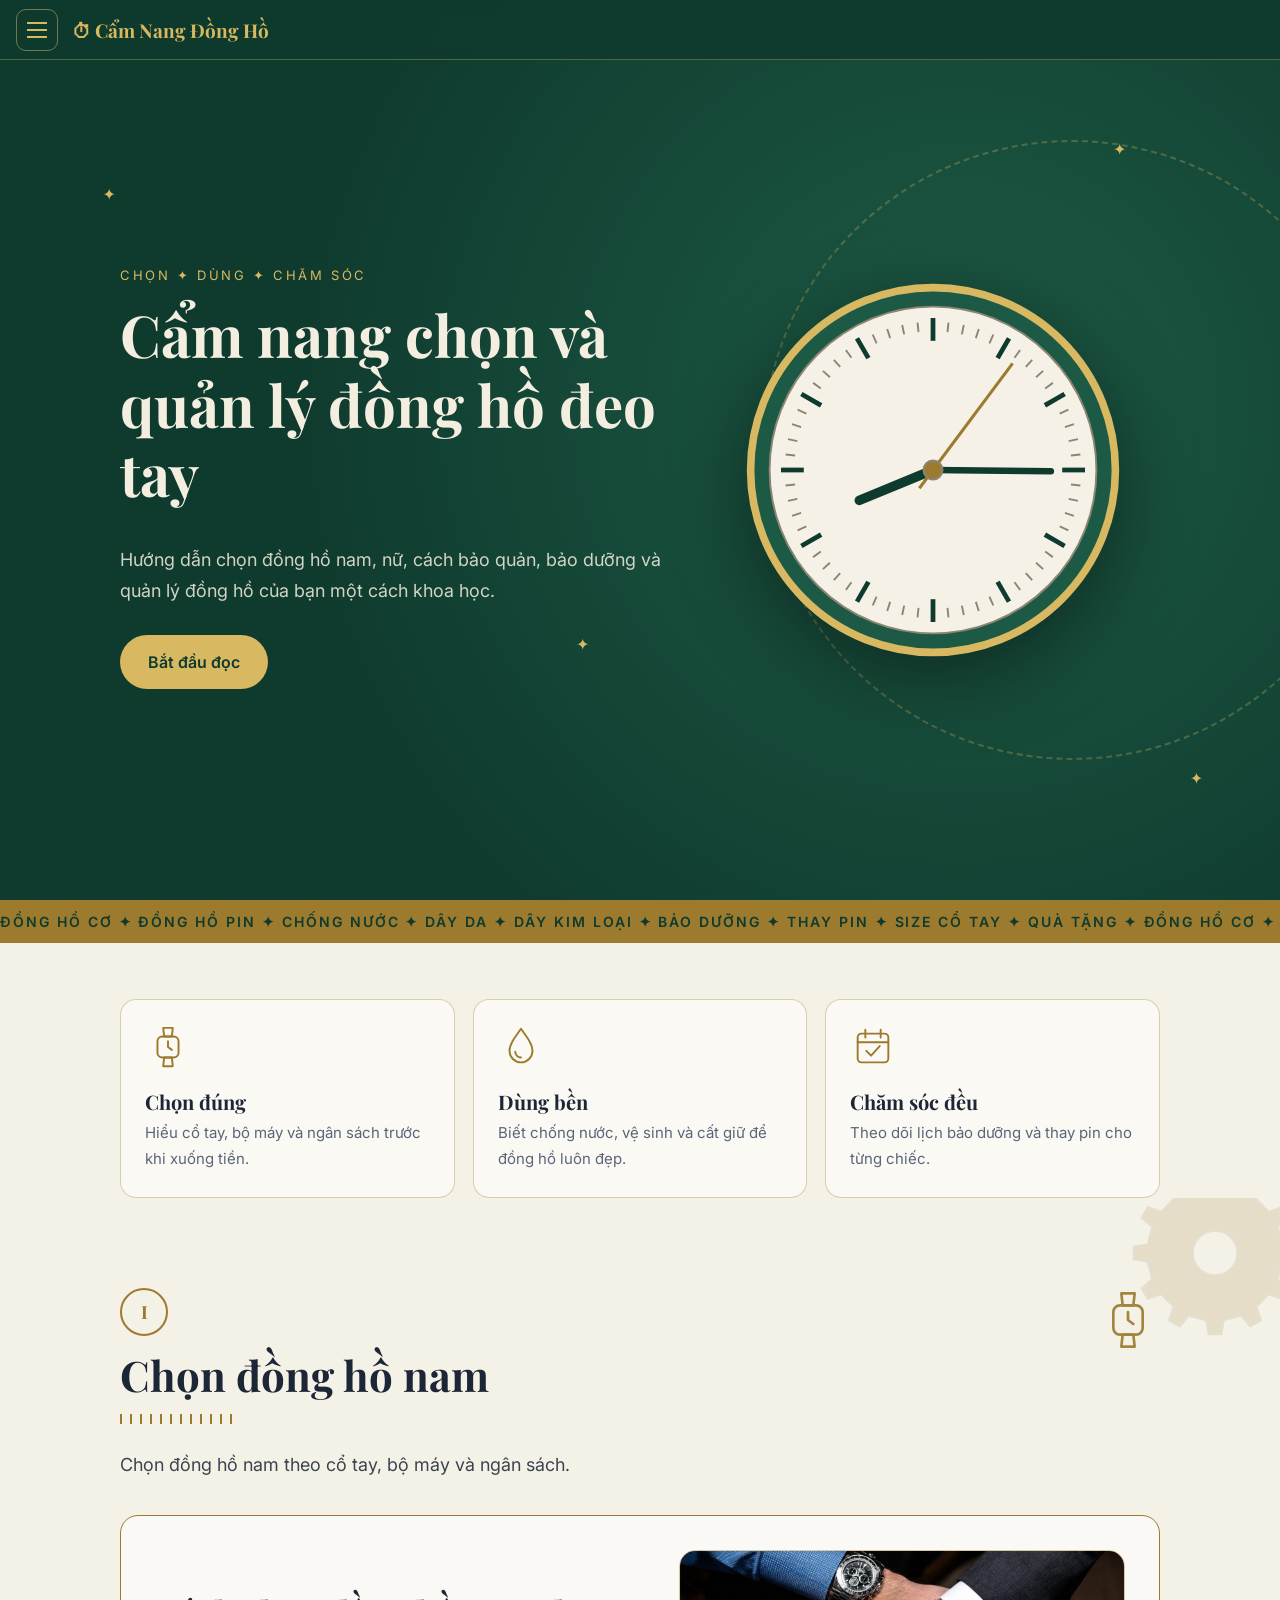
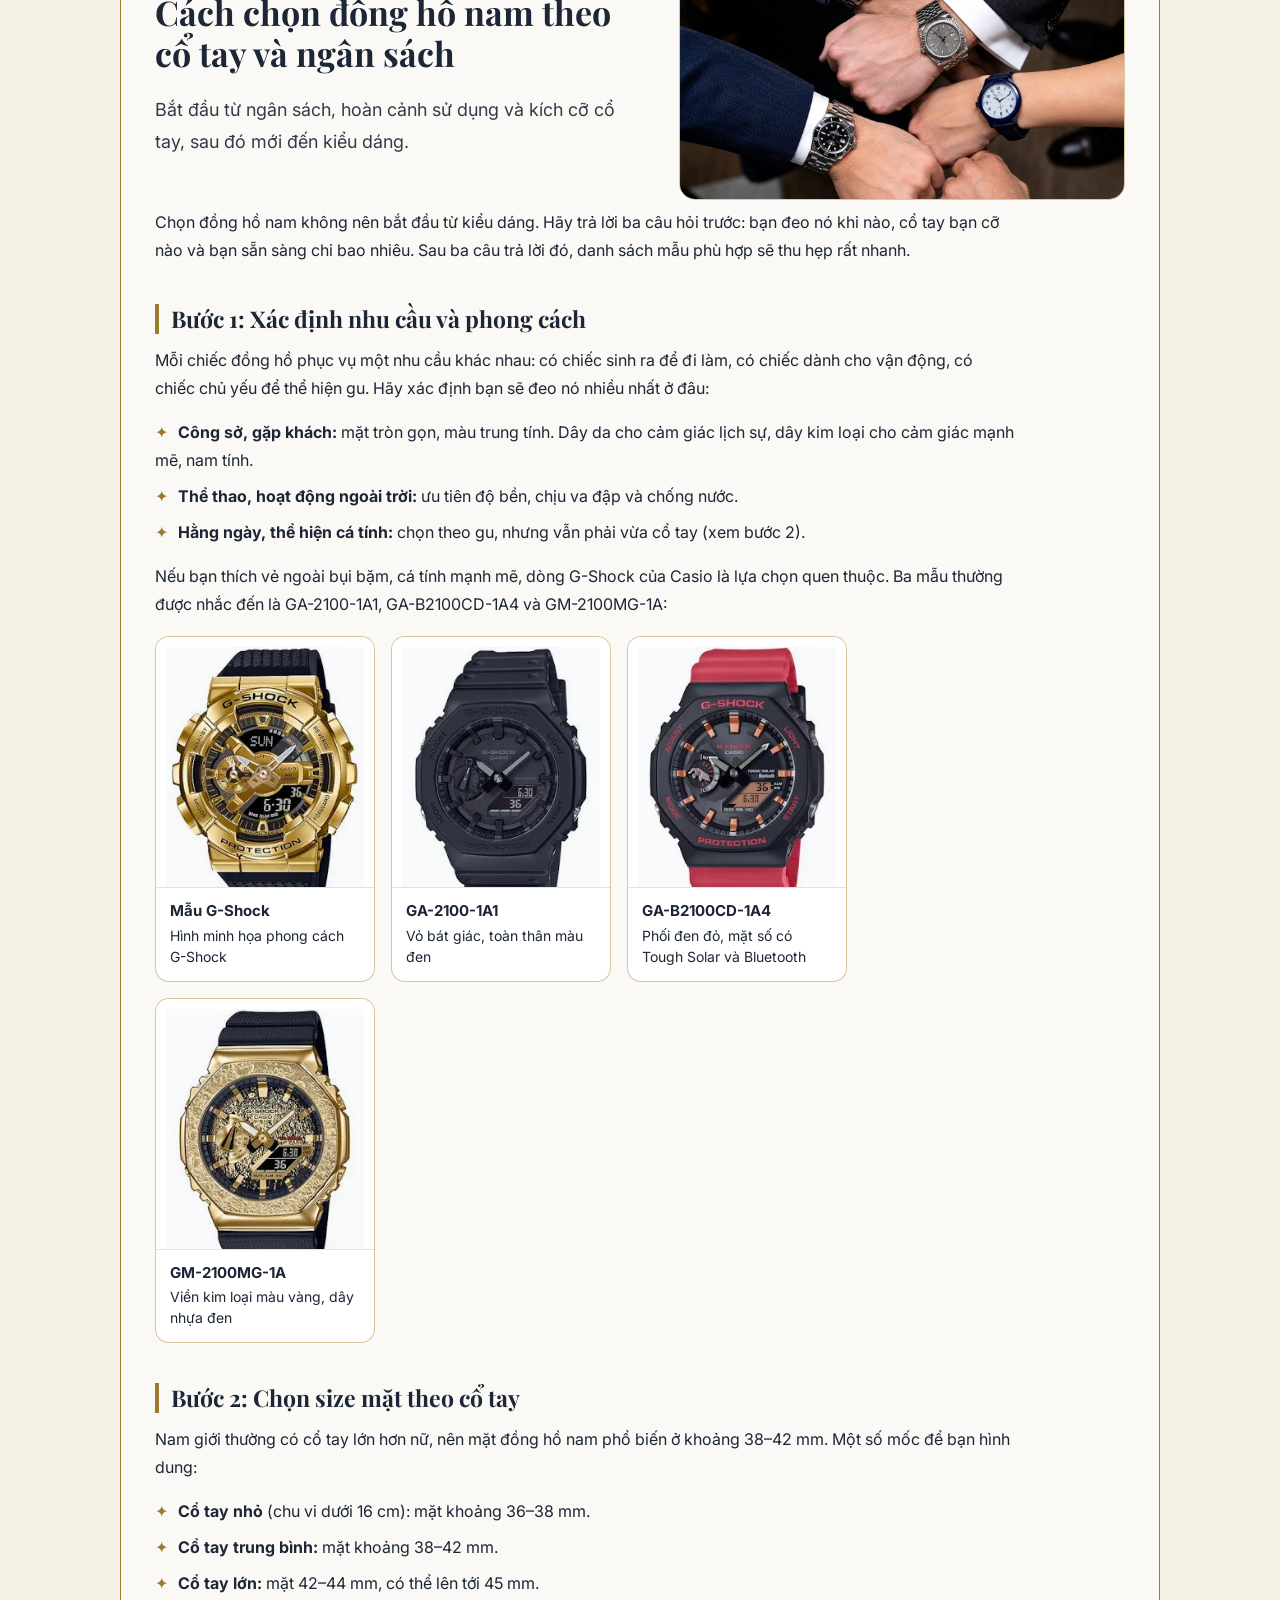
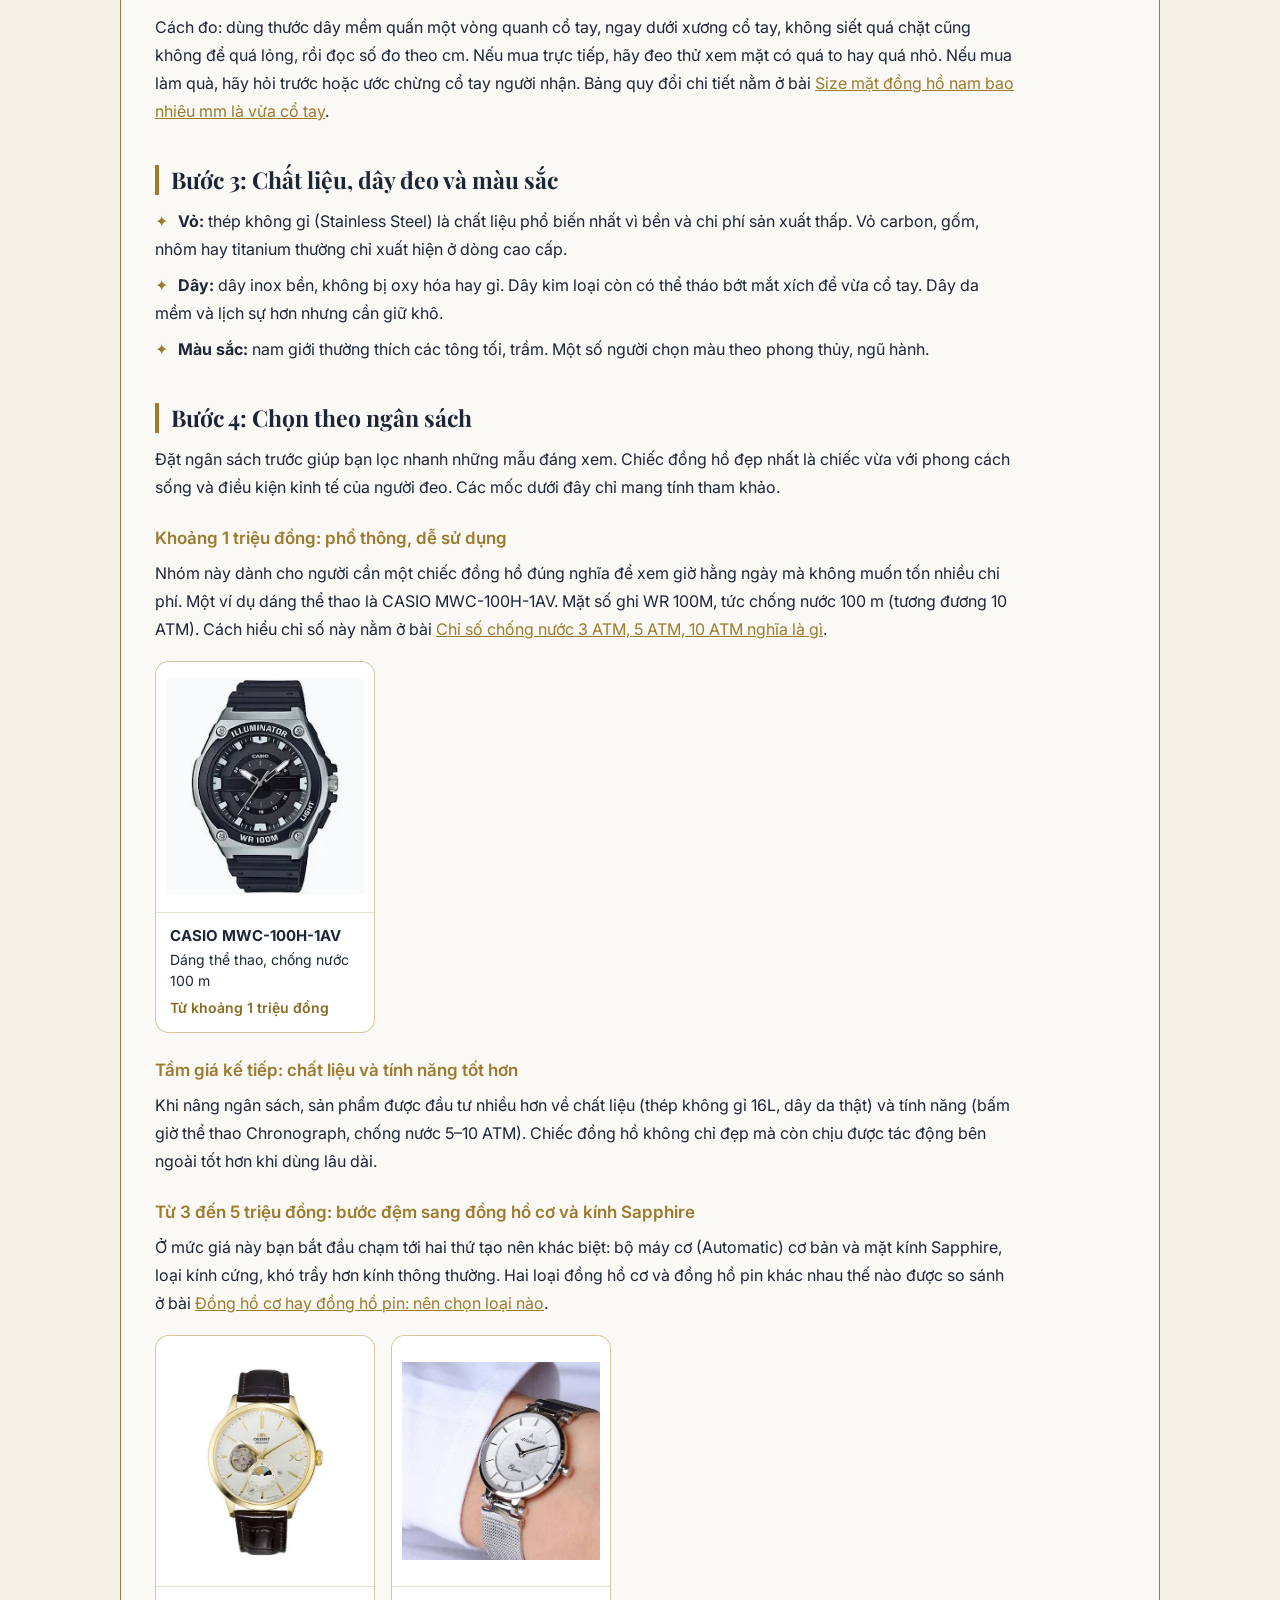
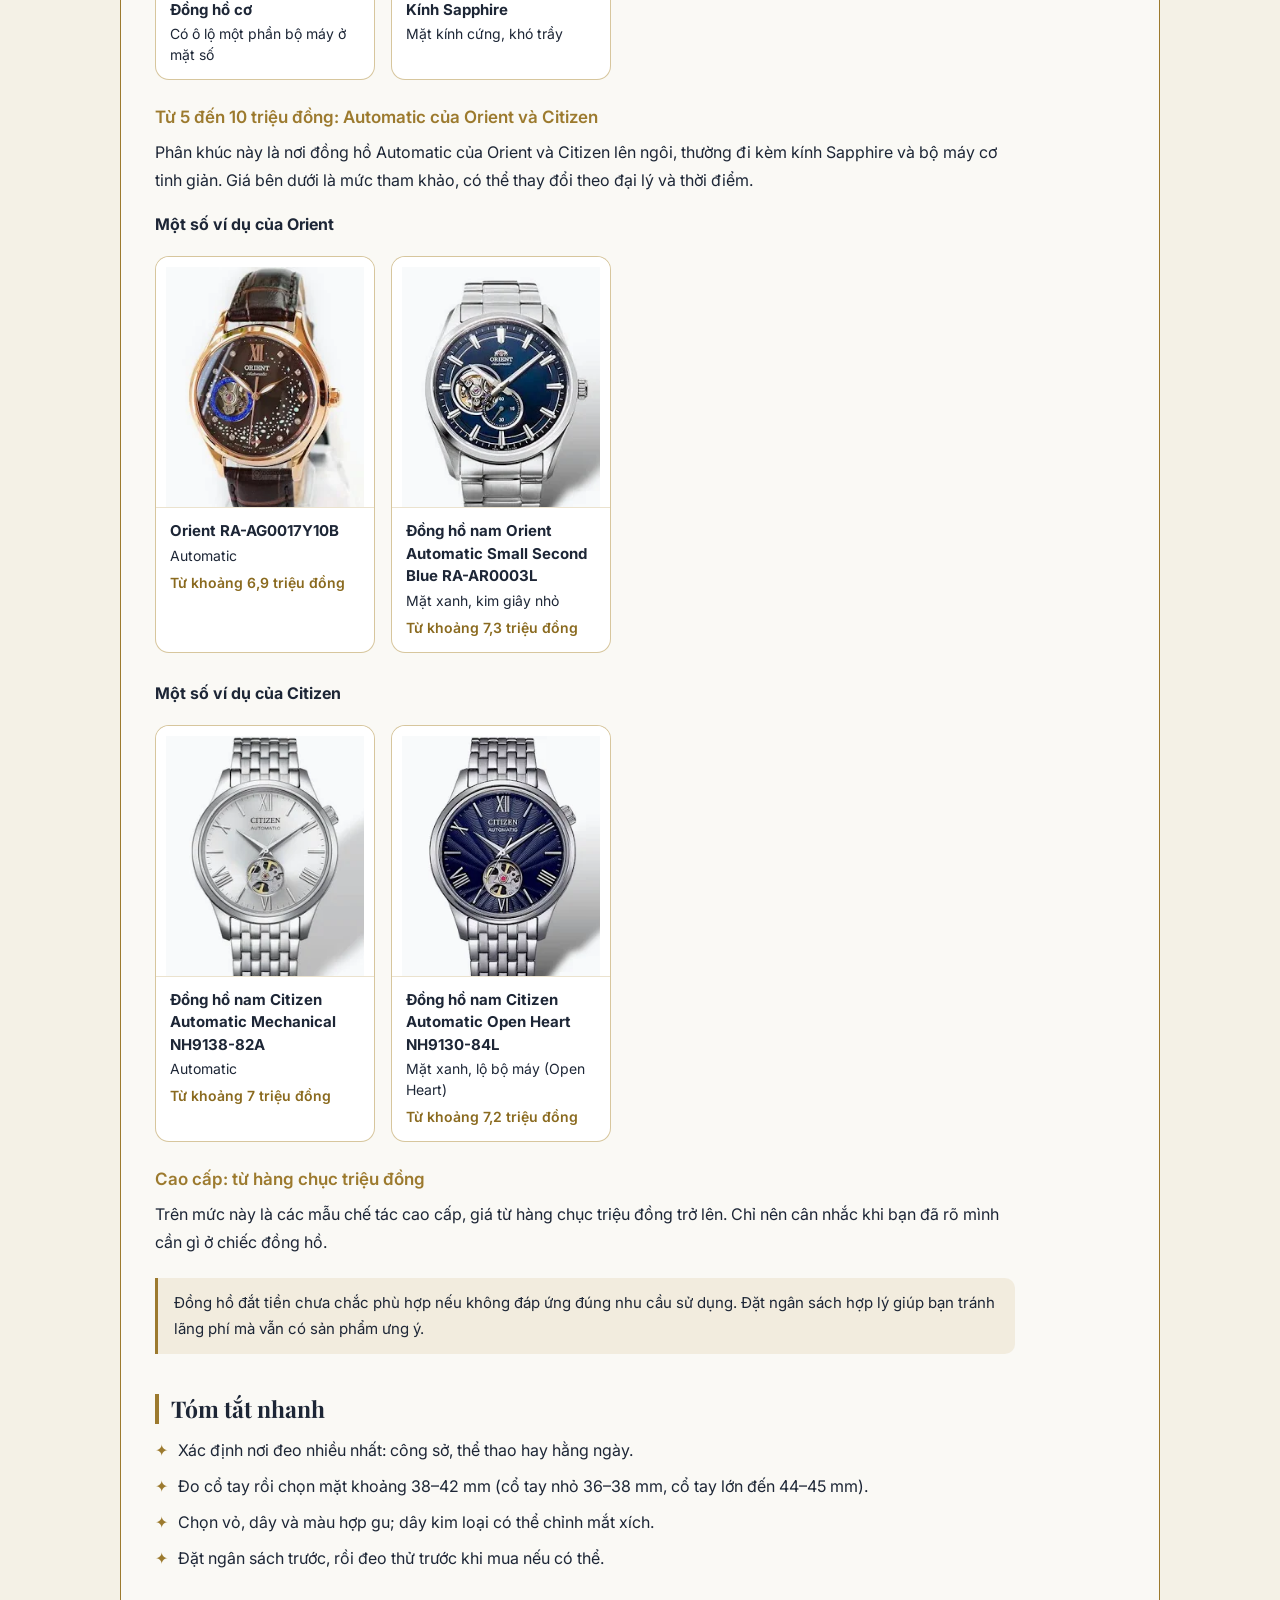
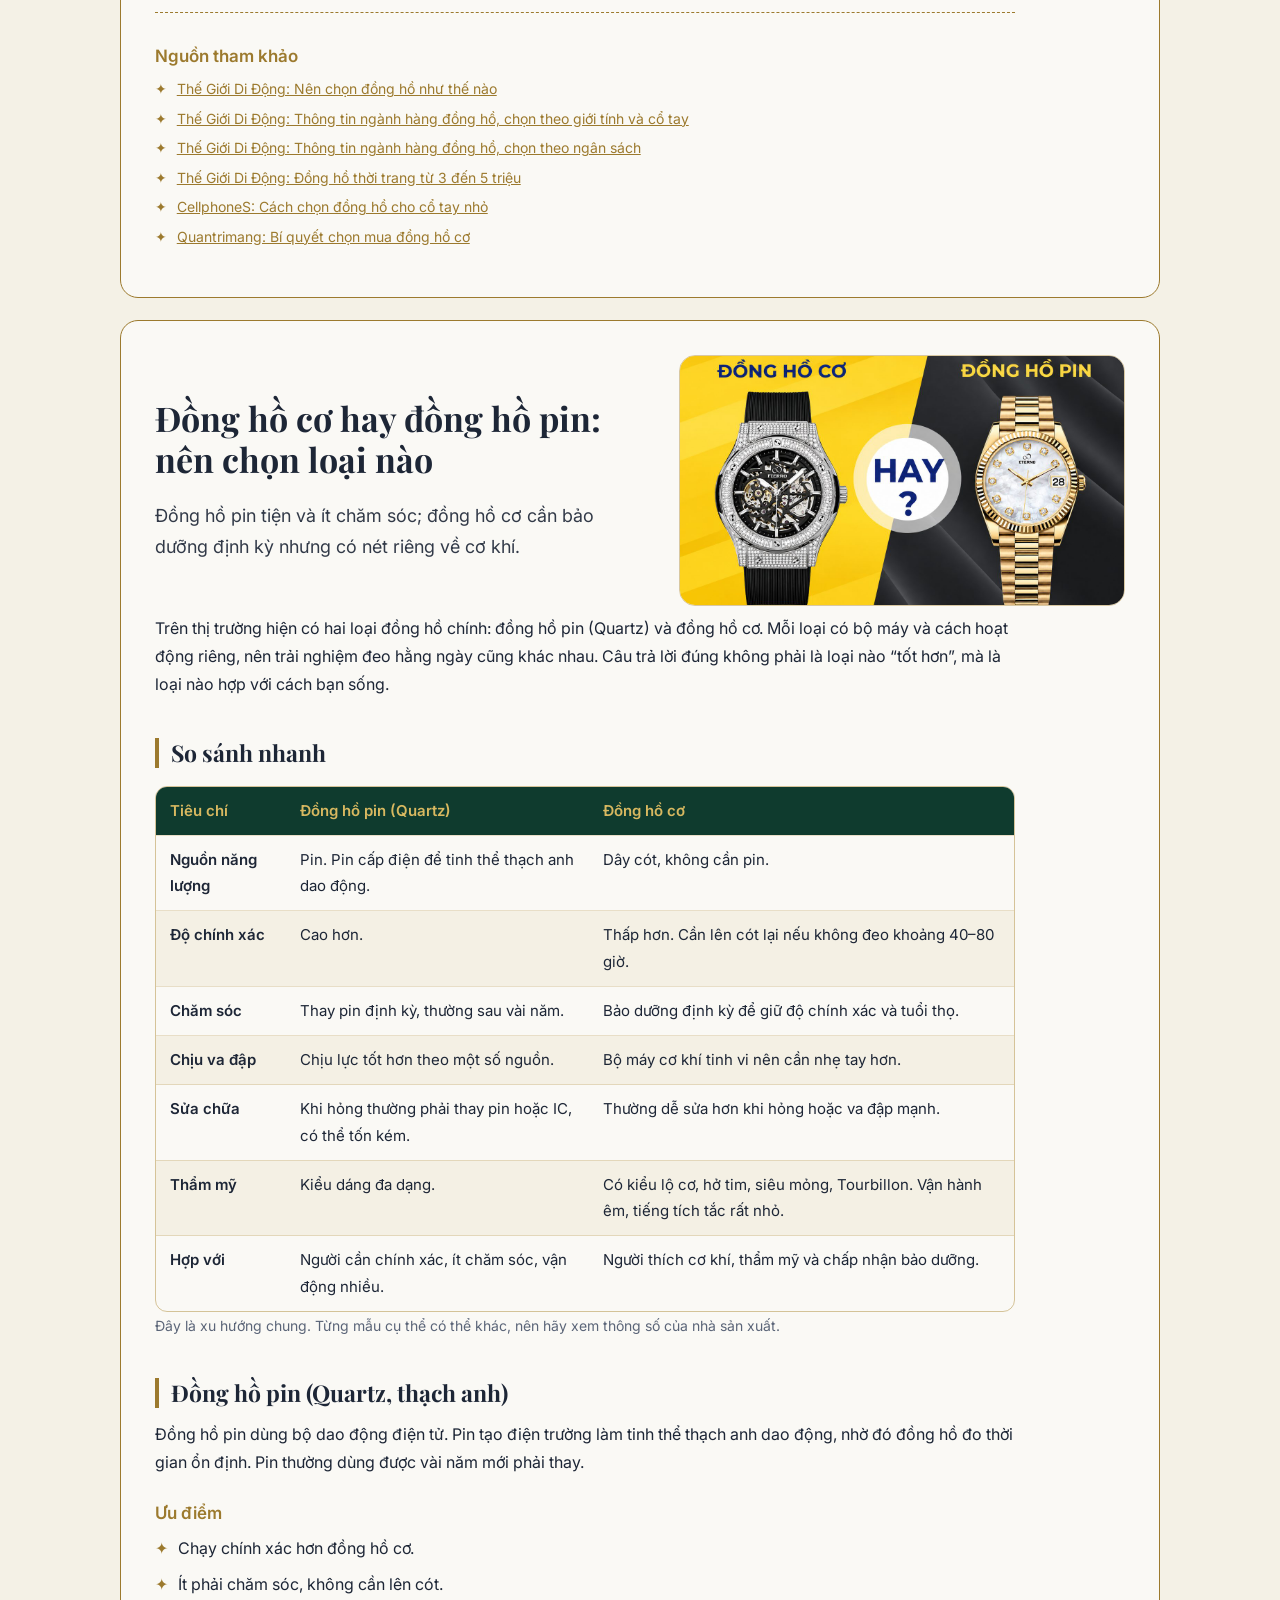
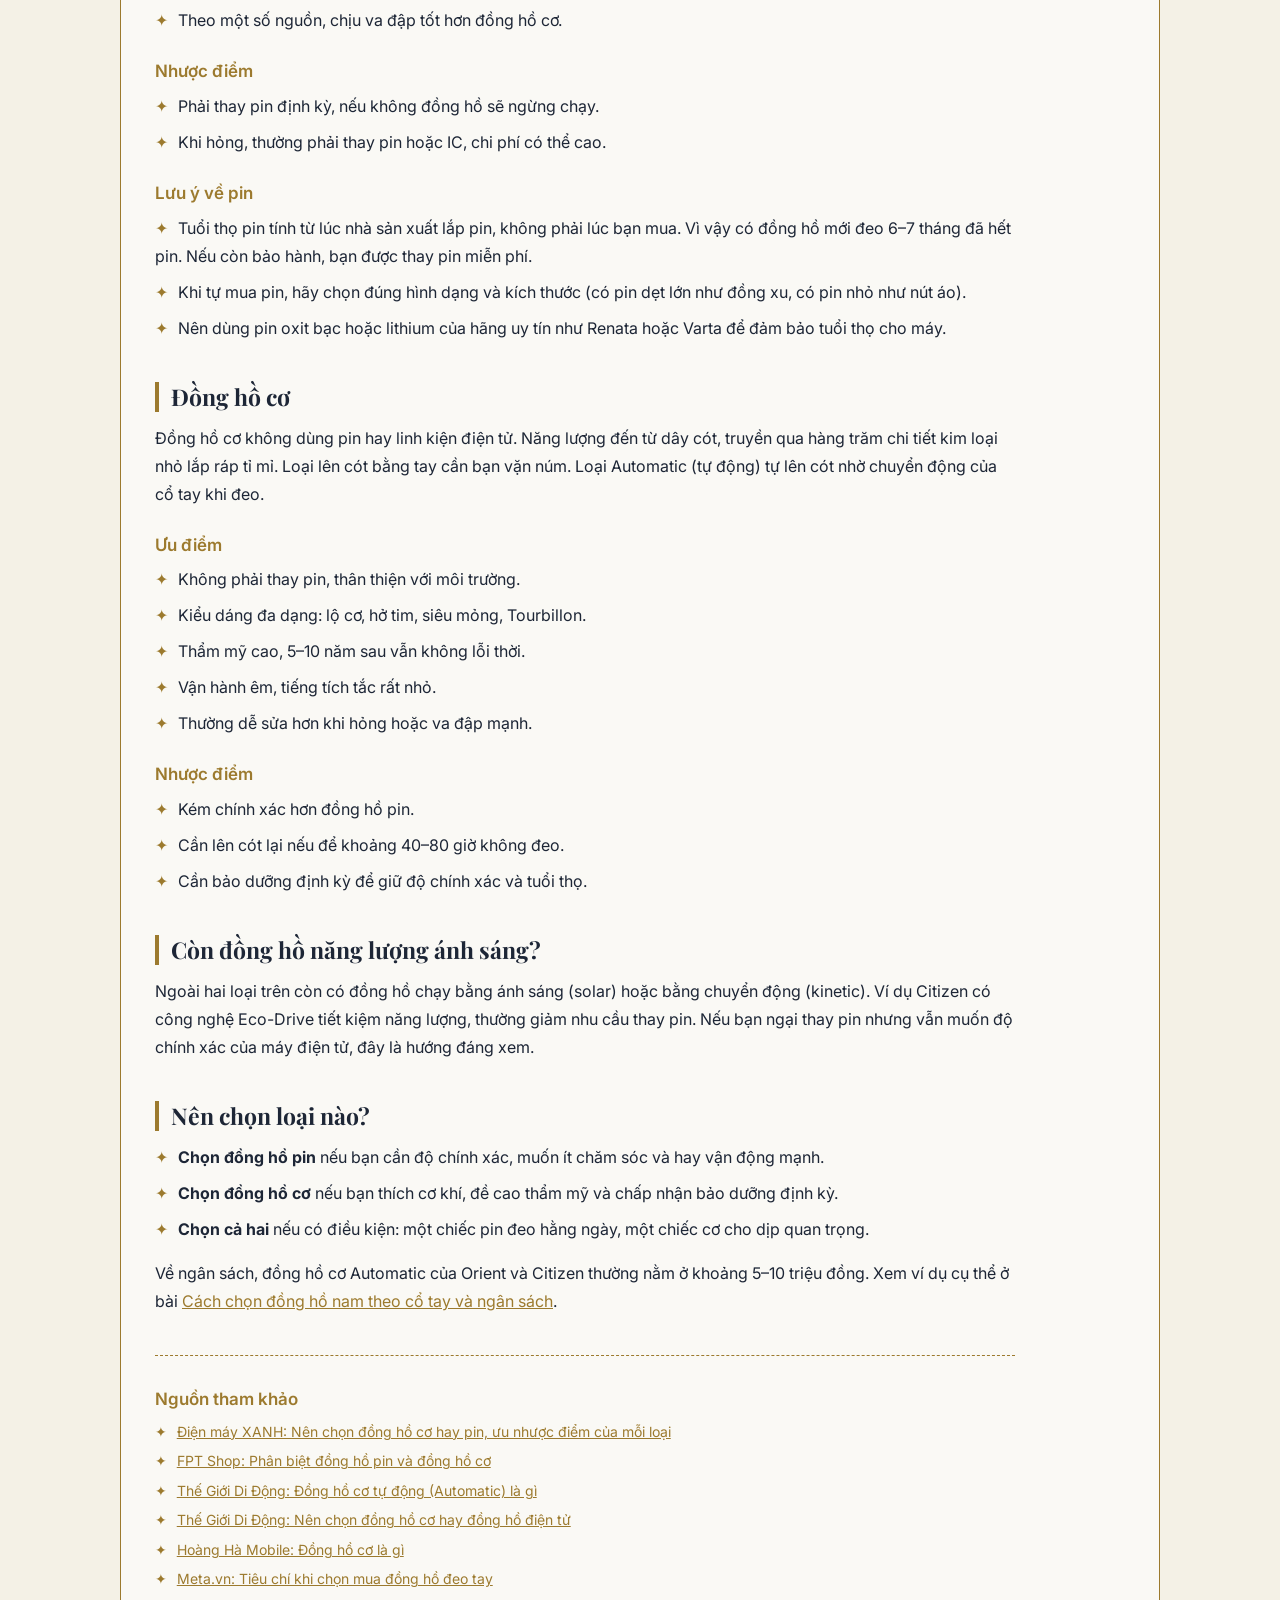
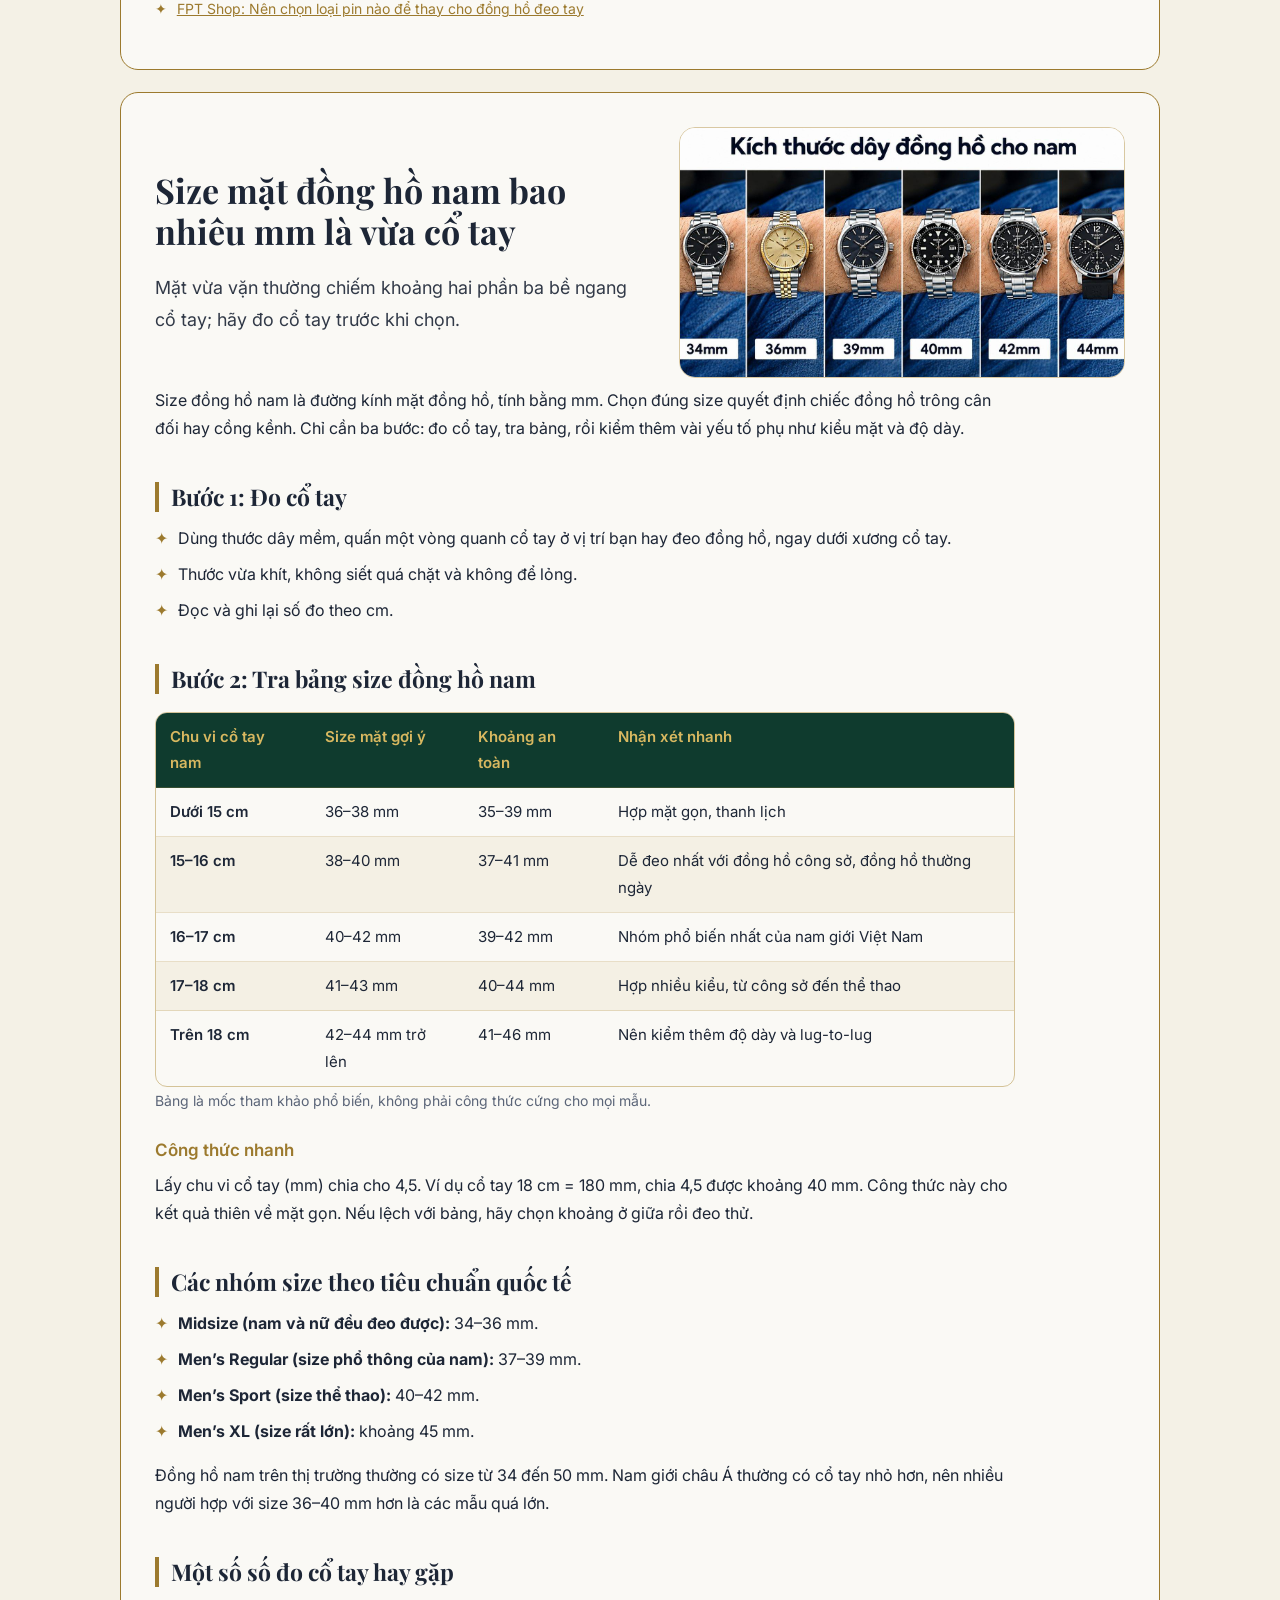
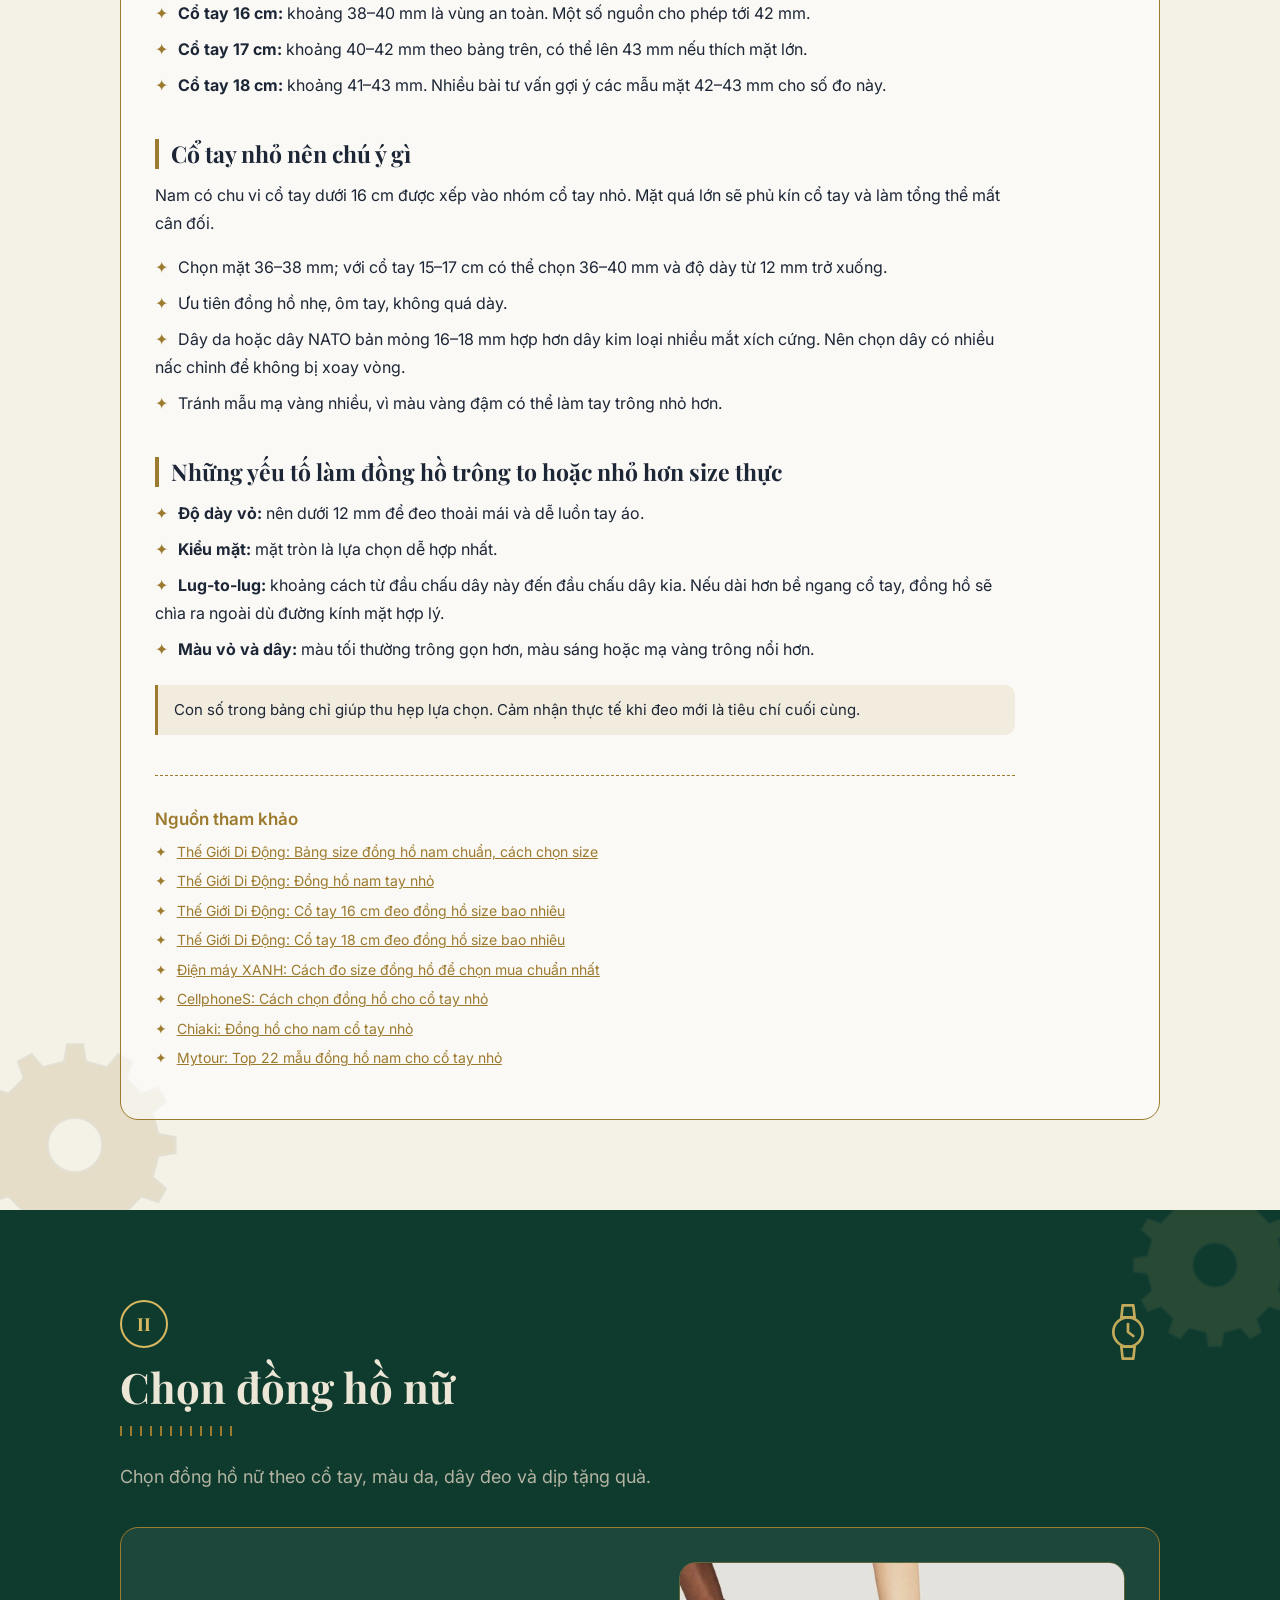
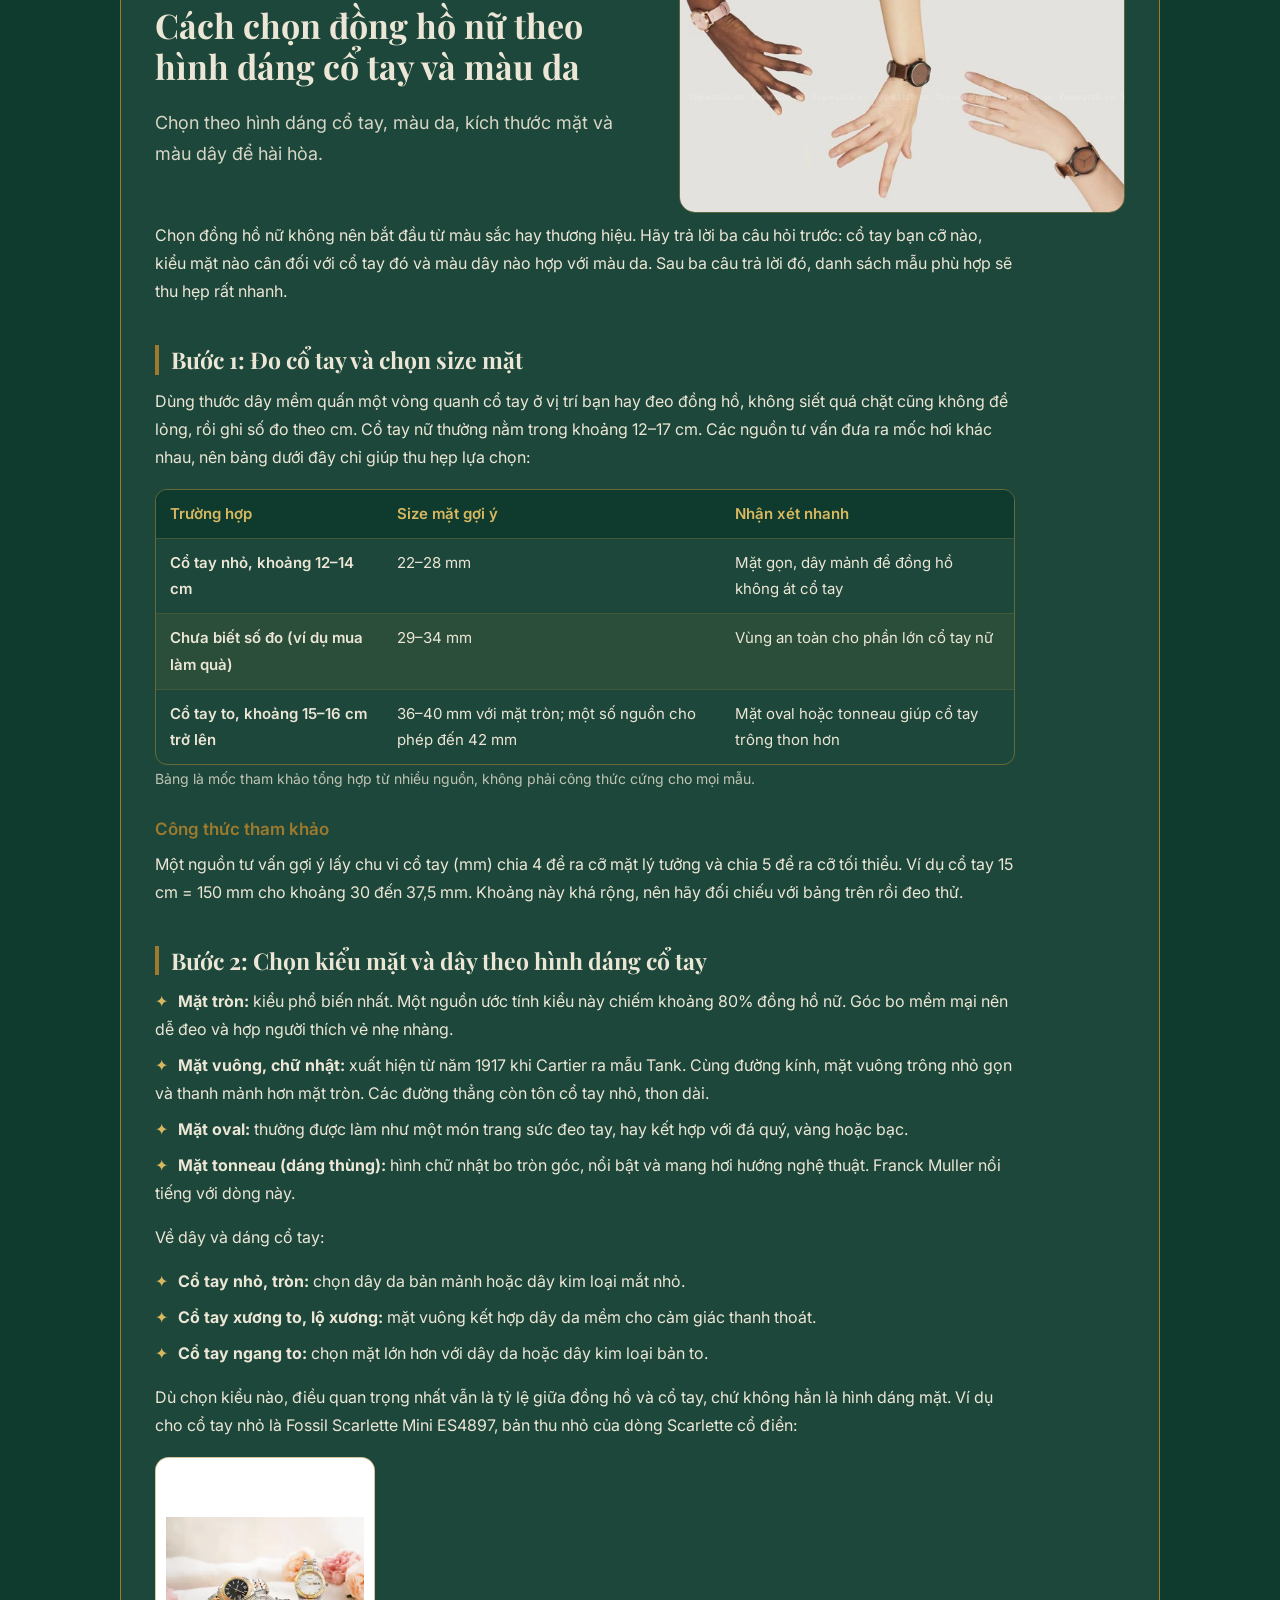
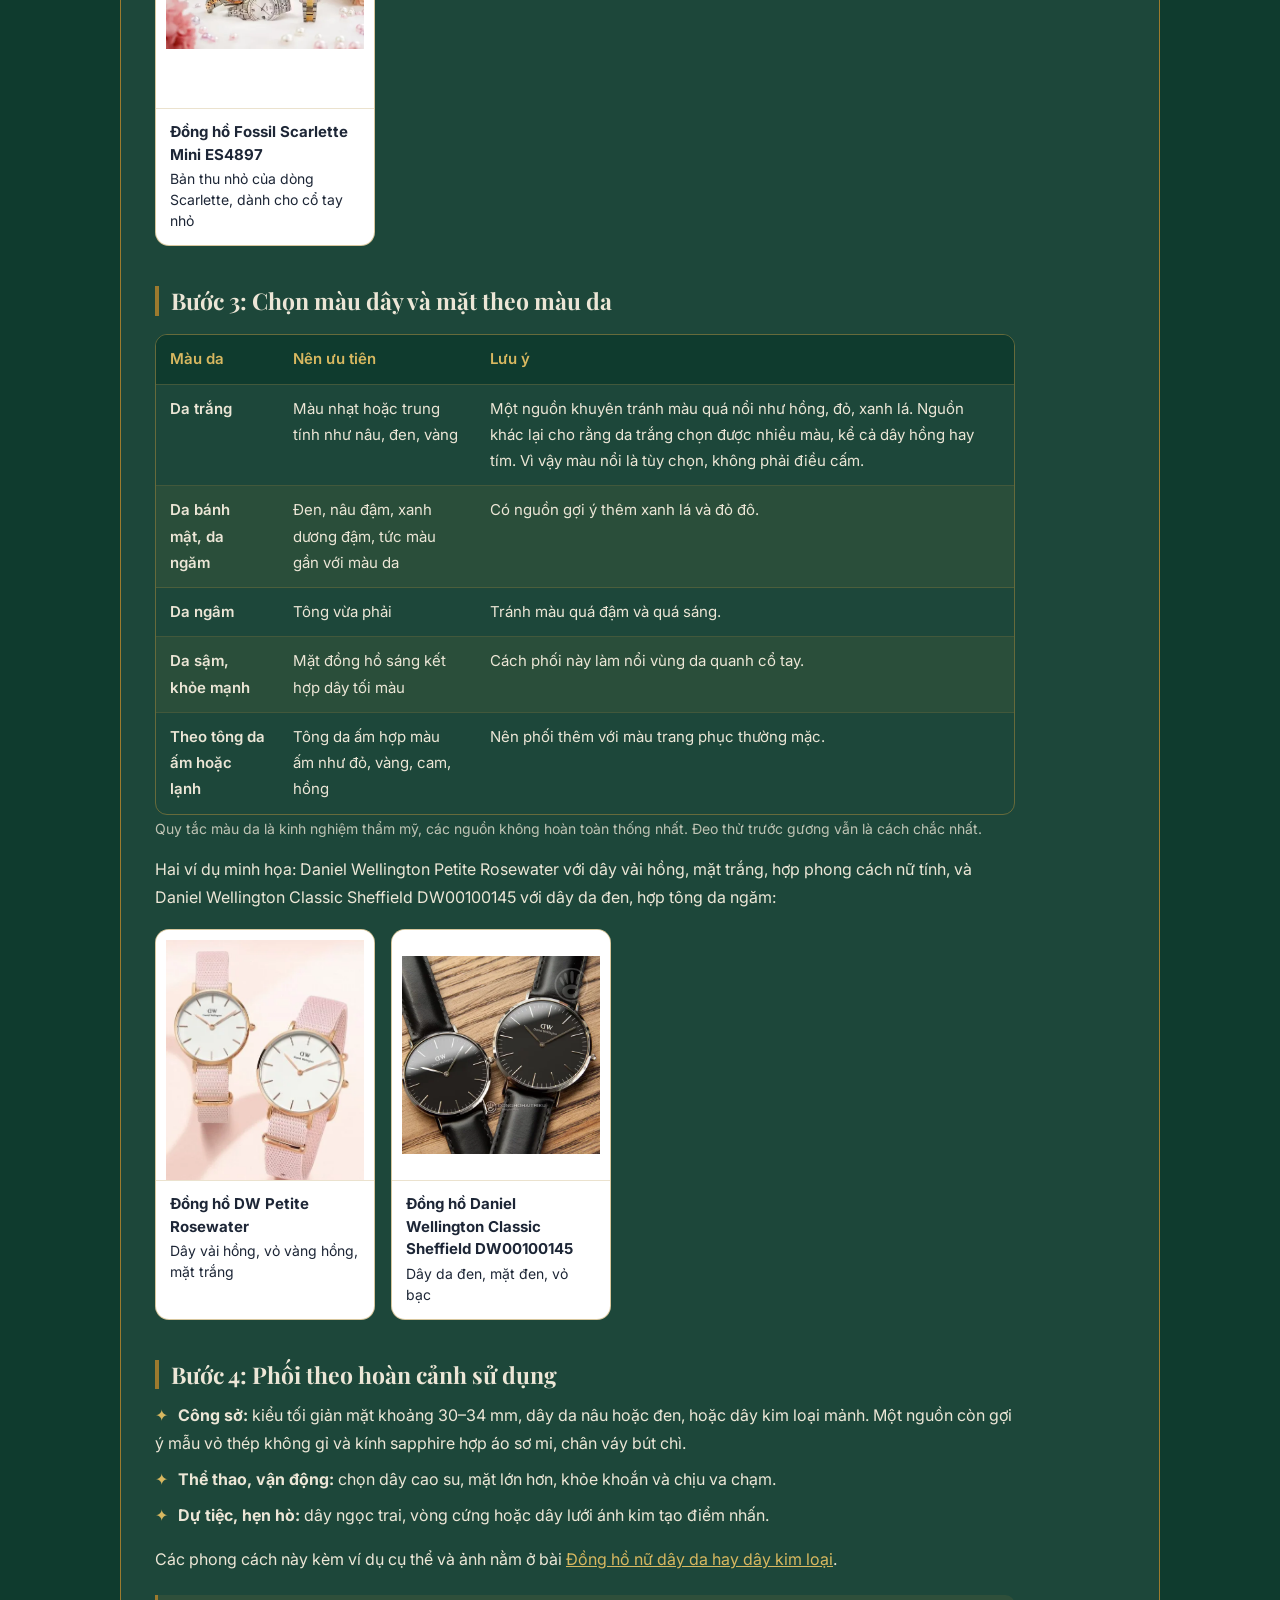
==== commit 599bb305: "Update canonical link in index.html" ====
--- a/mau-1/index.html
+++ b/mau-1/index.html
@@ -1,7 +1,7 @@
 <!doctype html><html lang="vi"><head><meta charset="utf-8"><meta name="viewport" content="width=device-width,initial-scale=1">
 <title>Cẩm Nang Đồng Hồ - Chọn và quản lý đồng hồ đeo tay</title>
 <meta name="description" content="Cẩm nang chọn và quản lý đồng hồ đeo tay: cách chọn đồng hồ nam, nữ, bảo quản, bảo dưỡng, chống nước và lịch chăm sóc.">
-<link rel="canonical" href="https://nguyenquison.github.io/camnangquanlydongho/"><meta property="og:title" content="Cẩm Nang Đồng Hồ"><meta property="og:type" content="website"><meta property="og:url" content="https://nguyenquison.github.io/camnangquanlydongho/"><meta property="og:locale" content="vi_VN">
+<link rel="canonical" href="https://camnangquanlydongho.vercel.app/"><meta property="og:title" content="Cẩm Nang Đồng Hồ"><meta property="og:type" content="website"><meta property="og:url" content="https://nguyenquison.github.io/camnangquanlydongho/"><meta property="og:locale" content="vi_VN">
 <link rel="icon" href="data:image/svg+xml,%3Csvg xmlns='http://www.w3.org/2000/svg' viewBox='0 0 100 100'%3E%3Ctext y='.9em' font-size='90'%3E%E2%8F%B1%3C/text%3E%3C/svg%3E">
 <link rel="preconnect" href="https://fonts.googleapis.com"><link rel="preconnect" href="https://fonts.gstatic.com" crossorigin>
 <link href="https://fonts.googleapis.com/css2?family=Inter:wght@400;500;600&family=Playfair+Display:wght@500;700&display=swap" rel="stylesheet">
@@ -14,4 +14,4 @@
 <section id="ve-du-an" class="sec light"><span class="gear g1"><svg viewBox="0 0 100 100" aria-hidden="true"><path fill-rule="evenodd" fill="currentColor" d="M89.7 44.8L97.9 46.2L97.9 53.8L89.7 55.2L87.0 65.3L93.3 70.7L89.6 77.2L81.7 74.4L74.4 81.7L77.2 89.6L70.7 93.3L65.3 87.0L55.2 89.7L53.8 97.9L46.2 97.9L44.8 89.7L34.7 87.0L29.3 93.3L22.8 89.6L25.6 81.7L18.3 74.4L10.4 77.2L6.7 70.7L13.0 65.3L10.3 55.2L2.1 53.8L2.1 46.2L10.3 44.8L13.0 34.7L6.7 29.3L10.4 22.8L18.3 25.6L25.6 18.3L22.8 10.4L29.3 6.7L34.7 13.0L44.8 10.3L46.2 2.1L53.8 2.1L55.2 10.3L65.3 13.0L70.7 6.7L77.2 10.4L74.4 18.3L81.7 25.6L89.6 22.8L93.3 29.3L87.0 34.7ZM37 50a13 13 0 1 0 26 0a13 13 0 1 0 -26 0Z"/></svg></span><div class="wrap narrow"><div class="sh reveal"><h2>Về dự án</h2></div><p class="reveal">Đây là website học tập theo đề tài: Tối ưu hóa công cụ tìm kiếm cho website cẩm nang chọn và quản lý đồng hồ đeo tay.</p><h3 class="reveal">Sinh viên thực hiện</h3><ul class="reveal"><li>Nguyễn Quí Sơn</li><li>Nguyễn Đức Tiến</li><li>Võ Văn Vĩnh</li></ul></div></section>
 <section id="lien-he" class="sec dark"><span class="gear g2 r"><svg viewBox="0 0 100 100" aria-hidden="true"><path fill-rule="evenodd" fill="currentColor" d="M89.7 44.8L97.9 46.2L97.9 53.8L89.7 55.2L87.0 65.3L93.3 70.7L89.6 77.2L81.7 74.4L74.4 81.7L77.2 89.6L70.7 93.3L65.3 87.0L55.2 89.7L53.8 97.9L46.2 97.9L44.8 89.7L34.7 87.0L29.3 93.3L22.8 89.6L25.6 81.7L18.3 74.4L10.4 77.2L6.7 70.7L13.0 65.3L10.3 55.2L2.1 53.8L2.1 46.2L10.3 44.8L13.0 34.7L6.7 29.3L10.4 22.8L18.3 25.6L25.6 18.3L22.8 10.4L29.3 6.7L34.7 13.0L44.8 10.3L46.2 2.1L53.8 2.1L55.2 10.3L65.3 13.0L70.7 6.7L77.2 10.4L74.4 18.3L81.7 25.6L89.6 22.8L93.3 29.3L87.0 34.7ZM37 50a13 13 0 1 0 26 0a13 13 0 1 0 -26 0Z"/></svg></span><div class="wrap narrow"><div class="sh reveal"><h2>Liên hệ</h2></div><p class="reveal">Email: <a href="mailto:thichgacha14@gmail.com">thichgacha14@gmail.com</a></p></div></section>
 <footer><span class="tw-s">✦</span> Cẩm Nang Đồng Hồ · Website học tập, không bán hàng <span class="tw-s">✦</span></footer>
-<button id="topb" aria-label="Lên đầu trang" hidden>↑</button><script src="script.js" defer></script></body></html>+<button id="topb" aria-label="Lên đầu trang" hidden>↑</button><script src="script.js" defer></script></body></html>
